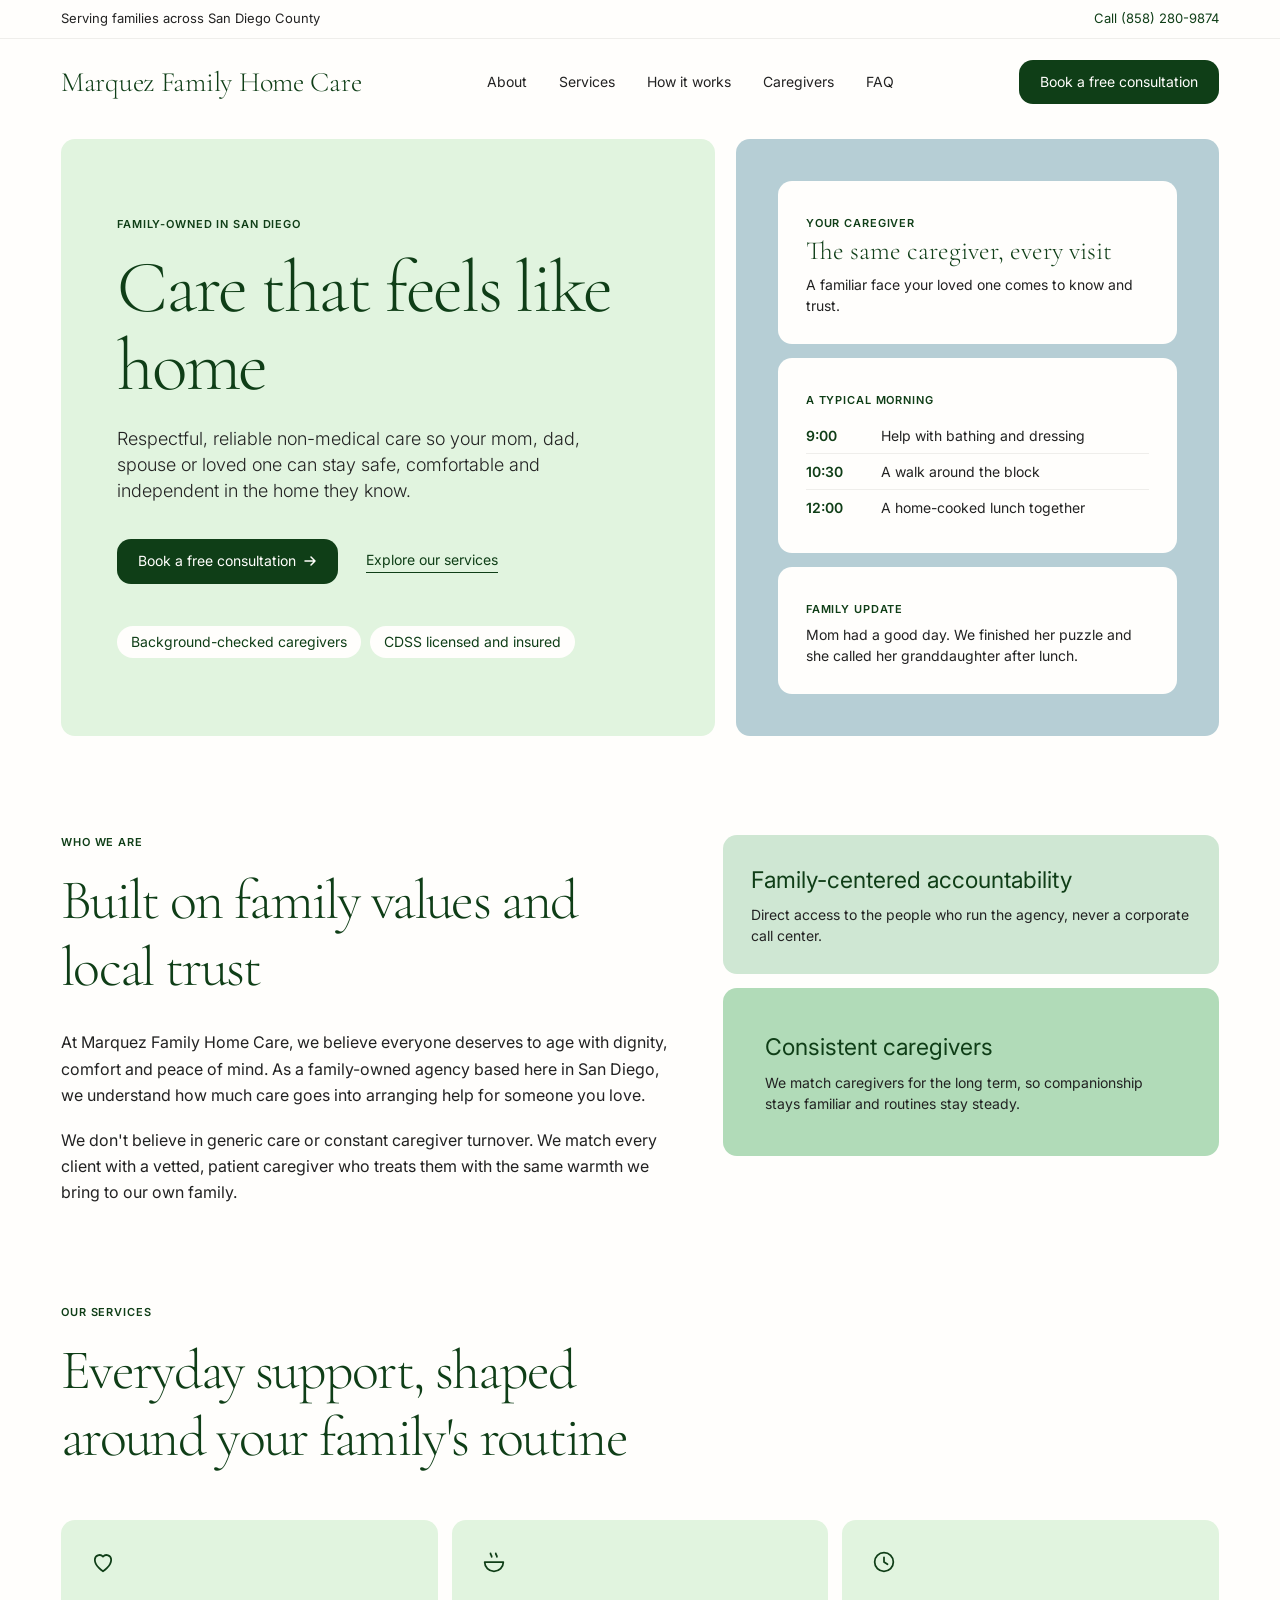
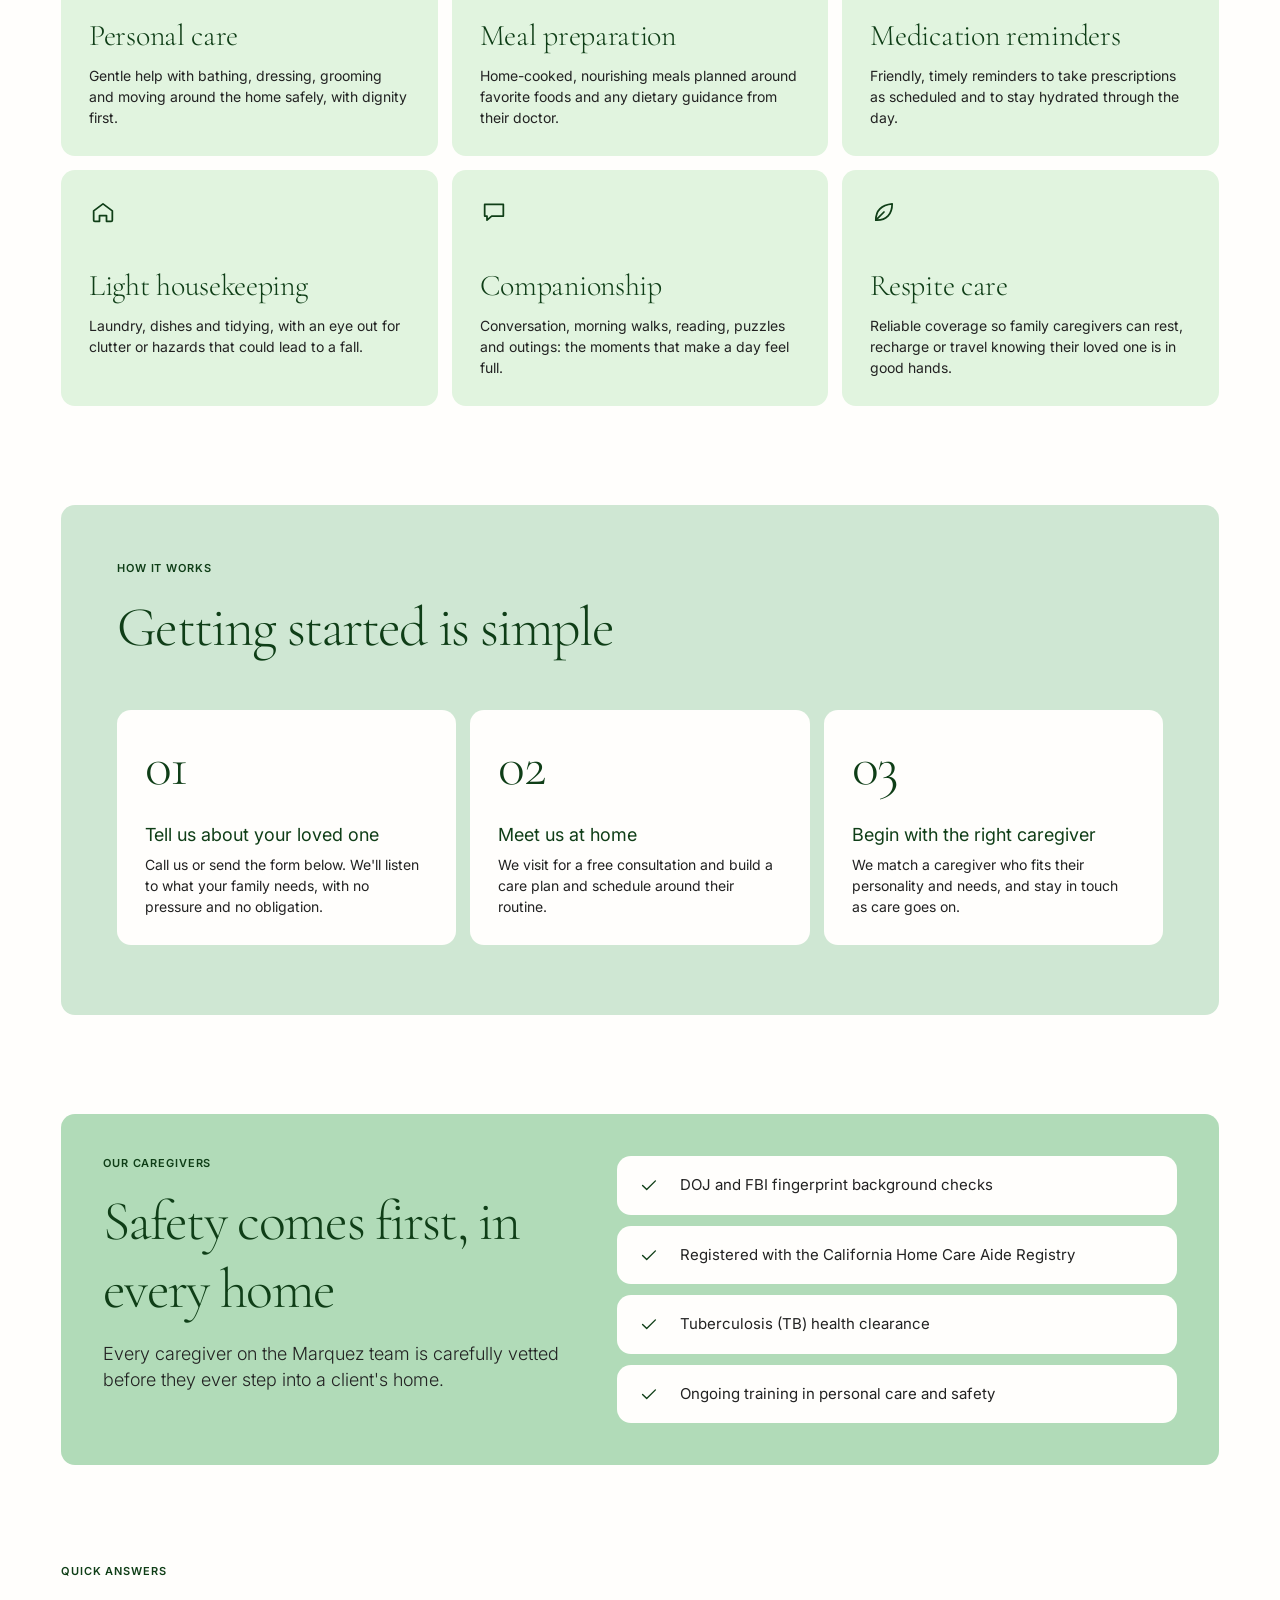
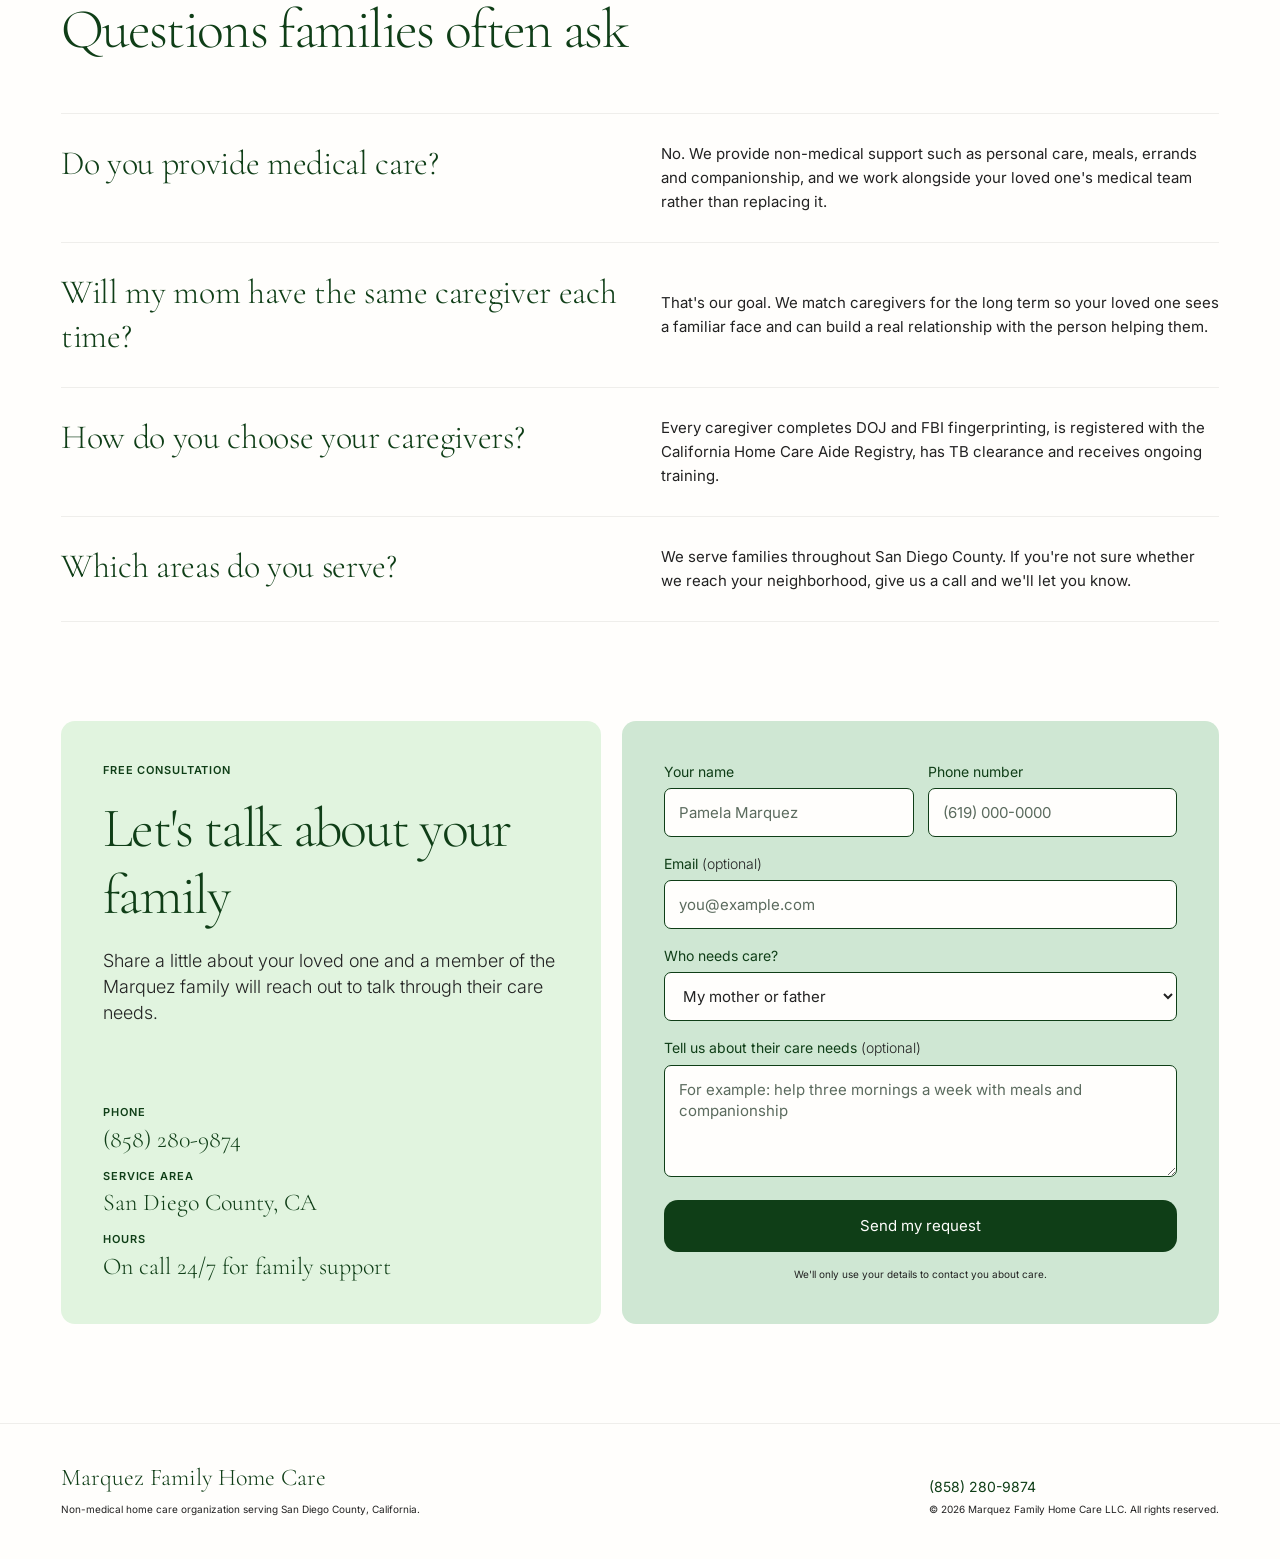
==== index.html @ 193ec801 "changed theme" ====
<!DOCTYPE html>
<html lang="en">
<head>
  <meta charset="UTF-8" />
  <meta name="viewport" content="width=device-width, initial-scale=1.0" />
  <title>Marquez Family Home Care | Non-Medical Home Care in San Diego</title>
  <meta name="description" content="Family-owned, non-medical home care in San Diego County. Personal care, meals, companionship, light housekeeping and respite for family caregivers. Book a free consultation." />
  <meta name="theme-color" content="#fffefc" />

  <!-- Social sharing previews -->
  <meta property="og:type" content="website" />
  <meta property="og:title" content="Marquez Family Home Care" />
  <meta property="og:description" content="Trusted, non-medical home care for San Diego families." />

  <!-- Fonts: Cormorant Garamond (display, 300) + Inter (text, 300/400/600) -->
  <link rel="preconnect" href="https://fonts.googleapis.com" />
  <link rel="preconnect" href="https://fonts.gstatic.com" crossorigin />
  <link href="https://fonts.googleapis.com/css2?family=Cormorant+Garamond:ital,wght@0,300;1,300&family=Inter:wght@300;400;600&display=swap" rel="stylesheet" />
  <link rel="stylesheet" href="styles.css" />

  <!-- Helps Google show the business correctly in local search -->
  <script type="application/ld+json">
  {
    "@context": "https://schema.org",
    "@type": "LocalBusiness",
    "name": "Marquez Family Home Care",
    "description": "Family-owned, non-medical home care agency serving San Diego County.",
    "telephone": "+1-858-280-9874",
    "areaServed": { "@type": "AdministrativeArea", "name": "San Diego County, CA" },
    "address": { "@type": "PostalAddress", "addressLocality": "San Diego", "addressRegion": "CA", "addressCountry": "US" }
  }
  </script>
</head>
<body>
  <a class="skip-link" href="#main">Skip to content</a>

  <!-- Utility line -->
  <div class="utility">
    <div class="container">
      <span class="utility__area">Serving families across San Diego County</span>
      <a href="tel:8582809874">Call (858) 280-9874</a>
    </div>
  </div>

  <!-- Navigation -->
  <header class="container">
    <nav class="nav" aria-label="Main">
      <a href="#" class="nav__brand">Marquez Family Home Care</a>
      <ul class="nav__links">
        <li><a href="#about">About</a></li>
        <li><a href="#services">Services</a></li>
        <li><a href="#how-it-works">How it works</a></li>
        <li><a href="#caregivers">Caregivers</a></li>
        <li><a href="#faq">FAQ</a></li>
      </ul>
      <a href="#contact" class="btn nav__cta">Book a free consultation</a>
    </nav>
  </header>

  <main id="main">

    <!-- Hero -->
    <section class="hero container" aria-labelledby="hero-title">
      <div class="hero__grid">
        <div class="hero__story card card--keylime">
          <p class="eyebrow">Family-owned in San Diego</p>
          <h1 id="hero-title" class="display">Care that feels like home</h1>
          <p class="subheading">Respectful, reliable non-medical care so your mom, dad, spouse or loved one can stay safe, comfortable and independent in the home they know.</p>
          <div class="hero__actions">
            <a href="#contact" class="btn">Book a free consultation
              <svg class="btn__arrow" viewBox="0 0 14 14" aria-hidden="true"><path d="M2 7h10M8 3l4 4-4 4"/></svg>
            </a>
            <a href="#services" class="link-arrow">Explore our services</a>
          </div>
          <ul class="hero__badges" aria-label="Our standards">
            <li class="badge">Background-checked caregivers</li>
            <li class="badge">CDSS licensed and insured</li>
          </ul>
        </div>

        <div class="hero__preview card card--slate" aria-label="What a visit looks like">
          <div class="card card--paper preview-card">
            <p class="preview-label">Your caregiver</p>
            <p class="preview-title">The same caregiver, every visit</p>
            <p>A familiar face your loved one comes to know and trust.</p>
          </div>
          <div class="card card--paper preview-card">
            <p class="preview-label">A typical morning</p>
            <ul class="timeline">
              <li><time>9:00</time><span>Help with bathing and dressing</span></li>
              <li><time>10:30</time><span>A walk around the block</span></li>
              <li><time>12:00</time><span>A home-cooked lunch together</span></li>
            </ul>
          </div>
          <div class="card card--paper preview-card">
            <p class="preview-label">Family update</p>
            <p>Mom had a good day. We finished her puzzle and she called her granddaughter after lunch.</p>
          </div>
        </div>
      </div>
    </section>

    <!-- About -->
    <section id="about" class="section container" aria-labelledby="about-title">
      <div class="about__grid">
        <div>
          <p class="eyebrow">Who we are</p>
          <h2 id="about-title" class="heading-lg">Built on family values and local trust</h2>
          <div class="about__copy" style="margin-top: 28px;">
            <p>At Marquez Family Home Care, we believe everyone deserves to age with dignity, comfort and peace of mind. As a family-owned agency based here in San Diego, we understand how much care goes into arranging help for someone you love.</p>
            <p>We don't believe in generic care or constant caregiver turnover. We match every client with a vetted, patient caregiver who treats them with the same warmth we bring to our own family.</p>
          </div>
        </div>
        <div class="about__cards">
          <div class="card card--mint">
            <h3 class="heading-sm">Family-centered accountability</h3>
            <p>Direct access to the people who run the agency, never a corporate call center.</p>
          </div>
          <div class="card card--sage">
            <h3 class="heading-sm">Consistent caregivers</h3>
            <p>We match caregivers for the long term, so companionship stays familiar and routines stay steady.</p>
          </div>
        </div>
      </div>
    </section>

    <!-- Services -->
    <section id="services" class="section container" aria-labelledby="services-title">
      <div class="section-head">
        <p class="eyebrow">Our services</p>
        <h2 id="services-title" class="heading-lg">Everyday support, shaped around your family's routine</h2>
      </div>
      <div class="services__grid">
        <article class="service card card--keylime">
          <svg class="icon" viewBox="0 0 24 24" aria-hidden="true"><path d="M12 20s-7-4.4-7-10a4 4 0 0 1 7-2.6A4 4 0 0 1 19 10c0 5.6-7 10-7 10z"/></svg>
          <h3>Personal care</h3>
          <p>Gentle help with bathing, dressing, grooming and moving around the home safely, with dignity first.</p>
        </article>
        <article class="service card card--keylime">
          <svg class="icon" viewBox="0 0 24 24" aria-hidden="true"><path d="M4 12h16a8 8 0 0 1-16 0z"/><path d="M9 4.5c0 1.5 1 1.5 1 3M13.5 4.5c0 1.5 1 1.5 1 3"/></svg>
          <h3>Meal preparation</h3>
          <p>Home-cooked, nourishing meals planned around favorite foods and any dietary guidance from their doctor.</p>
        </article>
        <article class="service card card--keylime">
          <svg class="icon" viewBox="0 0 24 24" aria-hidden="true"><circle cx="12" cy="12" r="8"/><path d="M12 8v4l3 2"/></svg>
          <h3>Medication reminders</h3>
          <p>Friendly, timely reminders to take prescriptions as scheduled and to stay hydrated through the day.</p>
        </article>
        <article class="service card card--keylime">
          <svg class="icon" viewBox="0 0 24 24" aria-hidden="true"><path d="M4 11l8-6 8 6v8a1 1 0 0 1-1 1h-4v-5H9v5H5a1 1 0 0 1-1-1z"/></svg>
          <h3>Light housekeeping</h3>
          <p>Laundry, dishes and tidying, with an eye out for clutter or hazards that could lead to a fall.</p>
        </article>
        <article class="service card card--keylime">
          <svg class="icon" viewBox="0 0 24 24" aria-hidden="true"><path d="M4 5.5h16v10H10l-4 3.5v-3.5H4z"/></svg>
          <h3>Companionship</h3>
          <p>Conversation, morning walks, reading, puzzles and outings: the moments that make a day feel full.</p>
        </article>
        <article class="service card card--keylime">
          <svg class="icon" viewBox="0 0 24 24" aria-hidden="true"><path d="M5 19c0-8 5-13 14-14 0 9-5 14-13 14z"/><path d="M5 19l7-7"/></svg>
          <h3>Respite care</h3>
          <p>Reliable coverage so family caregivers can rest, recharge or travel knowing their loved one is in good hands.</p>
        </article>
      </div>
    </section>

    <!-- How it works -->
    <section id="how-it-works" class="section container" aria-labelledby="how-title">
      <div class="card card--mint" style="padding: 56px clamp(28px, 5vw, 56px);">
        <div class="section-head">
          <p class="eyebrow">How it works</p>
          <h2 id="how-title" class="heading-lg">Getting started is simple</h2>
        </div>
        <ol class="steps">
          <li class="step">
            <h3>Tell us about your loved one</h3>
            <p>Call us or send the form below. We'll listen to what your family needs, with no pressure and no obligation.</p>
          </li>
          <li class="step">
            <h3>Meet us at home</h3>
            <p>We visit for a free consultation and build a care plan and schedule around their routine.</p>
          </li>
          <li class="step">
            <h3>Begin with the right caregiver</h3>
            <p>We match a caregiver who fits their personality and needs, and stay in touch as care goes on.</p>
          </li>
        </ol>
      </div>
    </section>

    <!-- Caregivers & safety -->
    <section id="caregivers" class="section container" aria-labelledby="caregivers-title">
      <div class="card card--sage">
        <div class="safety__grid">
          <div>
            <p class="eyebrow">Our caregivers</p>
            <h2 id="caregivers-title" class="heading-lg">Safety comes first, in every home</h2>
            <p class="subheading">Every caregiver on the Marquez team is carefully vetted before they ever step into a client's home.</p>
          </div>
          <ul class="checklist">
            <li><svg class="icon" viewBox="0 0 24 24" aria-hidden="true"><path d="M5 12.5l4.5 4.5L19 7.5"/></svg>DOJ and FBI fingerprint background checks</li>
            <li><svg class="icon" viewBox="0 0 24 24" aria-hidden="true"><path d="M5 12.5l4.5 4.5L19 7.5"/></svg>Registered with the California Home Care Aide Registry</li>
            <li><svg class="icon" viewBox="0 0 24 24" aria-hidden="true"><path d="M5 12.5l4.5 4.5L19 7.5"/></svg>Tuberculosis (TB) health clearance</li>
            <li><svg class="icon" viewBox="0 0 24 24" aria-hidden="true"><path d="M5 12.5l4.5 4.5L19 7.5"/></svg>Ongoing training in personal care and safety</li>
          </ul>
        </div>
      </div>
    </section>

    <!-- FAQ -->
    <section id="faq" class="section container" aria-labelledby="faq-title">
      <div class="section-head">
        <p class="eyebrow">Quick answers</p>
        <h2 id="faq-title" class="heading-lg">Questions families often ask</h2>
      </div>
      <div class="faq">
        <div class="faq__row">
          <h3 class="faq__q">Do you provide medical care?</h3>
          <p class="faq__a">No. We provide non-medical support such as personal care, meals, errands and companionship, and we work alongside your loved one's medical team rather than replacing it.</p>
        </div>
        <div class="faq__row">
          <h3 class="faq__q">Will my mom have the same caregiver each time?</h3>
          <p class="faq__a">That's our goal. We match caregivers for the long term so your loved one sees a familiar face and can build a real relationship with the person helping them.</p>
        </div>
        <div class="faq__row">
          <h3 class="faq__q">How do you choose your caregivers?</h3>
          <p class="faq__a">Every caregiver completes DOJ and FBI fingerprinting, is registered with the California Home Care Aide Registry, has TB clearance and receives ongoing training.</p>
        </div>
        <div class="faq__row">
          <h3 class="faq__q">Which areas do you serve?</h3>
          <p class="faq__a">We serve families throughout San Diego County. If you're not sure whether we reach your neighborhood, give us a call and we'll let you know.</p>
        </div>
      </div>
    </section>

    <!-- Contact (Web3Forms) -->
    <section id="contact" class="section container" aria-labelledby="contact-title">
      <div class="contact__grid">
        <div class="contact__info card card--keylime" style="padding: clamp(28px, 4vw, 42px);">
          <p class="eyebrow">Free consultation</p>
          <h2 id="contact-title" class="heading-lg">Let's talk about your family</h2>
          <p class="subheading">Share a little about your loved one and a member of the Marquez family will reach out to talk through their care needs.</p>
          <ul class="contact__details">
            <li><span class="label">Phone</span><a class="value" href="tel:8582809874">(858) 280-9874</a></li>
            <li><span class="label">Service area</span><span class="value">San Diego County, CA</span></li>
            <li><span class="label">Hours</span><span class="value">On call 24/7 for family support</span></li>
          </ul>
        </div>

        <div class="card card--mint" style="padding: clamp(28px, 4vw, 42px);">
          <form action="https://api.web3forms.com/submit" method="POST" id="inquiry-form">
            <input type="hidden" name="access_key" value="3330f632-31f2-4ce3-bf30-9b4b42e9653d">
            <input type="hidden" name="subject" value="New Home Care Consultation Request - Marquez Family Care">
            <input type="checkbox" name="botcheck" class="visually-hidden" tabindex="-1" autocomplete="off" aria-hidden="true">

            <div class="form-row">
              <div class="form-group">
                <label for="name">Your name</label>
                <input type="text" id="name" name="name" required autocomplete="name" placeholder="Pamela Marquez">
              </div>
              <div class="form-group">
                <label for="phone">Phone number</label>
                <input type="tel" id="phone" name="phone" required autocomplete="tel" placeholder="(619) 000-0000">
              </div>
            </div>

            <div class="form-group">
              <label for="email">Email <span class="optional">(optional)</span></label>
              <input type="email" id="email" name="email" autocomplete="email" placeholder="you@example.com">
            </div>

            <div class="form-group">
              <label for="care_needed">Who needs care?</label>
              <select id="care_needed" name="care_needed">
                <option value="Aging Parent">My mother or father</option>
                <option value="Spouse">My spouse</option>
                <option value="Myself">Myself</option>
                <option value="Other Family Member">Another family member</option>
              </select>
            </div>

            <div class="form-group">
              <label for="message">Tell us about their care needs <span class="optional">(optional)</span></label>
              <textarea id="message" name="message" rows="4" placeholder="For example: help three mornings a week with meals and companionship"></textarea>
            </div>

            <button type="submit" class="btn btn--block">Send my request</button>
            <p class="caption form-note">We'll only use your details to contact you about care.</p>
          </form>
        </div>
      </div>
    </section>

  </main>

  <footer class="footer">
    <div class="container">
      <div>
        <p class="footer__brand">Marquez Family Home Care</p>
        <p class="caption" style="margin-top: 11px;">Non-medical home care organization serving San Diego County, California.</p>
      </div>
      <div>
        <p><a href="tel:8582809874" style="text-decoration: none;">(858) 280-9874</a></p>
        <p class="caption">&copy; 2026 Marquez Family Home Care LLC. All rights reserved.</p>
      </div>
    </div>
  </footer>
</body>
</html>
---- styles.css ----
/* ==========================================================================
   Marquez Family Home Care — built on the Marquez design system
   Botanical greenhouse on cream paper: one forest-ink dark, layered green
   surfaces, Cormorant Garamond 300 display + Inter text. No shadows.
   ========================================================================== */

:root {
  /* Color — surfaces (lightest → heaviest) */
  --cream-paper: #fffefc;   /* level 0: page */
  --keylime-wash: #e1f4df;  /* level 1: hero, light cards */
  --mint-veil: #cfe7d3;     /* level 2: accent cards, bands */
  --sage-mist: #b1dbb8;     /* level 3: feature highlights */
  --slate-hush: #b6ced5;    /* level 4: preview panel only */

  /* Color — ink */
  --forest-ink: #0f3e17;    /* headings, links, icons, every action */
  --forest-shadow: #0c2f10; /* hover / pressed */
  --charcoal: #222222;      /* body copy */
  --border-mist: #efeeeb;   /* decorative hairlines only */

  /* Type */
  --font-display: "Cormorant Garamond", "Playfair Display", Georgia, serif;
  --font-sans: Inter, "Helvetica Neue", system-ui, sans-serif;

  /* Space — ~7px rhythm */
  --space-4: 4px;  --space-7: 7px;  --space-9: 9px;  --space-11: 11px;
  --space-14: 14px; --space-18: 18px; --space-21: 21px; --space-28: 28px;
  --space-35: 35px; --space-42: 42px; --space-49: 49px; --space-56: 56px;
  --space-70: 70px; --space-76: 76px; --space-99: 99px; --space-156: 156px;

  /* Shape */
  --radius-nav: 7px;
  --radius-card: 14px;
  --radius-pill: 999px;

  --page-max-width: 1200px;
}

/* ==========================================================================
   Base
   ========================================================================== */
*, *::before, *::after { box-sizing: border-box; }

html { scroll-behavior: smooth; }
@media (prefers-reduced-motion: reduce) { html { scroll-behavior: auto; } }

body {
  margin: 0;
  background: var(--cream-paper);
  color: var(--charcoal);
  font-family: var(--font-sans);
  font-size: 14px;
  line-height: 1.5;
  -webkit-font-smoothing: antialiased;
}

h1, h2, h3, h4, p, ul { margin: 0; }
img, svg { display: block; }

a { color: var(--forest-ink); }
a:focus-visible,
button:focus-visible,
input:focus-visible,
select:focus-visible,
textarea:focus-visible {
  outline: 2px solid var(--forest-ink);
  outline-offset: 3px;
}

.container {
  width: 100%;
  max-width: var(--page-max-width);
  margin: 0 auto;
  padding: 0 var(--space-21);
}

.skip-link {
  position: absolute;
  left: var(--space-14);
  top: -60px;
  background: var(--forest-ink);
  color: var(--cream-paper);
  padding: var(--space-9) var(--space-14);
  border-radius: var(--radius-nav);
  text-decoration: none;
  z-index: 10;
}
.skip-link:focus { top: var(--space-14); }

.visually-hidden {
  position: absolute; width: 1px; height: 1px; overflow: hidden;
  clip: rect(0 0 0 0); white-space: nowrap;
}

/* ==========================================================================
   Type styles
   ========================================================================== */
.eyebrow {
  font: 600 11px/1.3 var(--font-sans);
  letter-spacing: 0.08em;
  text-transform: uppercase;
  color: var(--forest-ink);
  margin-bottom: var(--space-18);
}

.display,
.heading-lg,
.heading {
  font-family: var(--font-display);
  font-weight: 300;
  color: var(--forest-ink);
}
.display    { font-size: clamp(46px, 7vw, 74px); line-height: 1.05; letter-spacing: -0.03em; }
.heading-lg { font-size: clamp(38px, 5vw, 56px); line-height: 1.2;  letter-spacing: -0.03em; }
.heading    { font-size: clamp(30px, 3.4vw, 40px); line-height: 1.35; letter-spacing: -0.01em; }

.heading-sm   { font: 400 23px/1.5 var(--font-sans); color: var(--forest-ink); }
.subheading   { font: 300 18px/1.45 var(--font-sans); color: var(--charcoal); }
.caption      { font: 400 10px/1.61 var(--font-sans); color: var(--charcoal); }

.section-head { max-width: 640px; margin-bottom: var(--space-49); }
.section-head .subheading { margin-top: var(--space-14); }

/* ==========================================================================
   Buttons, badges, links
   ========================================================================== */
.btn {
  display: inline-flex;
  align-items: center;
  gap: var(--space-7);
  border: 0;
  cursor: pointer;
  text-decoration: none;
  background: var(--forest-ink);
  color: var(--cream-paper);
  border-radius: var(--radius-card);
  padding: var(--space-14) var(--space-21);
  font: 400 14px/1.2 var(--font-sans);
  transition: background 0.15s ease;
}
.btn:hover { background: var(--forest-shadow); }
.btn--block { width: 100%; justify-content: center; padding-block: 17px; font-size: 15px; }

.btn__arrow,
.link-arrow svg {
  width: 14px; height: 14px;
  stroke: currentColor; fill: none; stroke-width: 1.5;
  stroke-linecap: round; stroke-linejoin: round;
}

.link-arrow {
  display: inline-flex;
  align-items: center;
  gap: var(--space-7);
  color: var(--forest-ink);
  font-size: 14px;
  text-decoration: none;
  border-bottom: 1px solid currentColor;
  padding-bottom: 2px;
}
.link-arrow:hover { color: var(--forest-shadow); }

.badge {
  display: inline-flex;
  align-items: center;
  gap: var(--space-7);
  background: var(--cream-paper);
  color: var(--forest-ink);
  border-radius: var(--radius-pill);
  padding: var(--space-9) var(--space-14);
  font: 400 14px/1 var(--font-sans);
}
.badge svg { width: 14px; height: 14px; }

/* Icon strokes — minimal 1.5px forest-ink lines, no fills */
.icon {
  width: 28px; height: 28px;
  stroke: var(--forest-ink); fill: none; stroke-width: 1.5;
  stroke-linecap: round; stroke-linejoin: round;
}

/* ==========================================================================
   Cards — flat tinted panels, depth from the surface ladder
   ========================================================================== */
.card { border-radius: var(--radius-card); box-shadow: none; color: var(--charcoal); }
.card--keylime { background: var(--keylime-wash); padding: var(--space-28); }
.card--mint    { background: var(--mint-veil);    padding: var(--space-28); }
.card--sage    { background: var(--sage-mist);    padding: var(--space-42); }
.card--slate   { background: var(--slate-hush);   padding: var(--space-42); }
.card--paper   { background: var(--cream-paper);  padding: var(--space-28); }

/* ==========================================================================
   Header
   ========================================================================== */
.utility {
  border-bottom: 1px solid var(--border-mist);
}
.utility .container {
  display: flex;
  justify-content: space-between;
  gap: var(--space-14);
  padding-block: var(--space-9);
  font-size: 13px;
}
.utility a { text-decoration: none; }
.utility a:hover { text-decoration: underline; }

.nav {
  display: flex;
  align-items: center;
  justify-content: space-between;
  gap: var(--space-21);
  padding-block: var(--space-21);
}
.nav__brand {
  font: 300 28px/1 var(--font-display);
  letter-spacing: -0.01em;
  color: var(--forest-ink);
  text-decoration: none;
}
.nav__links {
  display: flex;
  gap: var(--space-4);
  list-style: none;
  padding: 0;
}
.nav__links a {
  display: block;
  color: var(--charcoal);
  text-decoration: none;
  padding: var(--space-7) var(--space-14);
  border-radius: var(--radius-nav);
  font: 400 14px/1.2 var(--font-sans);
}
.nav__links a:hover { background: var(--keylime-wash); }

/* ==========================================================================
   Hero — keylime story panel + slate preview panel
   ========================================================================== */
.hero { padding-top: var(--space-14); }

.hero__grid {
  display: grid;
  grid-template-columns: 1.15fr 0.85fr;
  gap: var(--space-21);
}

.hero__story {
  display: flex;
  flex-direction: column;
  justify-content: center;
  padding: var(--space-76) var(--space-56);
}
.hero__story .subheading { margin-top: var(--space-21); max-width: 480px; }

.hero__actions {
  display: flex;
  flex-wrap: wrap;
  align-items: center;
  gap: var(--space-21) var(--space-28);
  margin-top: var(--space-35);
}

.hero__badges {
  display: flex;
  flex-wrap: wrap;
  gap: var(--space-9);
  margin-top: var(--space-42);
  padding: 0;
  list-style: none;
}

.hero__preview {
  display: flex;
  flex-direction: column;
  justify-content: center;
  gap: var(--space-14);
}
.preview-label {
  font: 600 11px/1.3 var(--font-sans);
  letter-spacing: 0.08em;
  text-transform: uppercase;
  color: var(--forest-ink);
  margin-bottom: var(--space-4);
}
.preview-card p { margin-top: var(--space-7); }
.preview-card .preview-title {
  font: 300 26px/1.25 var(--font-display);
  color: var(--forest-ink);
  margin-top: var(--space-4);
}
.timeline { list-style: none; padding: 0; margin-top: var(--space-11); }
.timeline li {
  display: grid;
  grid-template-columns: 64px 1fr;
  gap: var(--space-11);
  padding: var(--space-7) 0;
  border-top: 1px solid var(--border-mist);
}
.timeline li:first-child { border-top: 0; }
.timeline time { color: var(--forest-ink); font-weight: 600; }

/* ==========================================================================
   Sections
   ========================================================================== */
.section { padding-block: var(--space-99) 0; }

/* About */
.about__grid {
  display: grid;
  grid-template-columns: 1.1fr 0.9fr;
  gap: var(--space-56);
  align-items: start;
}
.about__copy p { font-size: 16px; line-height: 1.65; }
.about__copy p + p { margin-top: var(--space-18); }
.about__cards { display: grid; gap: var(--space-14); }
.about__cards .heading-sm { margin-bottom: var(--space-7); }

/* Services */
.services__grid {
  display: grid;
  grid-template-columns: repeat(3, 1fr);
  gap: var(--space-14);
}
.service .icon { margin-bottom: var(--space-42); }
.service h3 {
  font: 300 30px/1.2 var(--font-display);
  letter-spacing: -0.01em;
  color: var(--forest-ink);
  margin-bottom: var(--space-11);
}

/* How it works — a mint band */
.steps {
  display: grid;
  grid-template-columns: repeat(3, 1fr);
  gap: var(--space-14);
  list-style: none;
  padding: 0;
  counter-reset: step;
}
.step { background: var(--cream-paper); border-radius: var(--radius-card); padding: var(--space-28); }
.step::before {
  counter-increment: step;
  content: "0" counter(step);
  display: block;
  font: 300 56px/1 var(--font-display);
  letter-spacing: -0.03em;
  color: var(--forest-ink);
  margin-bottom: var(--space-28);
}
.step h3 { font: 400 18px/1.4 var(--font-sans); color: var(--forest-ink); margin-bottom: var(--space-7); }

/* Caregivers / safety — sage feature panel */
.safety__grid {
  display: grid;
  grid-template-columns: 0.9fr 1.1fr;
  gap: var(--space-56);
  align-items: start;
}
.safety__grid .subheading { margin-top: var(--space-18); }
.checklist { list-style: none; padding: 0; display: grid; gap: var(--space-11); }
.checklist li {
  display: grid;
  grid-template-columns: 28px 1fr;
  gap: var(--space-14);
  align-items: center;
  background: var(--cream-paper);
  border-radius: var(--radius-card);
  padding: var(--space-18) var(--space-21);
  font-size: 15px;
}
.checklist .icon { width: 22px; height: 22px; }

/* FAQ */
.faq__row {
  display: grid;
  grid-template-columns: 1fr 1fr;
  gap: var(--space-42);
  padding: var(--space-28) 0;
  border-bottom: 1px solid var(--border-mist);
}
.faq__row:first-child { border-top: 1px solid var(--border-mist); }
.faq__q {
  font: 300 clamp(26px, 3vw, 34px)/1.3 var(--font-display);
  letter-spacing: -0.01em;
  color: var(--forest-ink);
}
.faq__a { font-size: 15px; line-height: 1.6; align-self: center; }

/* Contact */
.contact__grid {
  display: grid;
  grid-template-columns: 0.95fr 1.05fr;
  gap: var(--space-21);
}
.contact__info { display: flex; flex-direction: column; }
.contact__info .subheading { margin-top: var(--space-18); }
.contact__details { list-style: none; padding: 0; margin-top: auto; padding-top: var(--space-42); display: grid; gap: var(--space-14); }
.contact__details li { display: grid; gap: var(--space-4); }
.contact__details .label { font: 600 11px/1.3 var(--font-sans); letter-spacing: 0.08em; text-transform: uppercase; color: var(--forest-ink); }
.contact__details .value { font: 300 24px/1.3 var(--font-display); color: var(--forest-ink); }
.contact__details a.value { text-decoration: none; }
.contact__details a.value:hover { text-decoration: underline; }

.form-row { display: grid; grid-template-columns: 1fr 1fr; gap: var(--space-14); }
.form-group { margin-bottom: var(--space-18); }
.form-group label {
  display: block;
  font: 400 14px/1.3 var(--font-sans);
  color: var(--forest-ink);
  margin-bottom: var(--space-7);
}
.form-group .optional { color: var(--charcoal); font-weight: 300; }
.form-group input,
.form-group select,
.form-group textarea {
  width: 100%;
  padding: 13px var(--space-14);
  background: var(--cream-paper);
  border: 1px solid var(--forest-ink);   /* controls need a forest-ink stroke, not a hairline */
  border-radius: var(--radius-nav);
  color: var(--charcoal);
  font: 400 15px/1.4 var(--font-sans);
}
.form-group textarea { resize: vertical; min-height: 112px; }
.form-group input::placeholder,
.form-group textarea::placeholder { color: #5b6b5e; }
.form-note { margin-top: var(--space-14); text-align: center; }

/* ==========================================================================
   Footer
   ========================================================================== */
.footer {
  margin-top: var(--space-99);
  border-top: 1px solid var(--border-mist);
  padding-block: var(--space-42);
}
.footer .container {
  display: flex;
  justify-content: space-between;
  align-items: end;
  gap: var(--space-21);
  flex-wrap: wrap;
}
.footer__brand { font: 300 24px/1 var(--font-display); color: var(--forest-ink); }
.footer p + p { margin-top: var(--space-4); }

/* ==========================================================================
   Responsive
   ========================================================================== */
@media (max-width: 960px) {
  .hero__grid,
  .about__grid,
  .safety__grid,
  .contact__grid { grid-template-columns: 1fr; gap: var(--space-21); }
  .about__grid, .safety__grid { gap: var(--space-35); }
  .services__grid { grid-template-columns: repeat(2, 1fr); }
  .hero__story { padding: var(--space-56) var(--space-35); }
  .section { padding-top: var(--space-76); }
}

@media (max-width: 720px) {
  .nav { flex-wrap: wrap; row-gap: var(--space-14); }
  .nav__links { order: 3; width: calc(100% + 28px); overflow-x: auto; margin-inline: calc(var(--space-14) * -1); scrollbar-width: none; }
  .nav__links a { white-space: nowrap; }
  .nav__cta { padding: var(--space-11) var(--space-14); }
  .nav__brand { font-size: 24px; }
  .utility .container { justify-content: center; }
  .utility__area { display: none; }

  .services__grid,
  .steps { grid-template-columns: 1fr; }
  .faq__row { grid-template-columns: 1fr; gap: var(--space-11); }
  .form-row { grid-template-columns: 1fr; gap: 0; }

  .hero__story { padding: var(--space-42) var(--space-28); }
  .card--sage, .card--slate { padding: var(--space-28); }
  .service .icon { margin-bottom: var(--space-28); }
  .footer .container { flex-direction: column; align-items: start; }
}
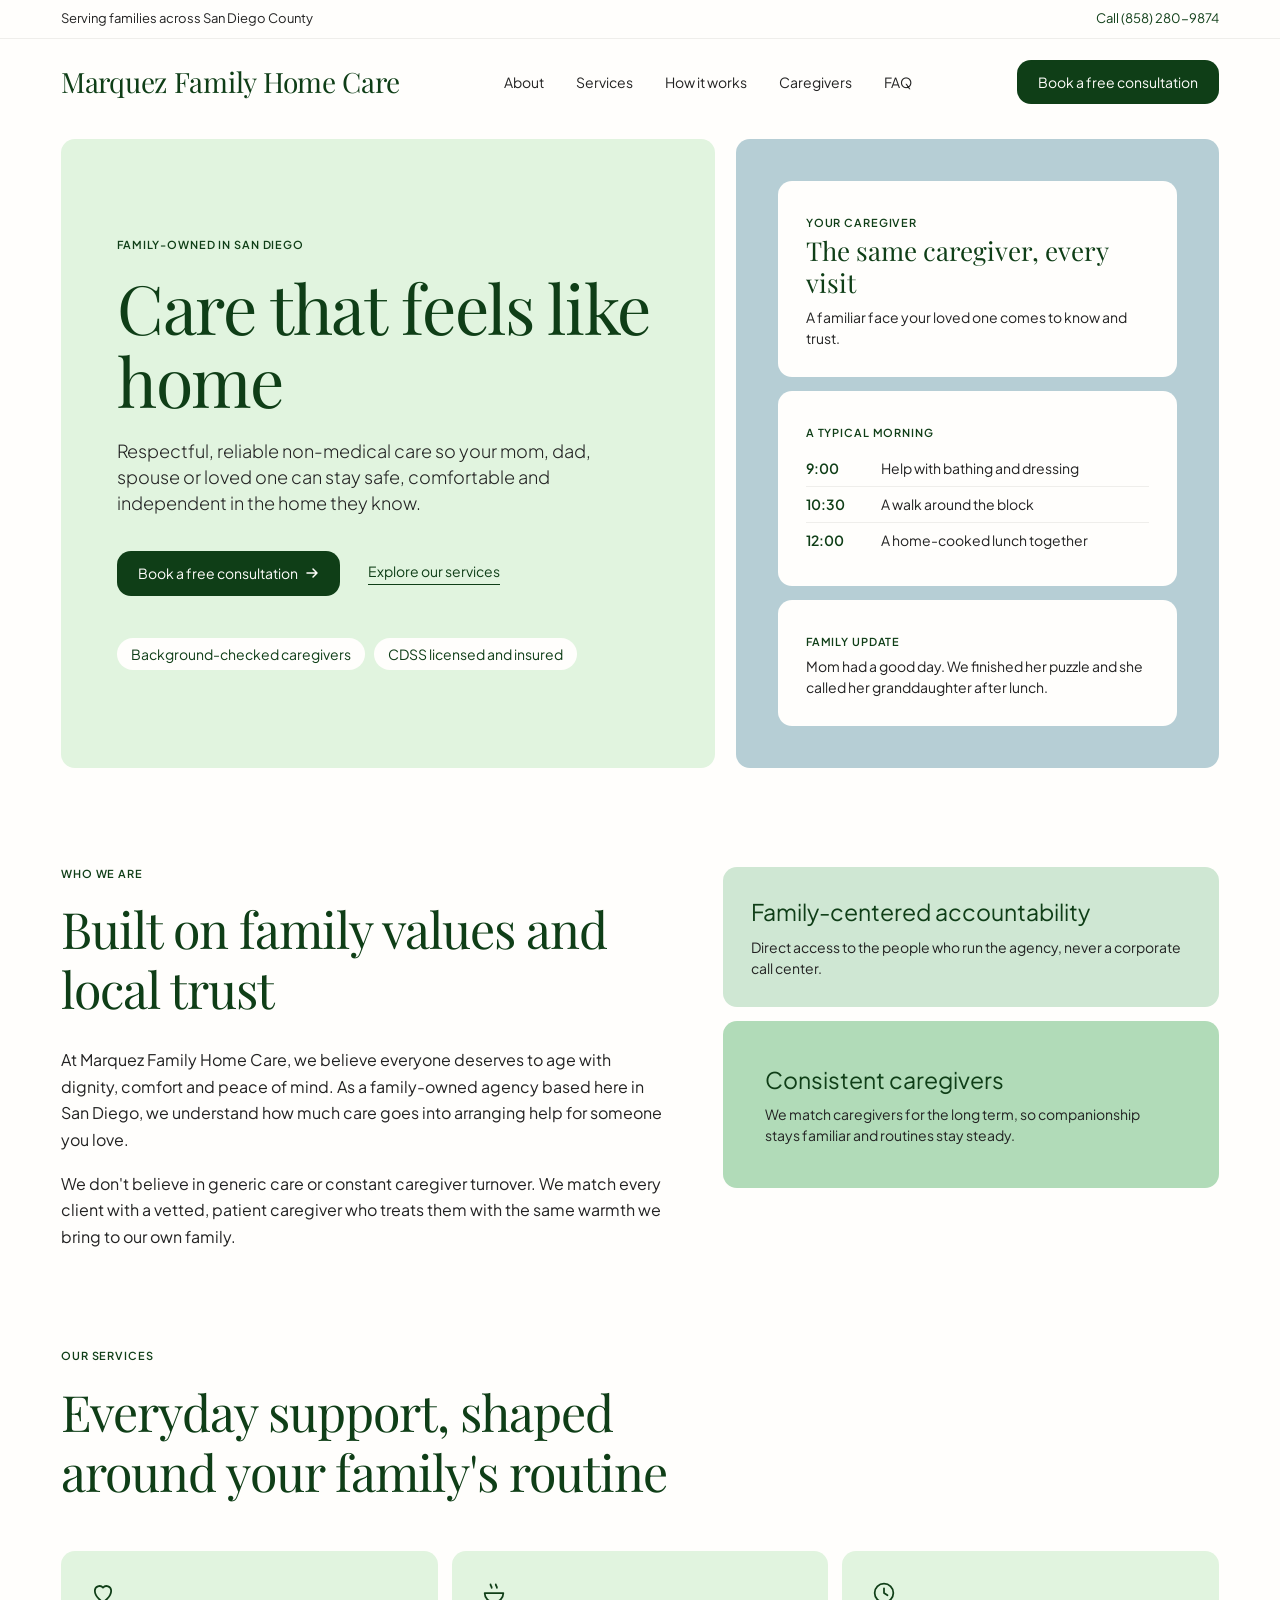
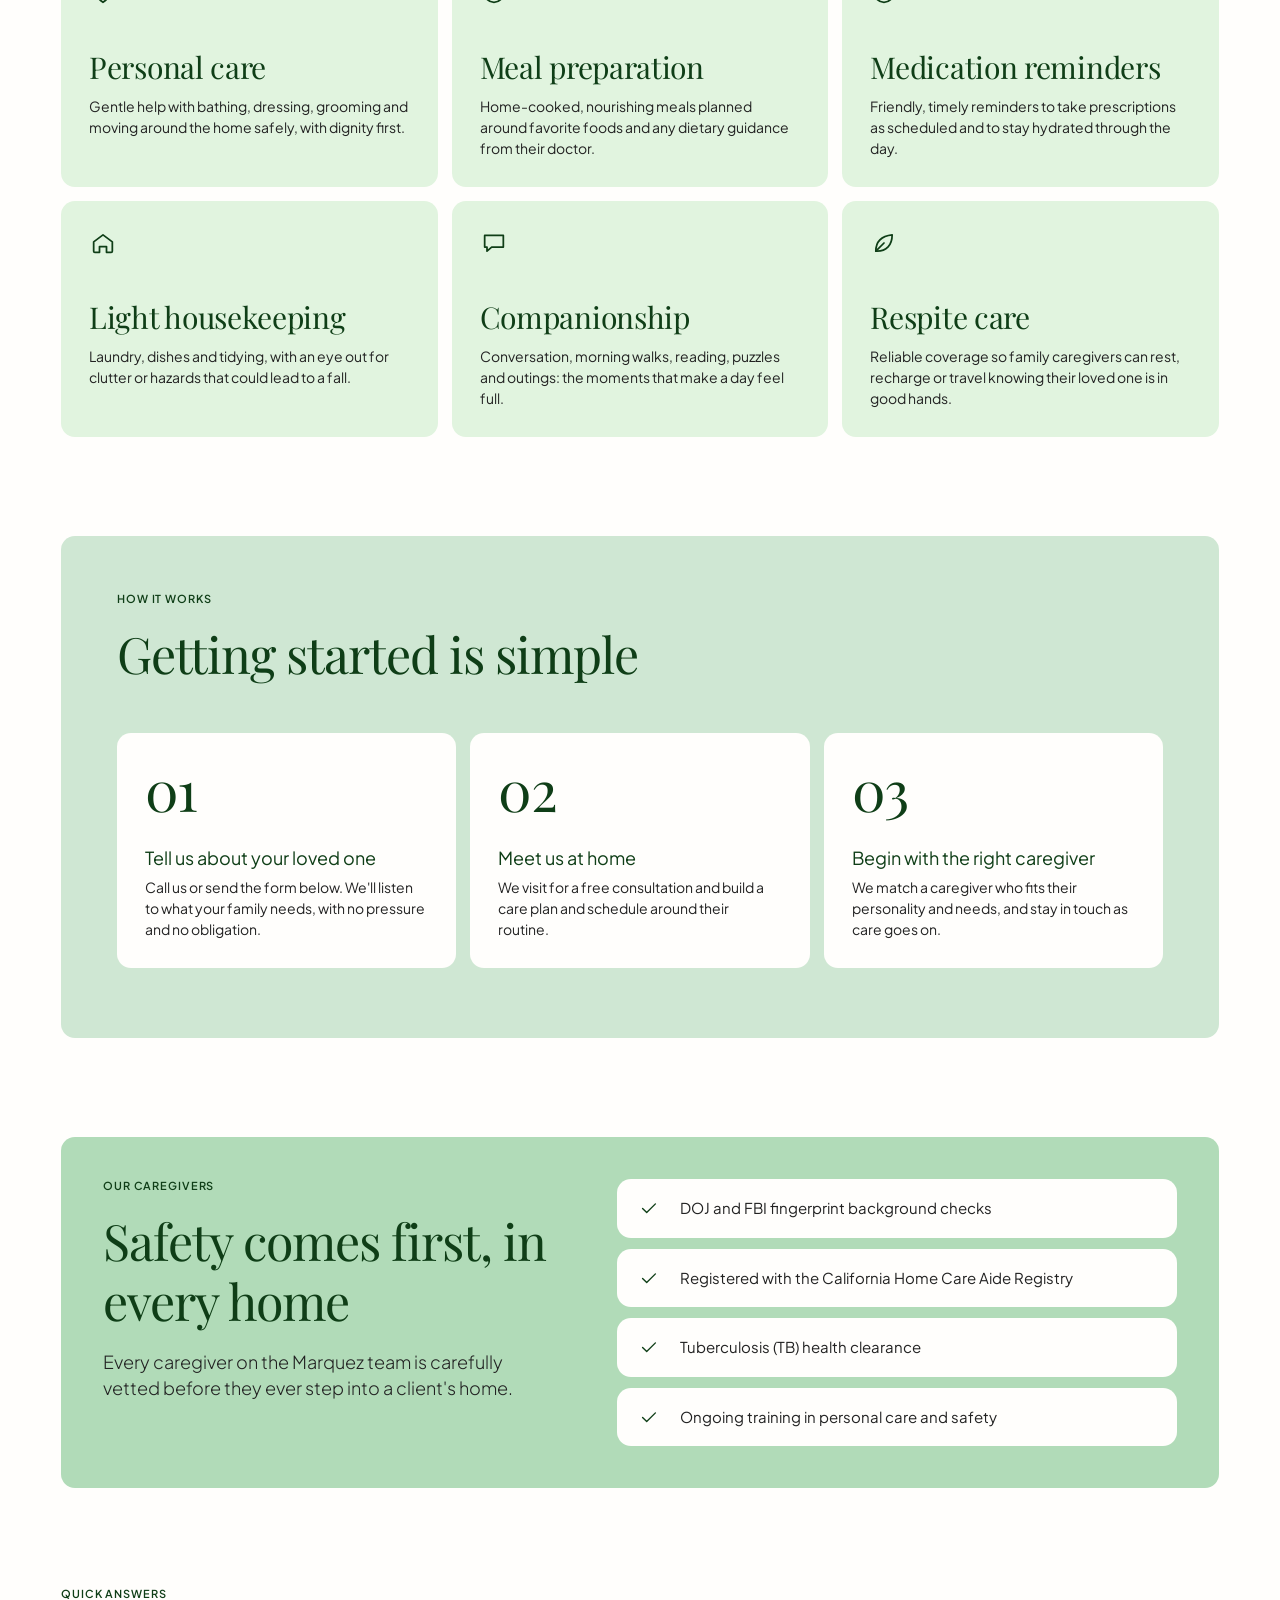
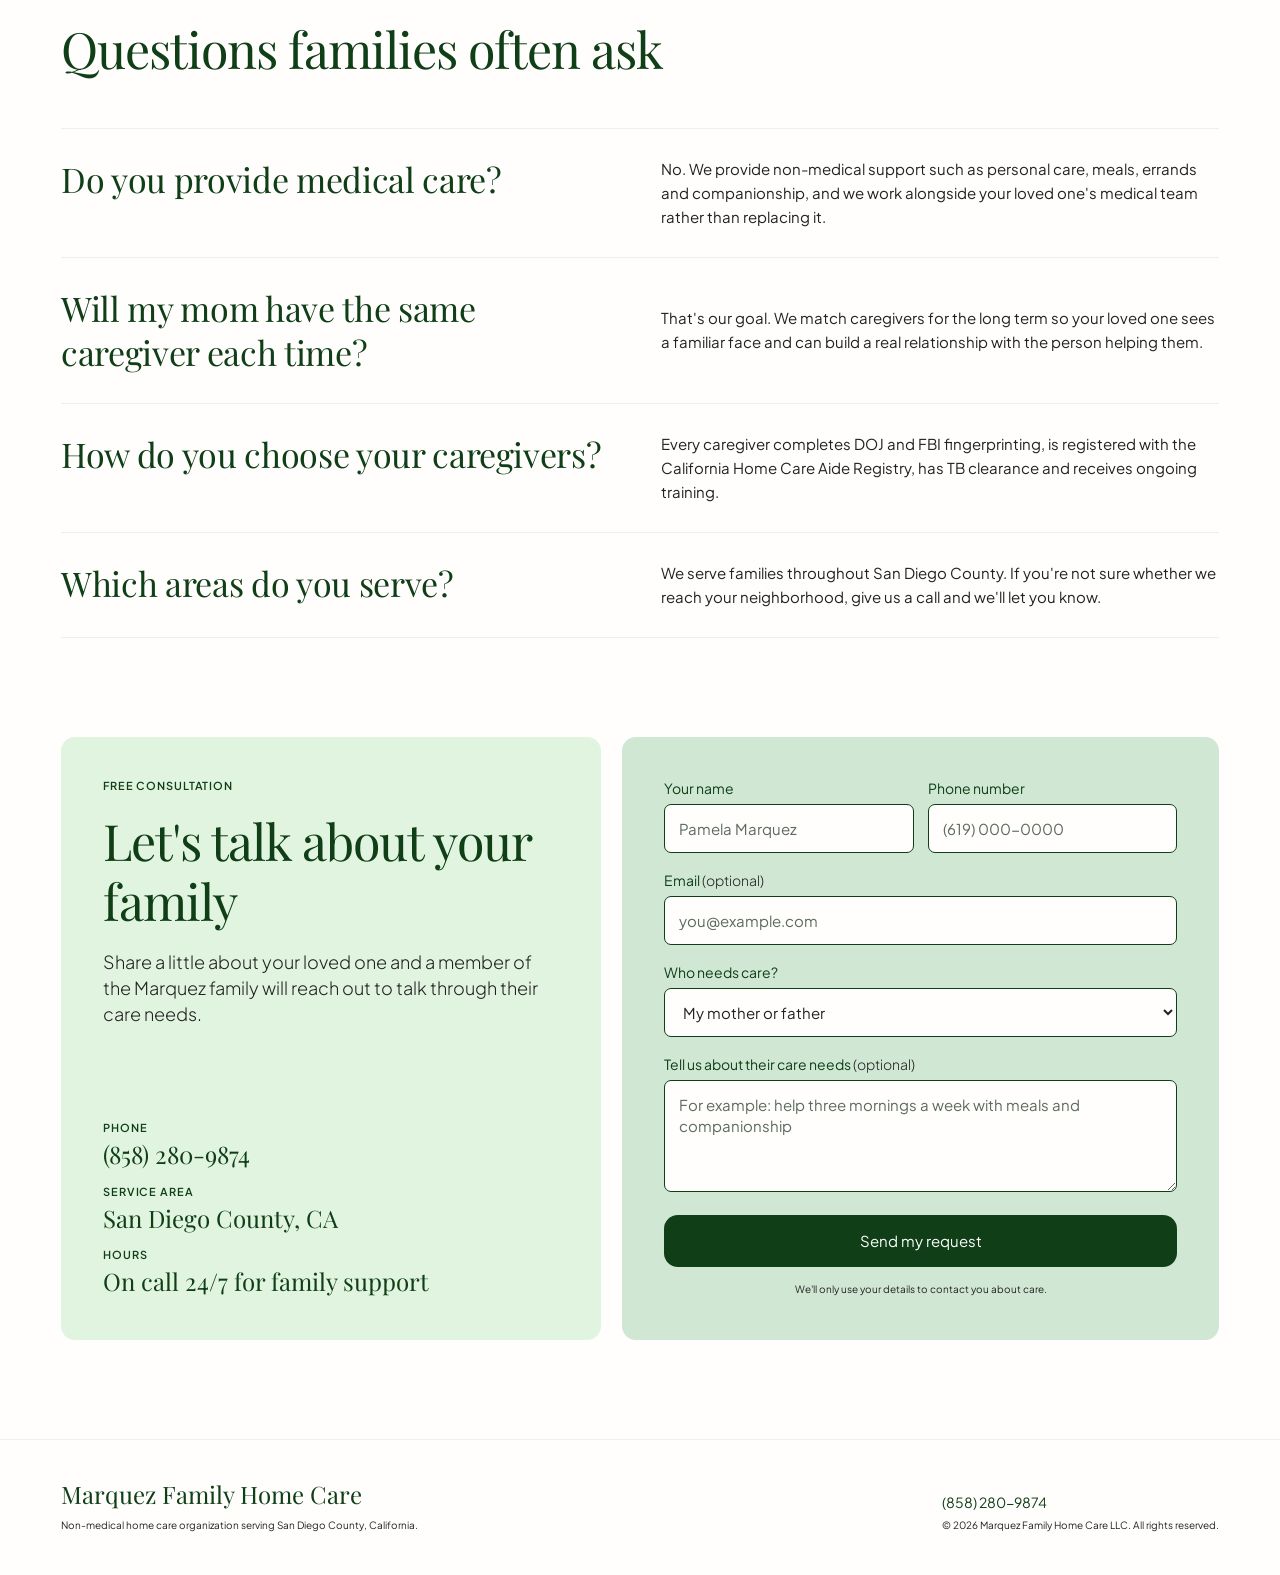
==== commit fb042228: "changed font" ====
--- a/index.html
+++ b/index.html
@@ -12,10 +12,10 @@
   <meta property="og:title" content="Marquez Family Home Care" />
   <meta property="og:description" content="Trusted, non-medical home care for San Diego families." />
 
-  <!-- Fonts: Cormorant Garamond (display, 300) + Inter (text, 300/400/600) -->
+  <!-- Fonts: Playfair Display (display, 400) + Plus Jakarta Sans (text, 300/400/600) -->
   <link rel="preconnect" href="https://fonts.googleapis.com" />
   <link rel="preconnect" href="https://fonts.gstatic.com" crossorigin />
-  <link href="https://fonts.googleapis.com/css2?family=Cormorant+Garamond:ital,wght@0,300;1,300&family=Inter:wght@300;400;600&display=swap" rel="stylesheet" />
+  <link href="https://fonts.googleapis.com/css2?family=Playfair+Display:ital,wght@0,400;0,500;1,400&family=Plus+Jakarta+Sans:wght@300;400;600&display=swap" rel="stylesheet" />
   <link rel="stylesheet" href="styles.css" />
 
   <!-- Helps Google show the business correctly in local search -->
--- a/styles.css
+++ b/styles.css
@@ -1,7 +1,7 @@
 /* ==========================================================================
    Marquez Family Home Care — built on the Marquez design system
    Botanical greenhouse on cream paper: one forest-ink dark, layered green
-   surfaces, Cormorant Garamond 300 display + Inter text. No shadows.
+   surfaces, Playfair Display 400 display + Plus Jakarta Sans text. No shadows.
    ========================================================================== */
 
 :root {
@@ -19,8 +19,8 @@
   --border-mist: #efeeeb;   /* decorative hairlines only */
 
   /* Type */
-  --font-display: "Cormorant Garamond", "Playfair Display", Georgia, serif;
-  --font-sans: Inter, "Helvetica Neue", system-ui, sans-serif;
+  --font-display: "Playfair Display", Georgia, serif;
+  --font-sans: "Plus Jakarta Sans", "Helvetica Neue", system-ui, sans-serif;
 
   /* Space — ~7px rhythm */
   --space-4: 4px;  --space-7: 7px;  --space-9: 9px;  --space-11: 11px;
@@ -107,12 +107,12 @@
 .heading-lg,
 .heading {
   font-family: var(--font-display);
-  font-weight: 300;
-  color: var(--forest-ink);
-}
-.display    { font-size: clamp(46px, 7vw, 74px); line-height: 1.05; letter-spacing: -0.03em; }
-.heading-lg { font-size: clamp(38px, 5vw, 56px); line-height: 1.2;  letter-spacing: -0.03em; }
-.heading    { font-size: clamp(30px, 3.4vw, 40px); line-height: 1.35; letter-spacing: -0.01em; }
+  font-weight: 400;
+  color: var(--forest-ink);
+}
+.display    { font-size: clamp(44px, 6.4vw, 68px); line-height: 1.08; letter-spacing: -0.02em; }
+.heading-lg { font-size: clamp(34px, 4.4vw, 50px); line-height: 1.2;  letter-spacing: -0.02em; }
+.heading    { font-size: clamp(28px, 3.2vw, 38px); line-height: 1.3; letter-spacing: -0.01em; }
 
 .heading-sm   { font: 400 23px/1.5 var(--font-sans); color: var(--forest-ink); }
 .subheading   { font: 300 18px/1.45 var(--font-sans); color: var(--charcoal); }
@@ -213,7 +213,7 @@
   padding-block: var(--space-21);
 }
 .nav__brand {
-  font: 300 28px/1 var(--font-display);
+  font: 400 28px/1 var(--font-display);
   letter-spacing: -0.01em;
   color: var(--forest-ink);
   text-decoration: none;
@@ -285,7 +285,7 @@
 }
 .preview-card p { margin-top: var(--space-7); }
 .preview-card .preview-title {
-  font: 300 26px/1.25 var(--font-display);
+  font: 400 26px/1.25 var(--font-display);
   color: var(--forest-ink);
   margin-top: var(--space-4);
 }
@@ -325,7 +325,7 @@
 }
 .service .icon { margin-bottom: var(--space-42); }
 .service h3 {
-  font: 300 30px/1.2 var(--font-display);
+  font: 400 30px/1.2 var(--font-display);
   letter-spacing: -0.01em;
   color: var(--forest-ink);
   margin-bottom: var(--space-11);
@@ -345,7 +345,7 @@
   counter-increment: step;
   content: "0" counter(step);
   display: block;
-  font: 300 56px/1 var(--font-display);
+  font: 400 56px/1 var(--font-display);
   letter-spacing: -0.03em;
   color: var(--forest-ink);
   margin-bottom: var(--space-28);
@@ -383,7 +383,7 @@
 }
 .faq__row:first-child { border-top: 1px solid var(--border-mist); }
 .faq__q {
-  font: 300 clamp(26px, 3vw, 34px)/1.3 var(--font-display);
+  font: 400 clamp(26px, 3vw, 34px)/1.3 var(--font-display);
   letter-spacing: -0.01em;
   color: var(--forest-ink);
 }
@@ -400,7 +400,7 @@
 .contact__details { list-style: none; padding: 0; margin-top: auto; padding-top: var(--space-42); display: grid; gap: var(--space-14); }
 .contact__details li { display: grid; gap: var(--space-4); }
 .contact__details .label { font: 600 11px/1.3 var(--font-sans); letter-spacing: 0.08em; text-transform: uppercase; color: var(--forest-ink); }
-.contact__details .value { font: 300 24px/1.3 var(--font-display); color: var(--forest-ink); }
+.contact__details .value { font: 400 24px/1.3 var(--font-display); color: var(--forest-ink); }
 .contact__details a.value { text-decoration: none; }
 .contact__details a.value:hover { text-decoration: underline; }
 
@@ -444,7 +444,7 @@
   gap: var(--space-21);
   flex-wrap: wrap;
 }
-.footer__brand { font: 300 24px/1 var(--font-display); color: var(--forest-ink); }
+.footer__brand { font: 400 24px/1 var(--font-display); color: var(--forest-ink); }
 .footer p + p { margin-top: var(--space-4); }
 
 /* ==========================================================================
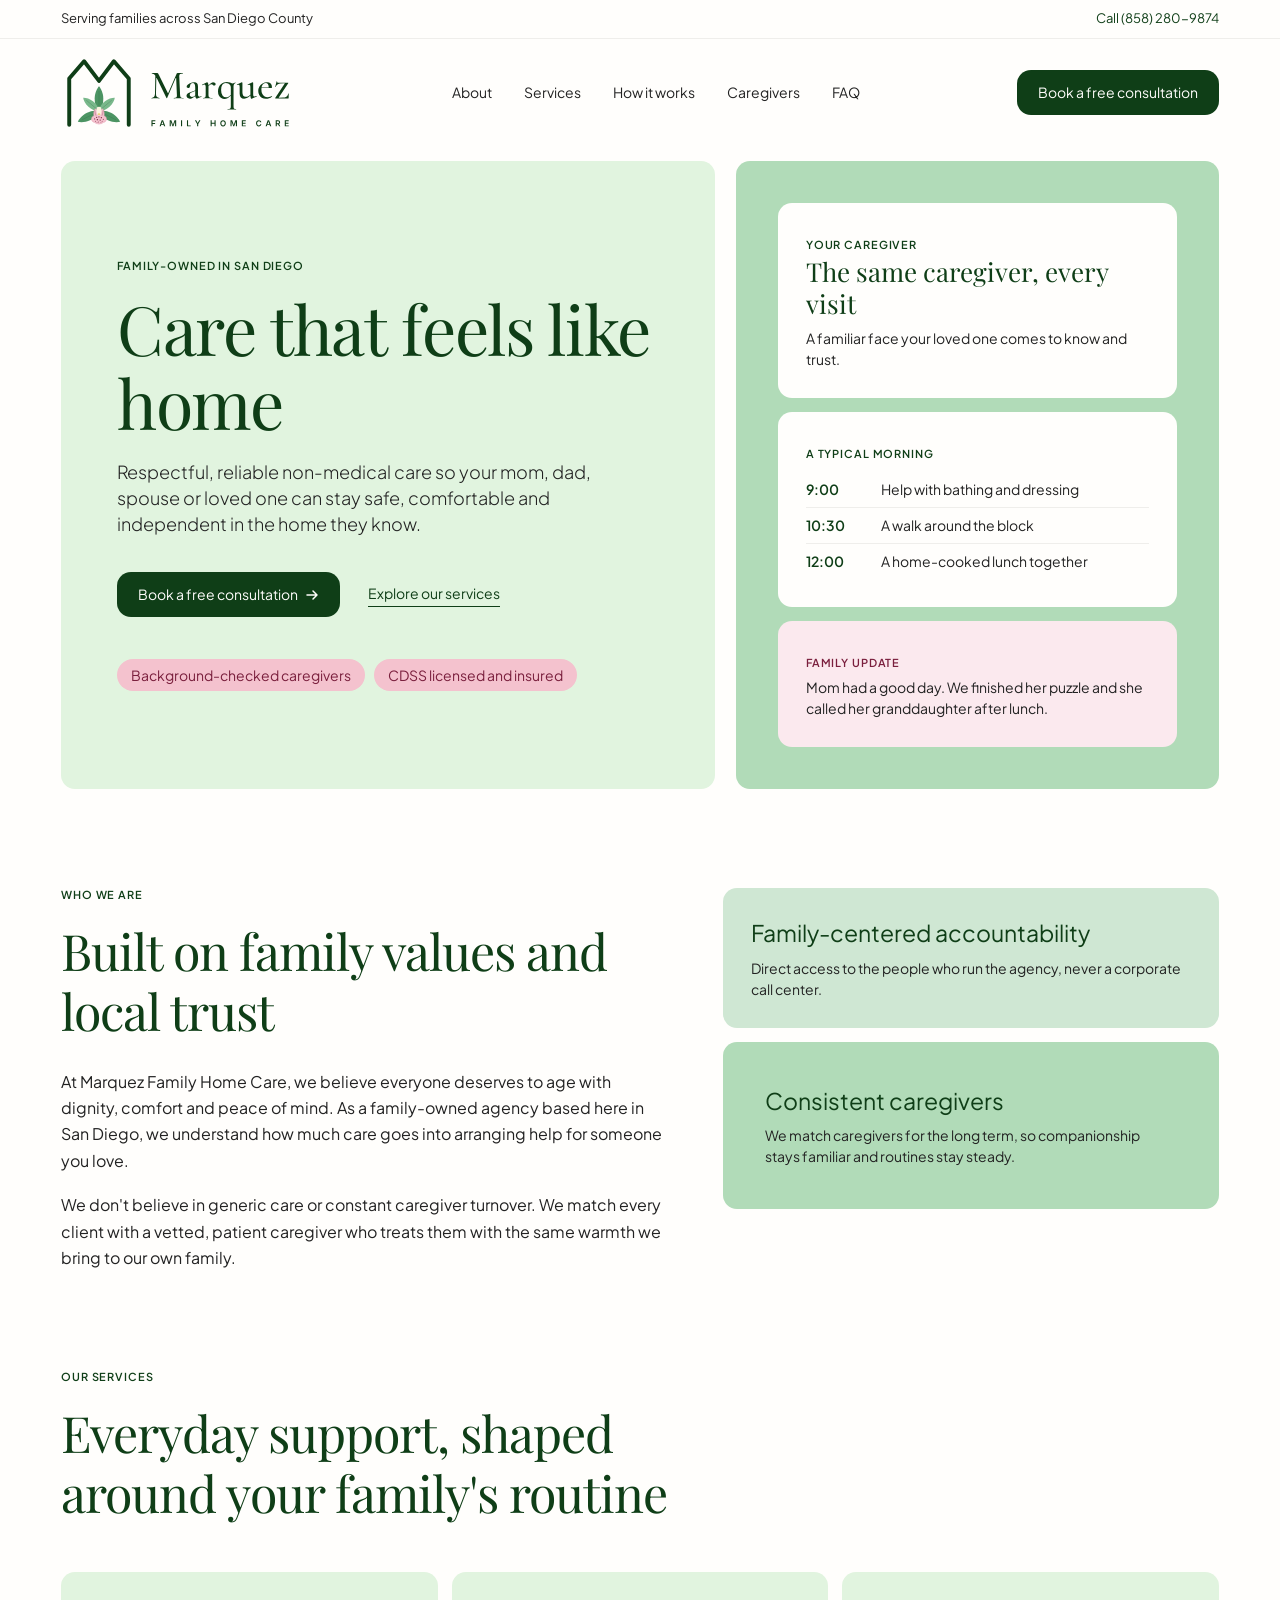
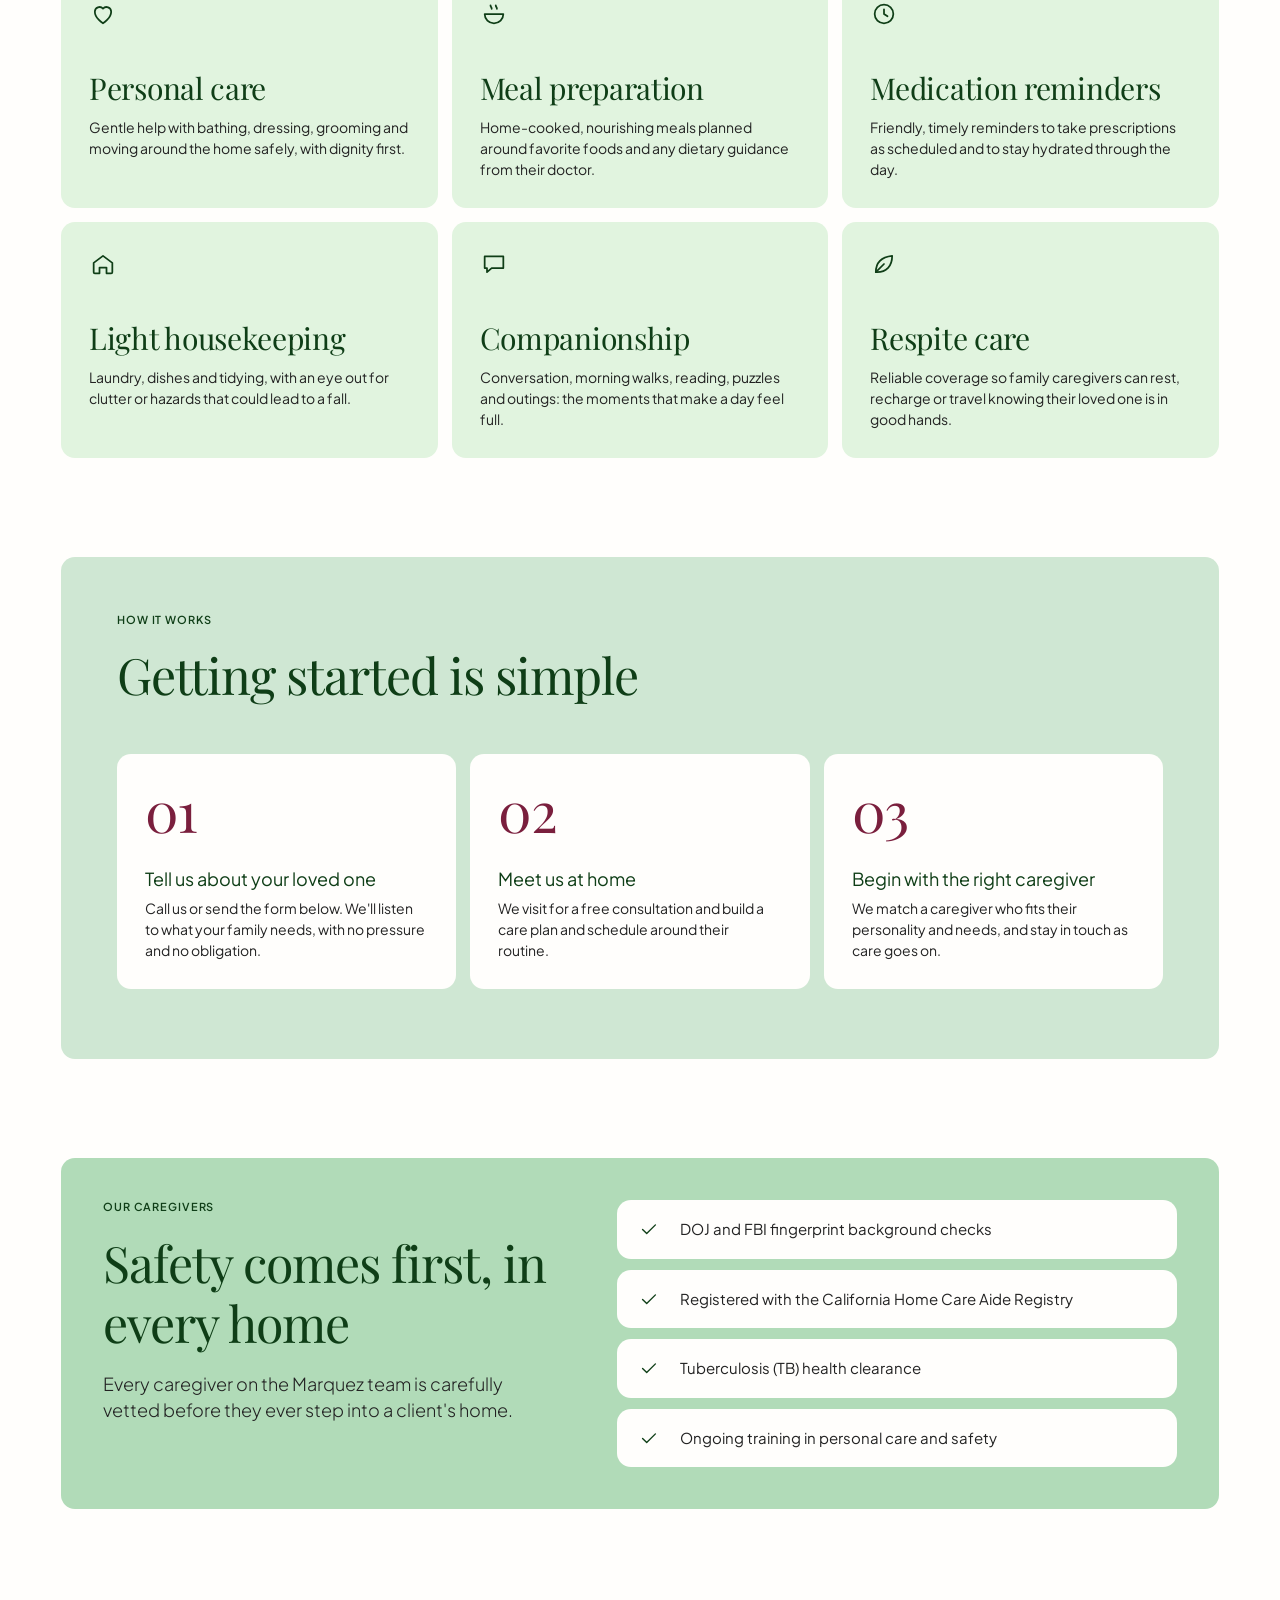
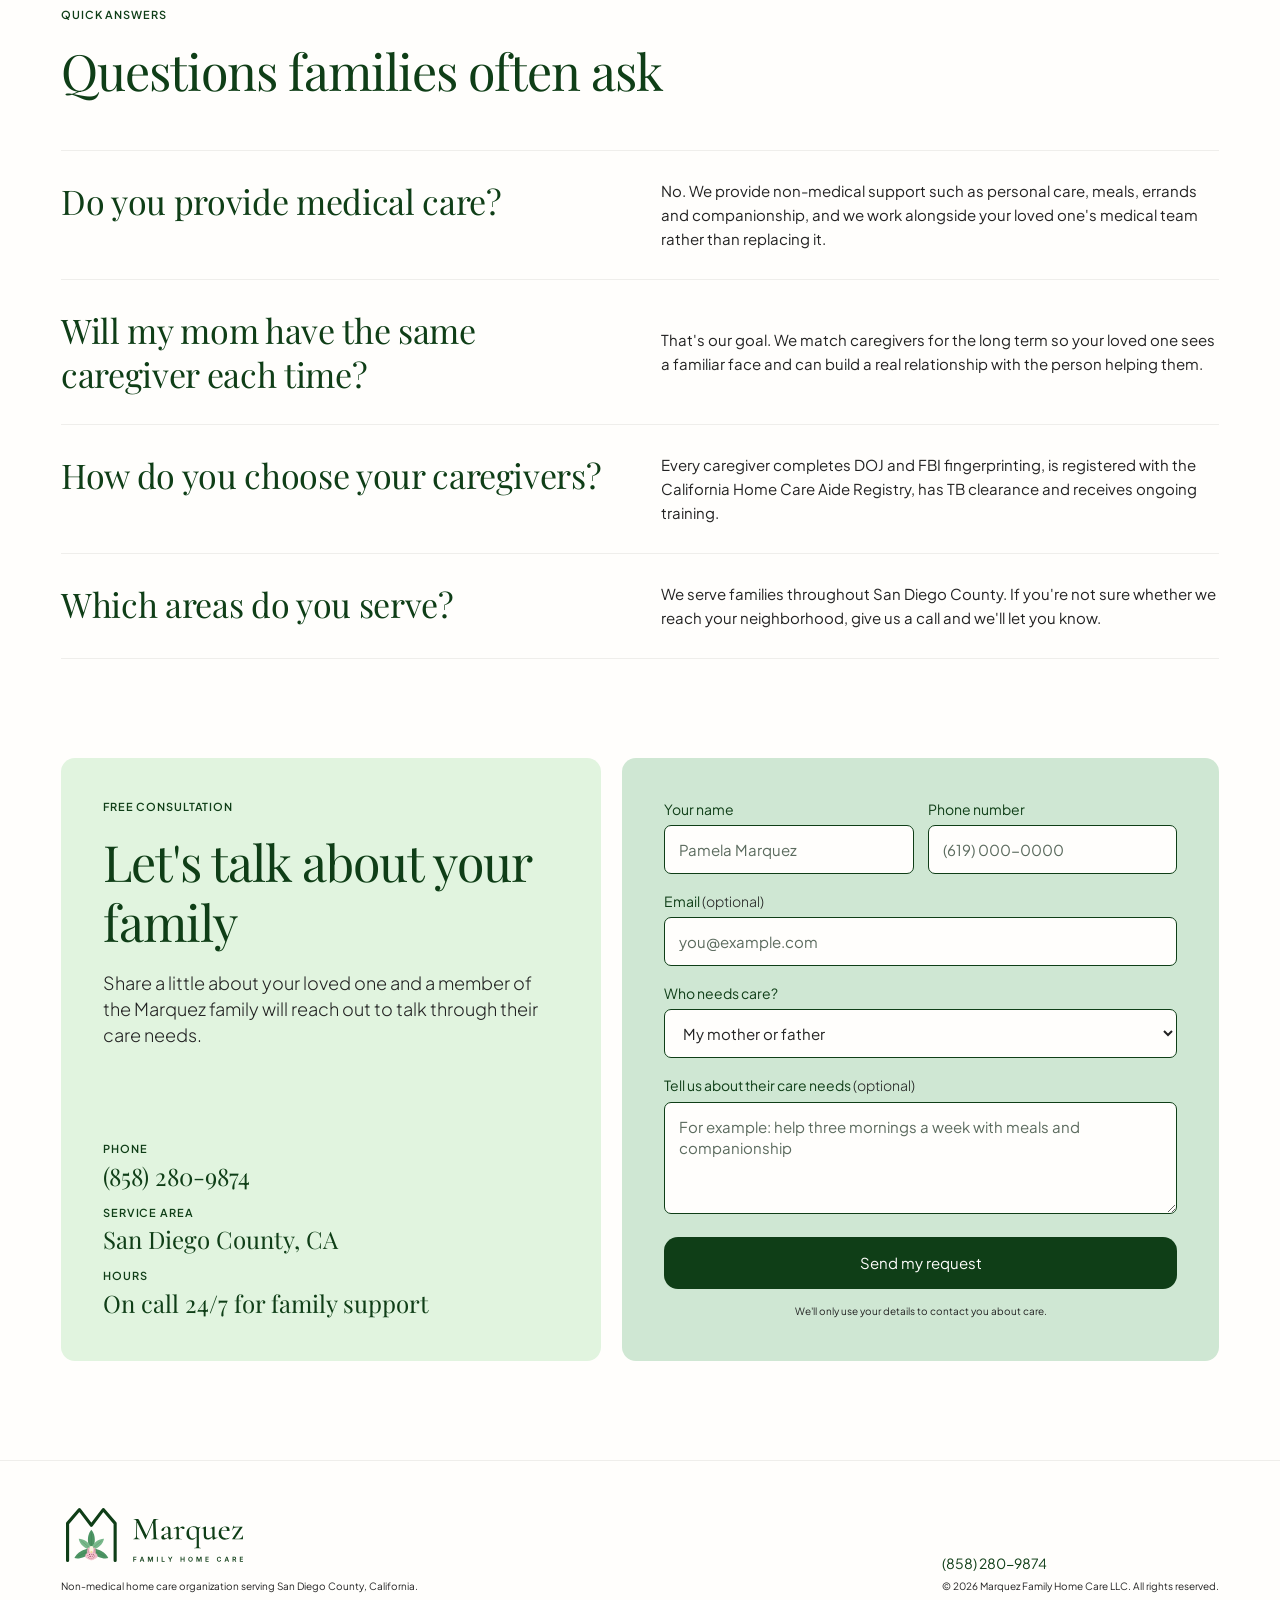
==== commit 44ead0fd: "changed design from blue to pink" ====
--- a/index.html
+++ b/index.html
@@ -11,12 +11,19 @@
   <meta property="og:type" content="website" />
   <meta property="og:title" content="Marquez Family Home Care" />
   <meta property="og:description" content="Trusted, non-medical home care for San Diego families." />
+  <meta property="og:image" content="images/marquez-logo-horizontal-on-forest-1200.png" />
 
   <!-- Fonts: Playfair Display (display, 400) + Plus Jakarta Sans (text, 300/400/600) -->
   <link rel="preconnect" href="https://fonts.googleapis.com" />
   <link rel="preconnect" href="https://fonts.gstatic.com" crossorigin />
   <link href="https://fonts.googleapis.com/css2?family=Playfair+Display:ital,wght@0,400;0,500;1,400&family=Plus+Jakarta+Sans:wght@300;400;600&display=swap" rel="stylesheet" />
   <link rel="stylesheet" href="styles.css" />
+
+  <!-- Favicon and home-screen icons -->
+  <link rel="icon" href="images/favicon.ico" sizes="any" />
+  <link rel="icon" href="images/favicon.svg" type="image/svg+xml" />
+  <link rel="apple-touch-icon" href="images/apple-touch-icon.png" />
+  <link rel="manifest" href="images/site.webmanifest" />
 
   <!-- Helps Google show the business correctly in local search -->
   <script type="application/ld+json">
@@ -45,7 +52,9 @@
   <!-- Navigation -->
   <header class="container">
     <nav class="nav" aria-label="Main">
-      <a href="#" class="nav__brand">Marquez Family Home Care</a>
+      <a href="#" class="nav__brand">
+        <img src="images/marquez-logo-horizontal.svg" alt="Marquez Family Home Care" width="234" height="80" />
+      </a>
       <ul class="nav__links">
         <li><a href="#about">About</a></li>
         <li><a href="#services">Services</a></li>
@@ -73,12 +82,12 @@
             <a href="#services" class="link-arrow">Explore our services</a>
           </div>
           <ul class="hero__badges" aria-label="Our standards">
-            <li class="badge">Background-checked caregivers</li>
-            <li class="badge">CDSS licensed and insured</li>
+            <li class="badge badge--orchid">Background-checked caregivers</li>
+            <li class="badge badge--orchid">CDSS licensed and insured</li>
           </ul>
         </div>
 
-        <div class="hero__preview card card--slate" aria-label="What a visit looks like">
+        <div class="hero__preview card card--sage" aria-label="What a visit looks like">
           <div class="card card--paper preview-card">
             <p class="preview-label">Your caregiver</p>
             <p class="preview-title">The same caregiver, every visit</p>
@@ -92,8 +101,8 @@
               <li><time>12:00</time><span>A home-cooked lunch together</span></li>
             </ul>
           </div>
-          <div class="card card--paper preview-card">
-            <p class="preview-label">Family update</p>
+          <div class="card card--blush preview-card">
+            <p class="preview-label preview-label--orchid">Family update</p>
             <p>Mom had a good day. We finished her puzzle and she called her granddaughter after lunch.</p>
           </div>
         </div>
@@ -296,7 +305,7 @@
   <footer class="footer">
     <div class="container">
       <div>
-        <p class="footer__brand">Marquez Family Home Care</p>
+        <img class="footer__logo" src="images/marquez-logo-horizontal.svg" alt="Marquez Family Home Care" width="187" height="64" />
         <p class="caption" style="margin-top: 11px;">Non-medical home care organization serving San Diego County, California.</p>
       </div>
       <div>
--- a/styles.css
+++ b/styles.css
@@ -1,38 +1,55 @@
 /* ==========================================================================
    Marquez Family Home Care — built on the Marquez design system
    Botanical greenhouse on cream paper: one forest-ink dark, layered green
-   surfaces, Playfair Display 400 display + Plus Jakarta Sans text. No shadows.
+   surfaces, orchid accents (~10%), Playfair Display 400 display + Plus Jakarta
+   Sans text. No shadows.
    ========================================================================== */
 
 :root {
-  /* Color — surfaces (lightest → heaviest) */
-  --cream-paper: #fffefc;   /* level 0: page */
-  --keylime-wash: #e1f4df;  /* level 1: hero, light cards */
-  --mint-veil: #cfe7d3;     /* level 2: accent cards, bands */
-  --sage-mist: #b1dbb8;     /* level 3: feature highlights */
-  --slate-hush: #b6ced5;    /* level 4: preview panel only */
-
-  /* Color — ink */
-  --forest-ink: #0f3e17;    /* headings, links, icons, every action */
-  --forest-shadow: #0c2f10; /* hover / pressed */
-  --charcoal: #222222;      /* body copy */
-  --border-mist: #efeeeb;   /* decorative hairlines only */
-
-  /* Type */
+  /* Colors */
+  --cream-paper: #fffefc;
+  --keylime-wash: #e1f4df;
+  --mint-veil: #cfe7d3;
+  --sage-mist: #b1dbb8;
+  --forest-ink: #0f3e17;
+  --forest-shadow: #0c2f10;
+  --charcoal: #222222;
+  --blush-veil: #fbe9ee;
+  --orchid-blush: #f4c2ce;
+  --orchid-burgundy: #7a1f3d;
+  --border-mist: #efeeeb;
+
+  /* Fonts */
   --font-display: "Playfair Display", Georgia, serif;
   --font-sans: "Plus Jakarta Sans", "Helvetica Neue", system-ui, sans-serif;
 
-  /* Space — ~7px rhythm */
-  --space-4: 4px;  --space-7: 7px;  --space-9: 9px;  --space-11: 11px;
-  --space-14: 14px; --space-18: 18px; --space-21: 21px; --space-28: 28px;
-  --space-35: 35px; --space-42: 42px; --space-49: 49px; --space-56: 56px;
-  --space-70: 70px; --space-76: 76px; --space-99: 99px; --space-156: 156px;
-
-  /* Shape */
+  /* Spacing */
+  --space-4: 4px;
+  --space-7: 7px;
+  --space-9: 9px;
+  --space-11: 11px;
+  --space-14: 14px;
+  --space-18: 18px;
+  --space-21: 21px;
+  --space-28: 28px;
+  --space-35: 35px;
+  --space-42: 42px;
+  --space-49: 49px;
+  --space-56: 56px;
+  --space-70: 70px;
+  --space-76: 76px;
+  --space-99: 99px;
+  --space-156: 156px;
+
+  /* Radius */
   --radius-nav: 7px;
   --radius-card: 14px;
   --radius-pill: 999px;
 
+  /* Shadow */
+  --shadow-none: none;
+
+  /* Layout */
   --page-max-width: 1200px;
 }
 
@@ -171,6 +188,7 @@
   font: 400 14px/1 var(--font-sans);
 }
 .badge svg { width: 14px; height: 14px; }
+.badge--orchid { background: var(--orchid-blush); color: var(--orchid-burgundy); }
 
 /* Icon strokes — minimal 1.5px forest-ink lines, no fills */
 .icon {
@@ -186,8 +204,8 @@
 .card--keylime { background: var(--keylime-wash); padding: var(--space-28); }
 .card--mint    { background: var(--mint-veil);    padding: var(--space-28); }
 .card--sage    { background: var(--sage-mist);    padding: var(--space-42); }
-.card--slate   { background: var(--slate-hush);   padding: var(--space-42); }
 .card--paper   { background: var(--cream-paper);  padding: var(--space-28); }
+.card--blush   { background: var(--blush-veil);   padding: var(--space-28); }
 
 /* ==========================================================================
    Header
@@ -210,14 +228,10 @@
   align-items: center;
   justify-content: space-between;
   gap: var(--space-21);
-  padding-block: var(--space-21);
-}
-.nav__brand {
-  font: 400 28px/1 var(--font-display);
-  letter-spacing: -0.01em;
-  color: var(--forest-ink);
-  text-decoration: none;
-}
+  padding-block: var(--space-14);
+}
+.nav__brand { display: block; flex-shrink: 0; }
+.nav__brand img { height: 80px; width: auto; }
 .nav__links {
   display: flex;
   gap: var(--space-4);
@@ -235,7 +249,7 @@
 .nav__links a:hover { background: var(--keylime-wash); }
 
 /* ==========================================================================
-   Hero — keylime story panel + slate preview panel
+   Hero — keylime story panel + sage preview panel
    ========================================================================== */
 .hero { padding-top: var(--space-14); }
 
@@ -283,6 +297,7 @@
   color: var(--forest-ink);
   margin-bottom: var(--space-4);
 }
+.preview-label--orchid { color: var(--orchid-burgundy); }
 .preview-card p { margin-top: var(--space-7); }
 .preview-card .preview-title {
   font: 400 26px/1.25 var(--font-display);
@@ -347,7 +362,7 @@
   display: block;
   font: 400 56px/1 var(--font-display);
   letter-spacing: -0.03em;
-  color: var(--forest-ink);
+  color: var(--orchid-burgundy);
   margin-bottom: var(--space-28);
 }
 .step h3 { font: 400 18px/1.4 var(--font-sans); color: var(--forest-ink); margin-bottom: var(--space-7); }
@@ -444,7 +459,7 @@
   gap: var(--space-21);
   flex-wrap: wrap;
 }
-.footer__brand { font: 400 24px/1 var(--font-display); color: var(--forest-ink); }
+.footer__logo { height: 64px; width: auto; }
 .footer p + p { margin-top: var(--space-4); }
 
 /* ==========================================================================
@@ -466,7 +481,7 @@
   .nav__links { order: 3; width: calc(100% + 28px); overflow-x: auto; margin-inline: calc(var(--space-14) * -1); scrollbar-width: none; }
   .nav__links a { white-space: nowrap; }
   .nav__cta { padding: var(--space-11) var(--space-14); }
-  .nav__brand { font-size: 24px; }
+  .nav__brand img { height: 60px; }
   .utility .container { justify-content: center; }
   .utility__area { display: none; }
 
@@ -476,7 +491,7 @@
   .form-row { grid-template-columns: 1fr; gap: 0; }
 
   .hero__story { padding: var(--space-42) var(--space-28); }
-  .card--sage, .card--slate { padding: var(--space-28); }
+  .card--sage { padding: var(--space-28); }
   .service .icon { margin-bottom: var(--space-28); }
   .footer .container { flex-direction: column; align-items: start; }
 }
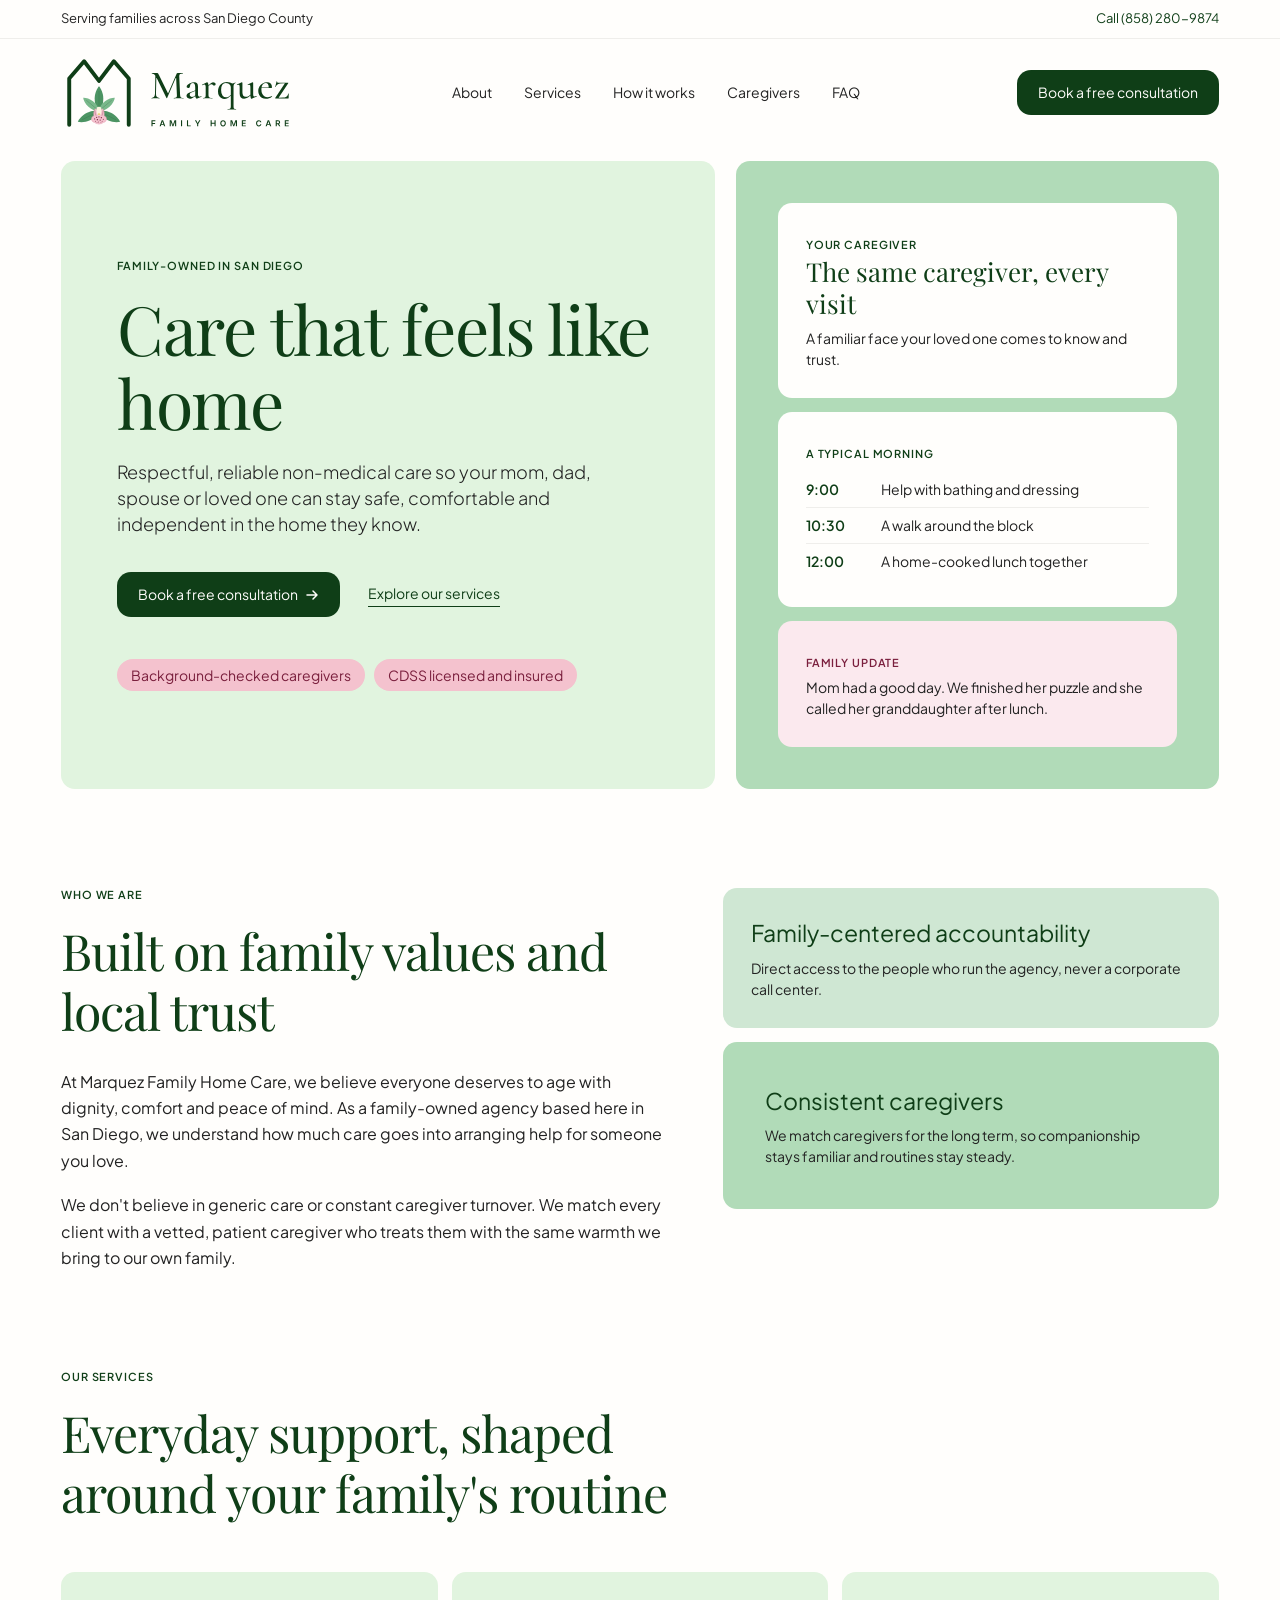
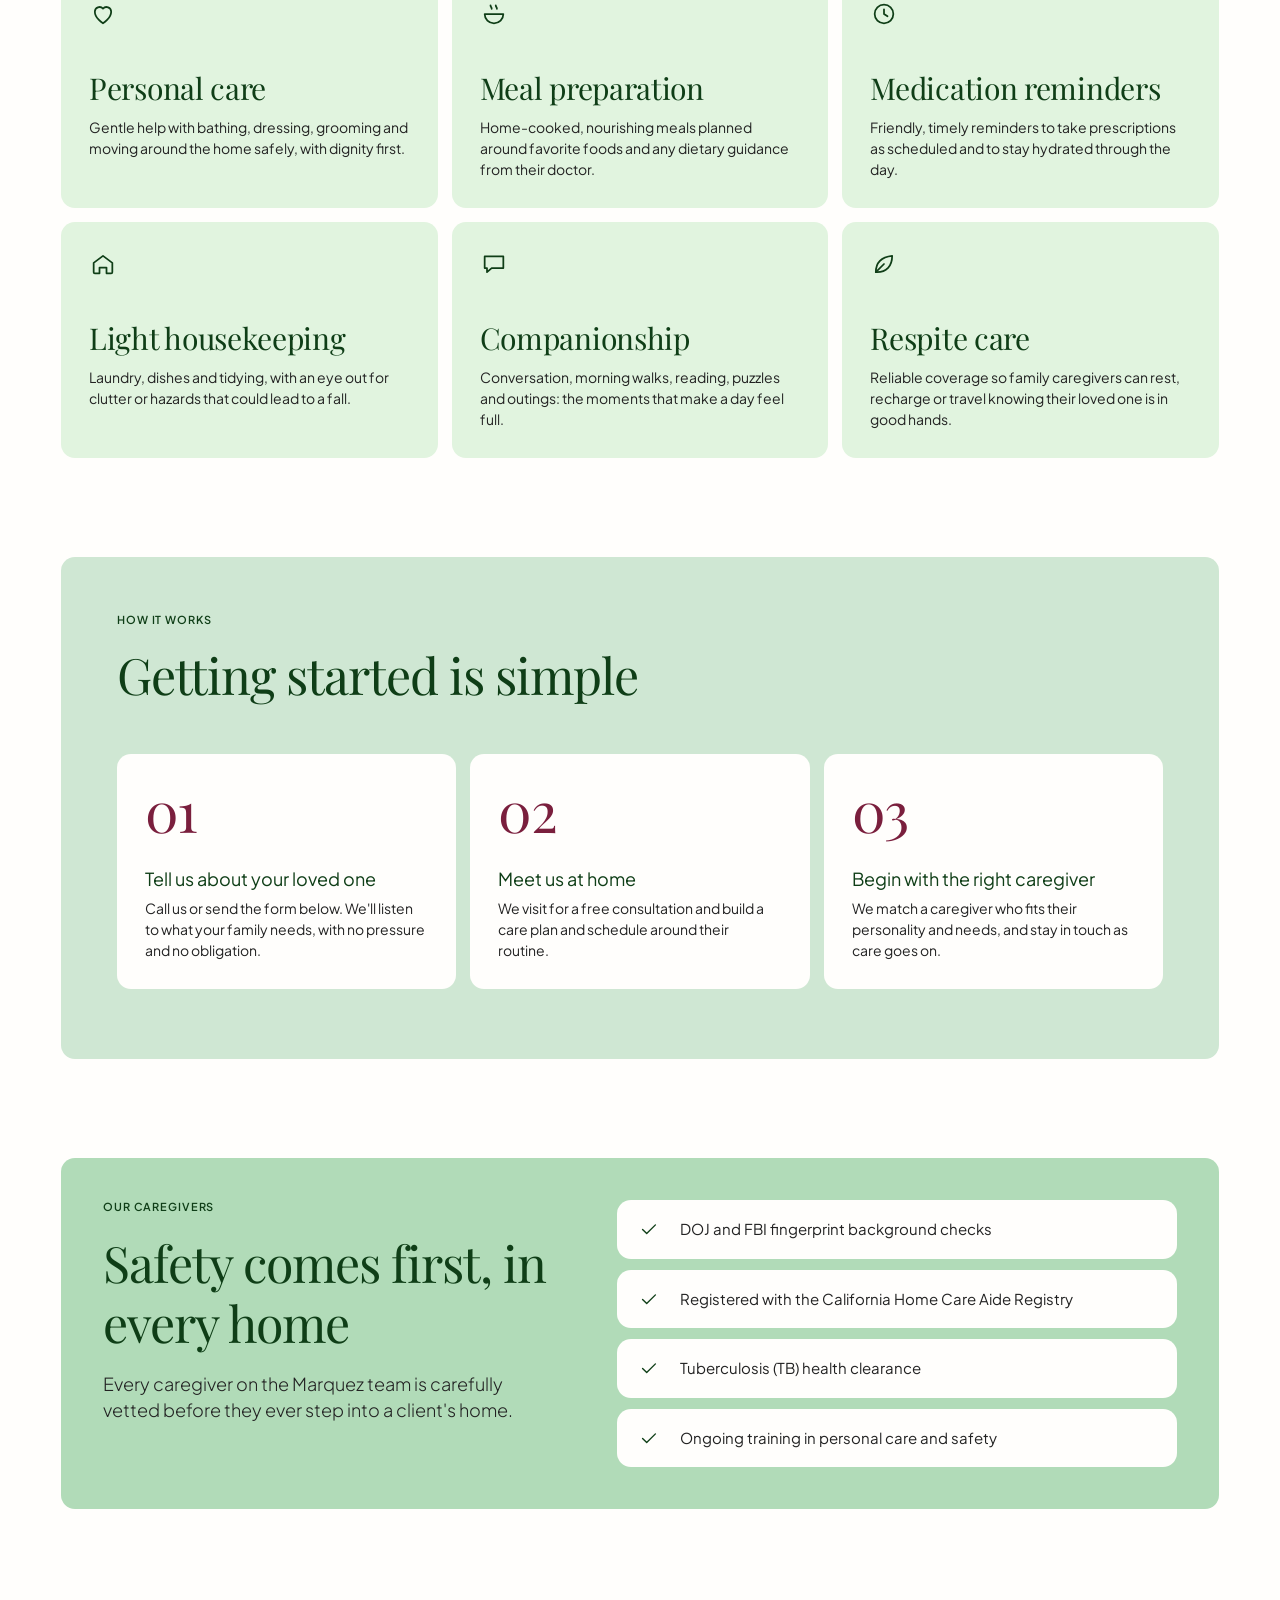
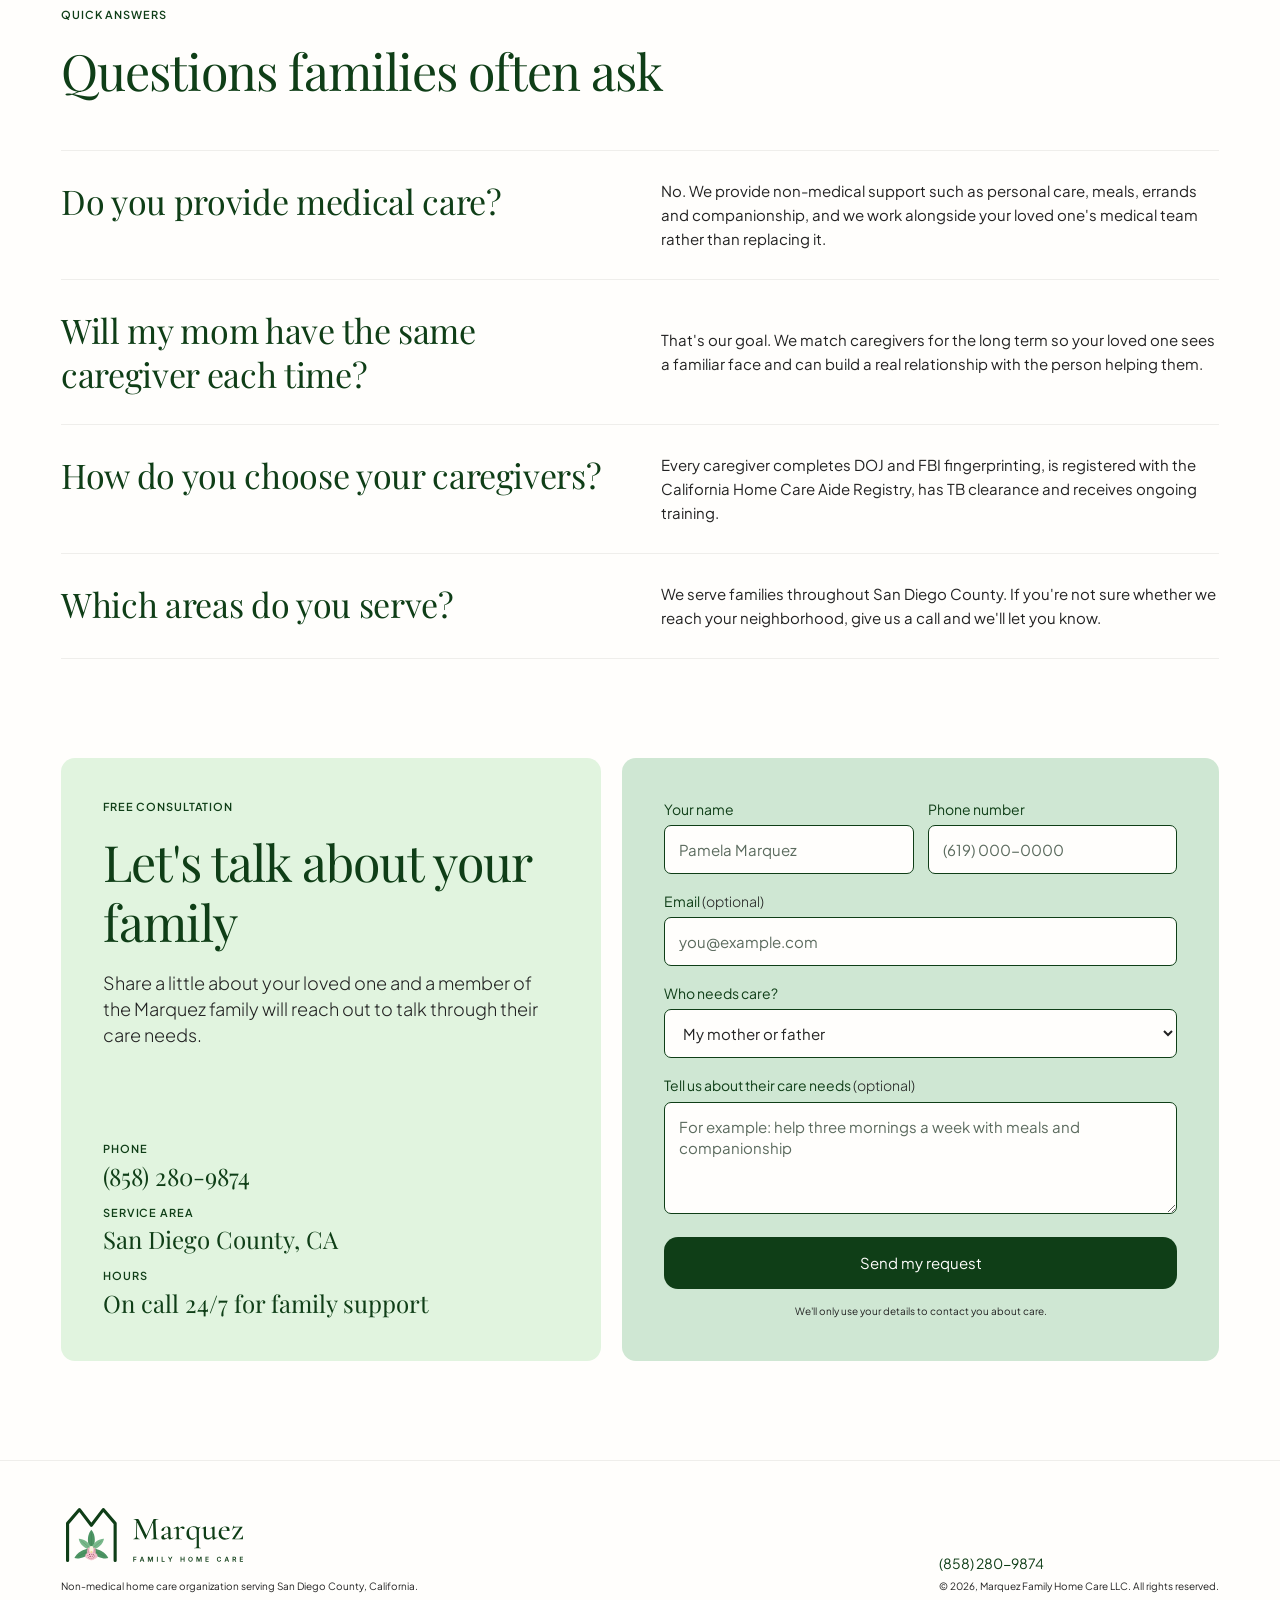
==== commit 1cb7cb66: "rearrnaged fodlers" ====
--- a/index.html
+++ b/index.html
@@ -310,7 +310,7 @@
       </div>
       <div>
         <p><a href="tel:8582809874" style="text-decoration: none;">(858) 280-9874</a></p>
-        <p class="caption">&copy; 2026 Marquez Family Home Care LLC. All rights reserved.</p>
+        <p class="caption">&copy; 2026, Marquez Family Home Care LLC. All rights reserved.</p>
       </div>
     </div>
   </footer>
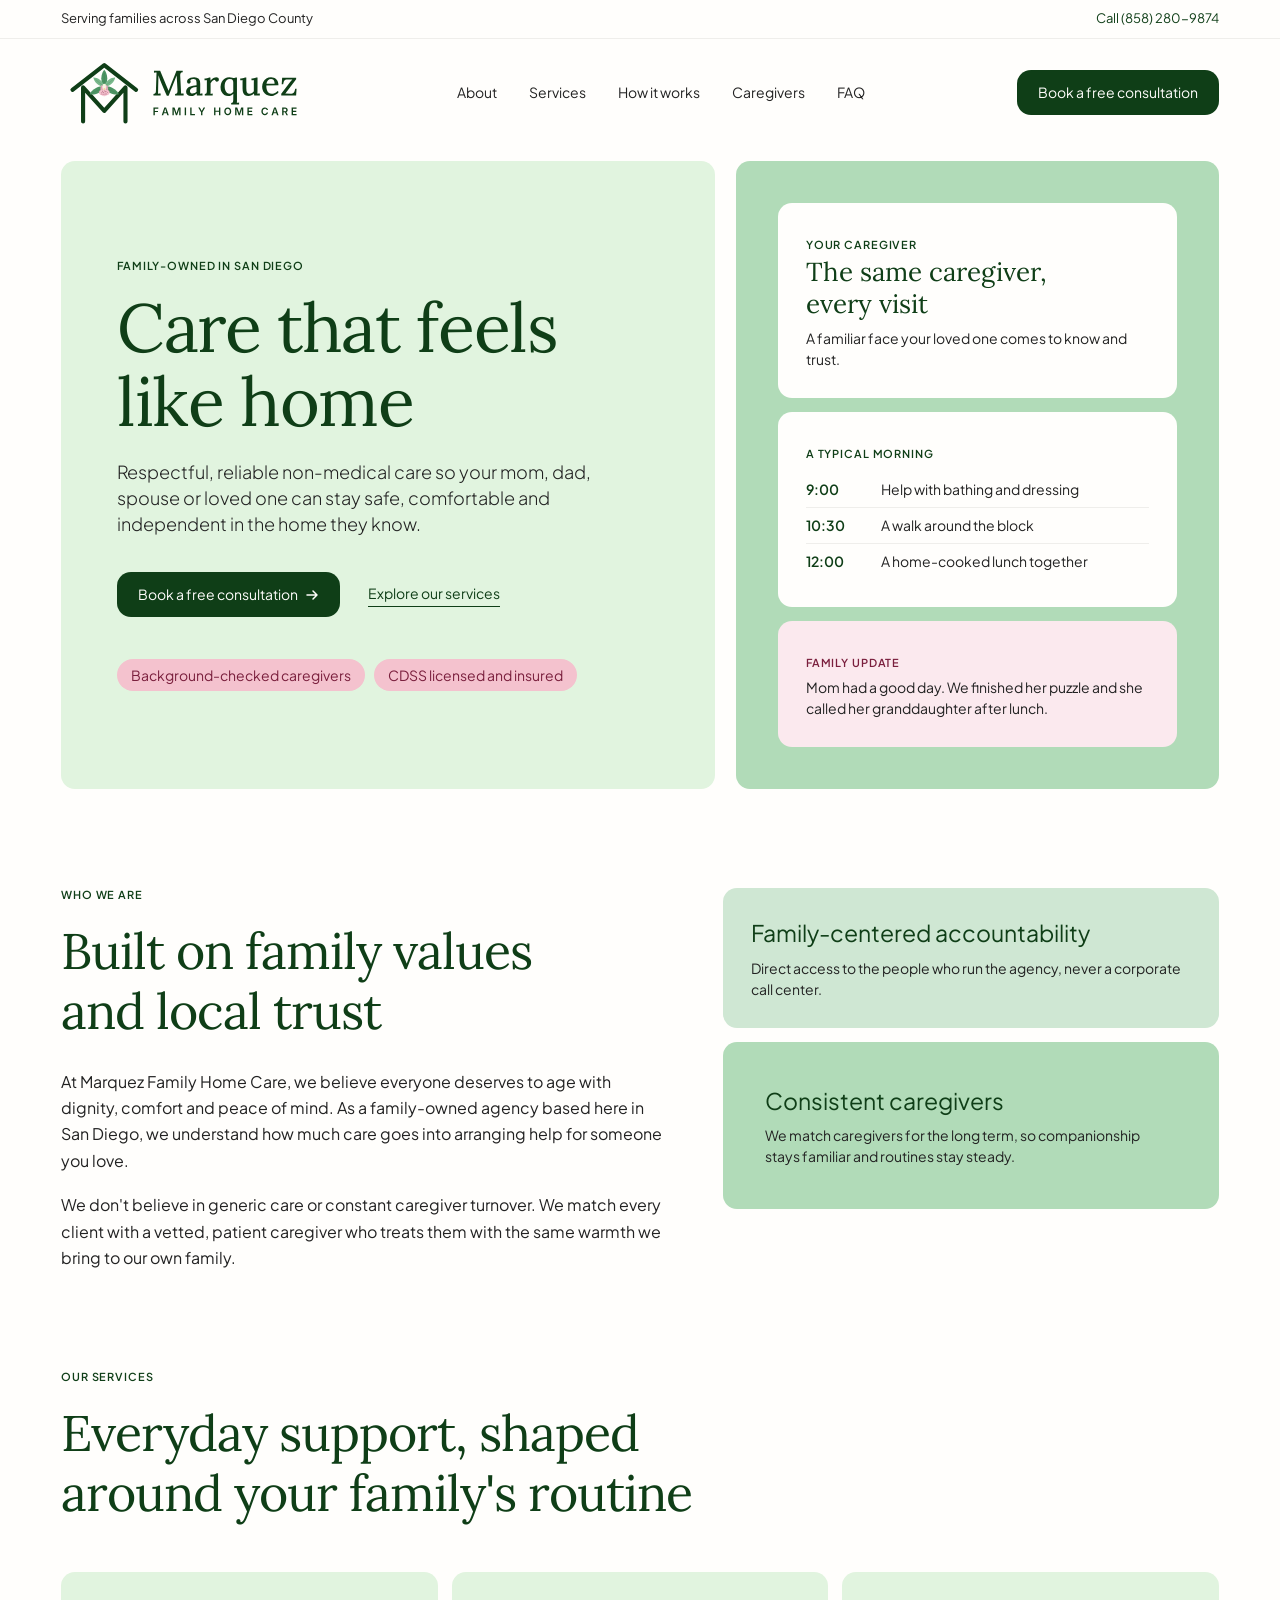
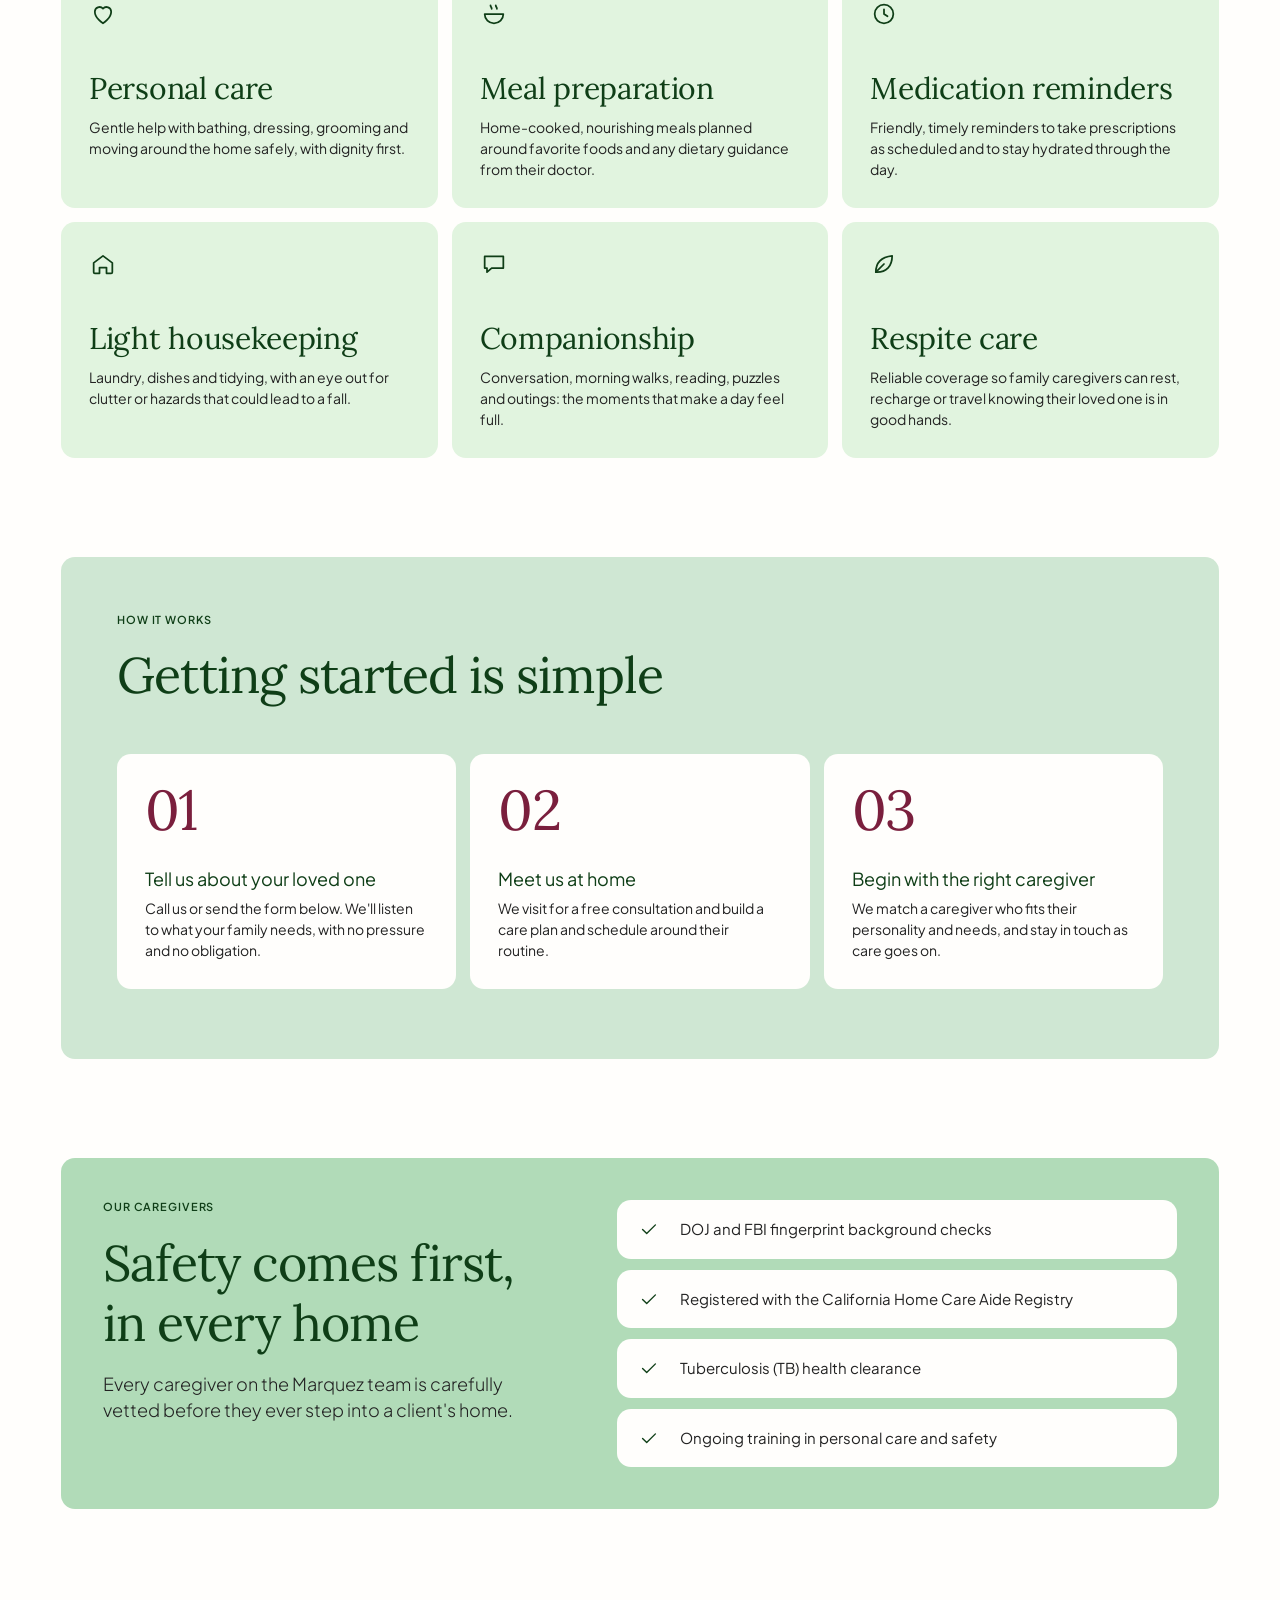
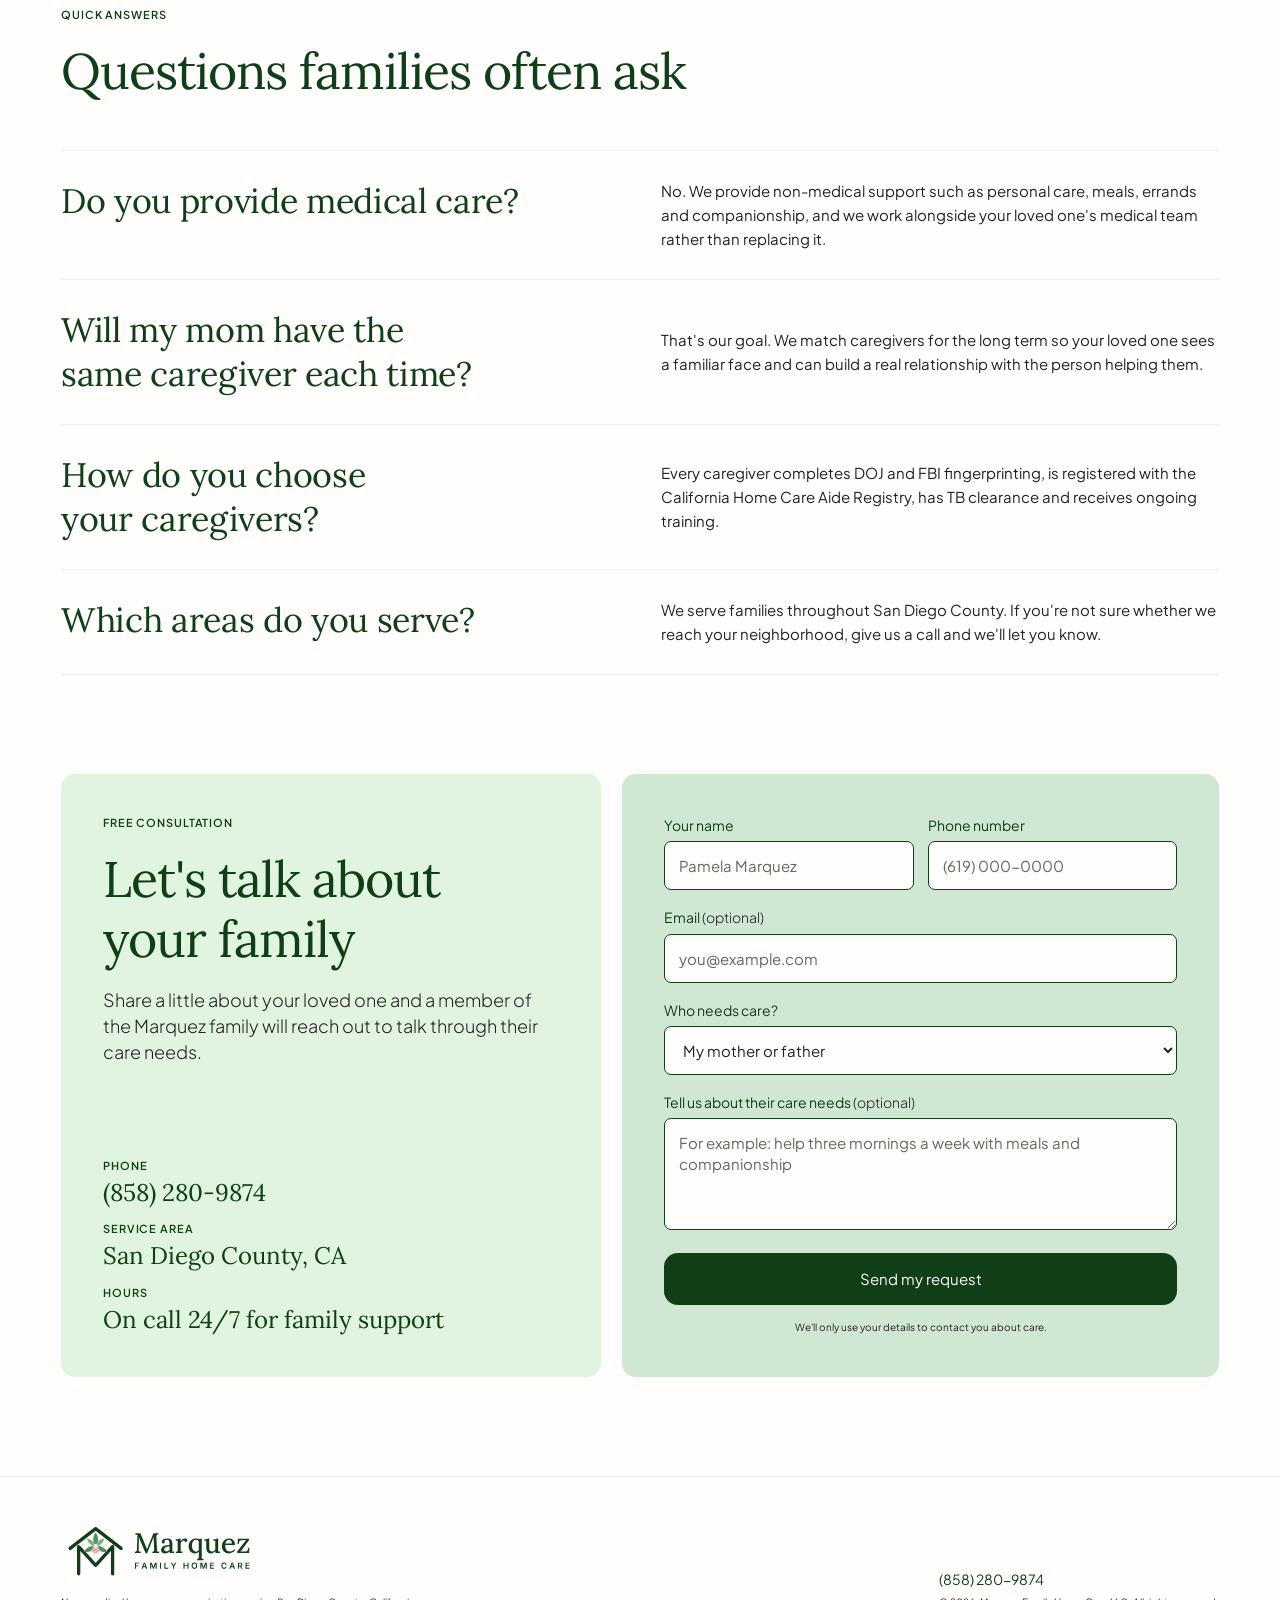
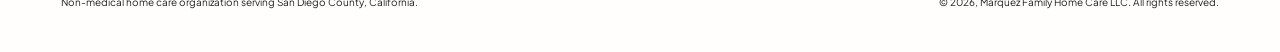
==== commit 5cb8ab54: "retouched the logo" ====
--- a/index.html
+++ b/index.html
@@ -13,17 +13,17 @@
   <meta property="og:description" content="Trusted, non-medical home care for San Diego families." />
   <meta property="og:image" content="images/marquez-logo-horizontal-on-forest-1200.png" />
 
-  <!-- Fonts: Playfair Display (display, 400) + Plus Jakarta Sans (text, 300/400/600) -->
+  <!-- Fonts: Lora (display, 400/500, matches the logo) + Plus Jakarta Sans (text, 300/400/600) -->
   <link rel="preconnect" href="https://fonts.googleapis.com" />
   <link rel="preconnect" href="https://fonts.gstatic.com" crossorigin />
-  <link href="https://fonts.googleapis.com/css2?family=Playfair+Display:ital,wght@0,400;0,500;1,400&family=Plus+Jakarta+Sans:wght@300;400;600&display=swap" rel="stylesheet" />
+  <link href="https://fonts.googleapis.com/css2?family=Lora:ital,wght@0,400;0,500;1,400&family=Plus+Jakarta+Sans:wght@300;400;600&display=swap" rel="stylesheet" />
   <link rel="stylesheet" href="styles.css" />
 
   <!-- Favicon and home-screen icons -->
-  <link rel="icon" href="images/favicon.ico" sizes="any" />
-  <link rel="icon" href="images/favicon.svg" type="image/svg+xml" />
-  <link rel="apple-touch-icon" href="images/apple-touch-icon.png" />
-  <link rel="manifest" href="images/site.webmanifest" />
+  <link rel="icon" href="images/favicon.ico?v=2" sizes="any" />
+  <link rel="icon" href="images/favicon.svg?v=2" type="image/svg+xml" />
+  <link rel="apple-touch-icon" href="images/apple-touch-icon.png?v=2" />
+  <link rel="manifest" href="images/site.webmanifest?v=2" />
 
   <!-- Helps Google show the business correctly in local search -->
   <script type="application/ld+json">
@@ -53,7 +53,7 @@
   <header class="container">
     <nav class="nav" aria-label="Main">
       <a href="#" class="nav__brand">
-        <img src="images/marquez-logo-horizontal.svg" alt="Marquez Family Home Care" width="234" height="80" />
+        <img src="images/marquez-logo-horizontal.svg" alt="Marquez Family Home Care" width="245" height="80" />
       </a>
       <ul class="nav__links">
         <li><a href="#about">About</a></li>
@@ -305,7 +305,7 @@
   <footer class="footer">
     <div class="container">
       <div>
-        <img class="footer__logo" src="images/marquez-logo-horizontal.svg" alt="Marquez Family Home Care" width="187" height="64" />
+        <img class="footer__logo" src="images/marquez-logo-horizontal.svg" alt="Marquez Family Home Care" width="196" height="64" />
         <p class="caption" style="margin-top: 11px;">Non-medical home care organization serving San Diego County, California.</p>
       </div>
       <div>
--- a/styles.css
+++ b/styles.css
@@ -1,7 +1,7 @@
 /* ==========================================================================
    Marquez Family Home Care — built on the Marquez design system
    Botanical greenhouse on cream paper: one forest-ink dark, layered green
-   surfaces, orchid accents (~10%), Playfair Display 400 display + Plus Jakarta
+   surfaces, orchid accents (~10%), Lora 400 display (matches the logo) + Plus Jakarta
    Sans text. No shadows.
    ========================================================================== */
 
@@ -20,7 +20,7 @@
   --border-mist: #efeeeb;
 
   /* Fonts */
-  --font-display: "Playfair Display", Georgia, serif;
+  --font-display: Lora, Georgia, serif;
   --font-sans: "Plus Jakarta Sans", "Helvetica Neue", system-ui, sans-serif;
 
   /* Spacing */
@@ -123,6 +123,7 @@
 .display,
 .heading-lg,
 .heading {
+  text-wrap: balance;
   font-family: var(--font-display);
   font-weight: 400;
   color: var(--forest-ink);
@@ -299,6 +300,9 @@
 }
 .preview-label--orchid { color: var(--orchid-burgundy); }
 .preview-card p { margin-top: var(--space-7); }
+.preview-card .preview-title,
+.faq__q,
+.service h3 { text-wrap: balance; }
 .preview-card .preview-title {
   font: 400 26px/1.25 var(--font-display);
   color: var(--forest-ink);
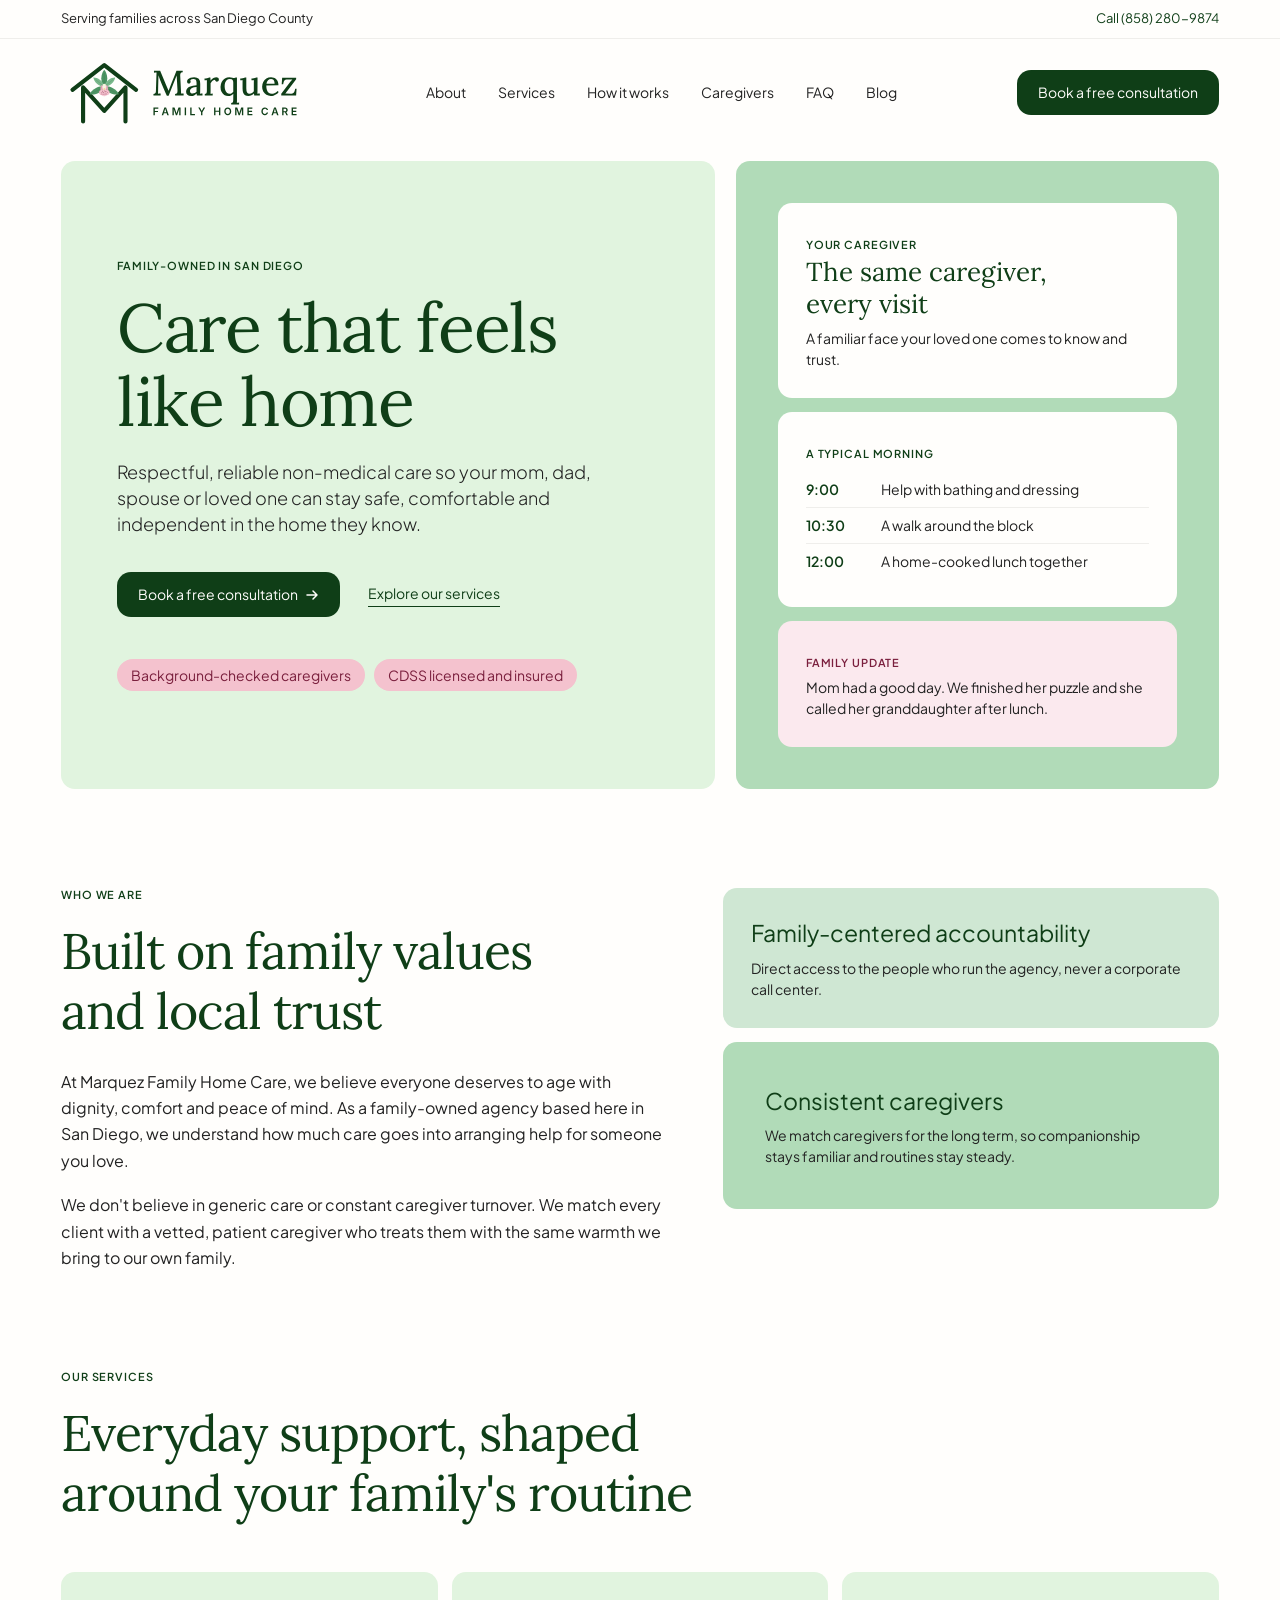
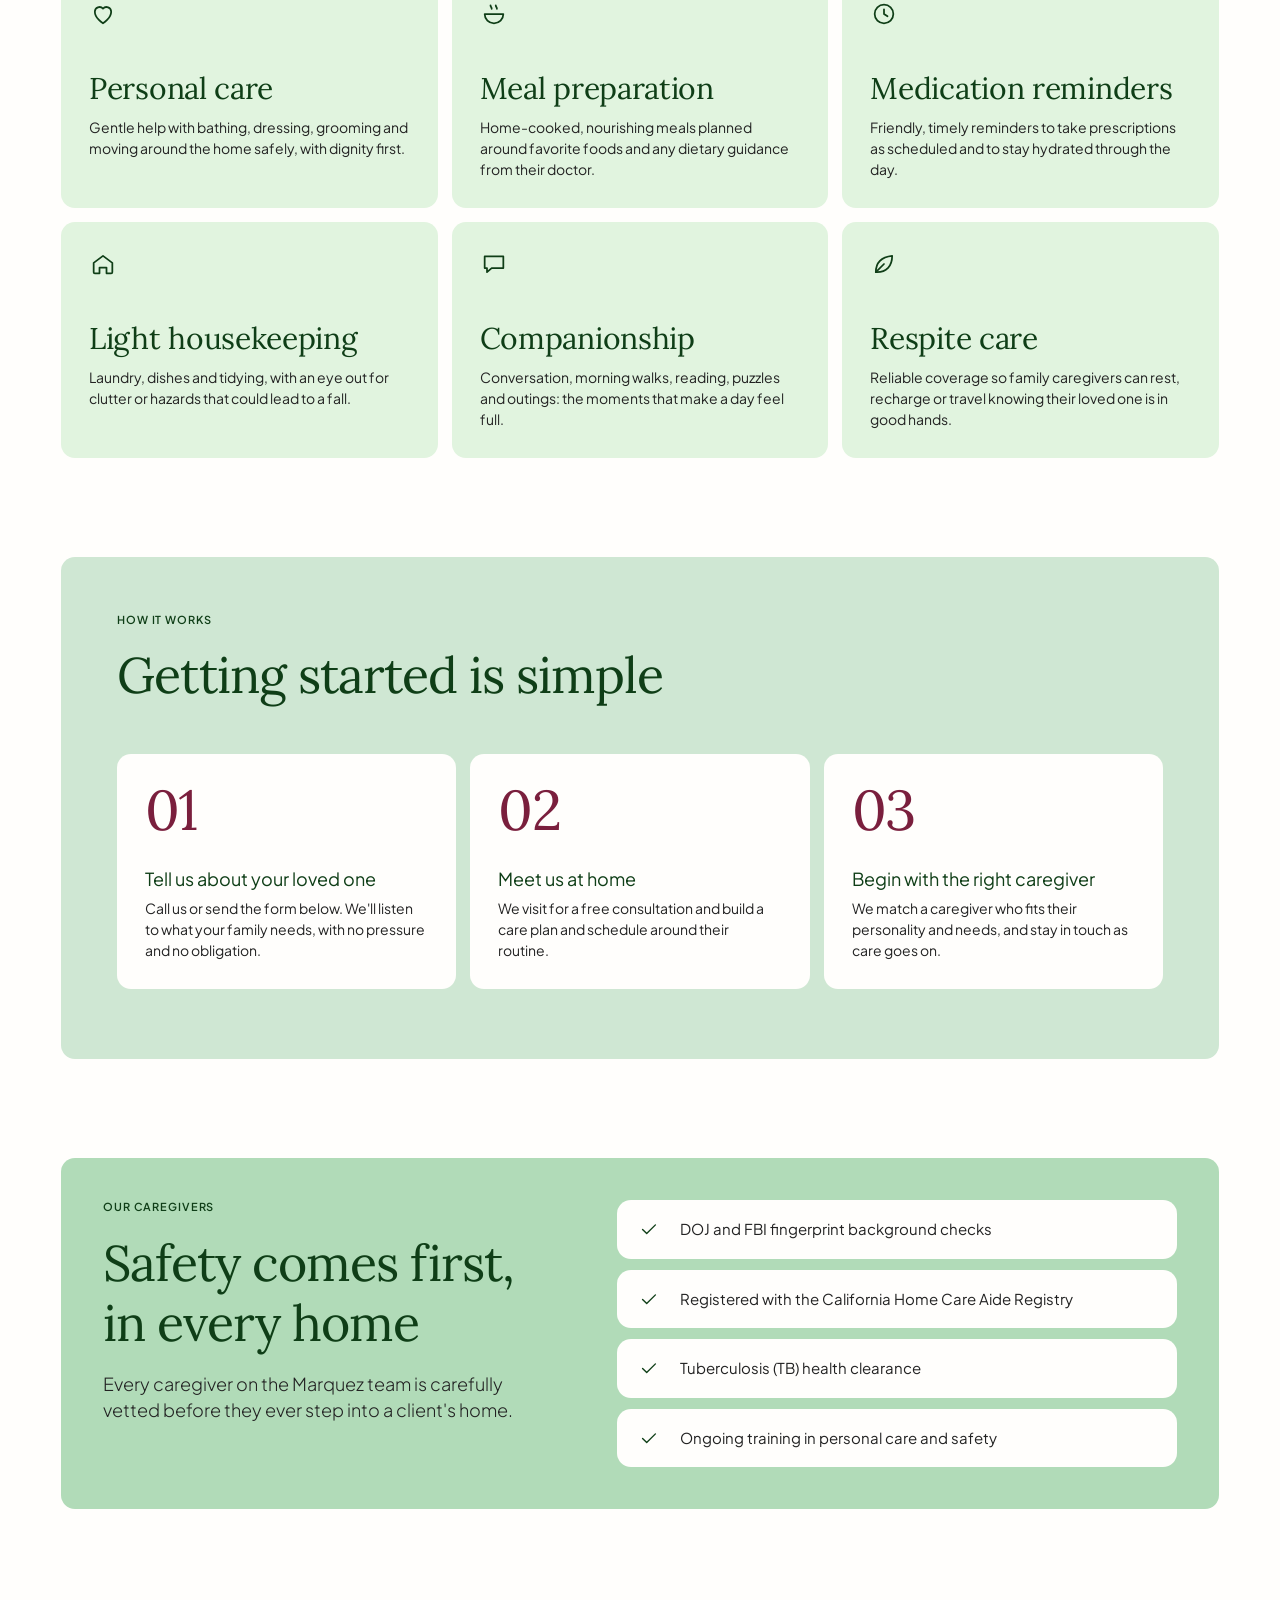
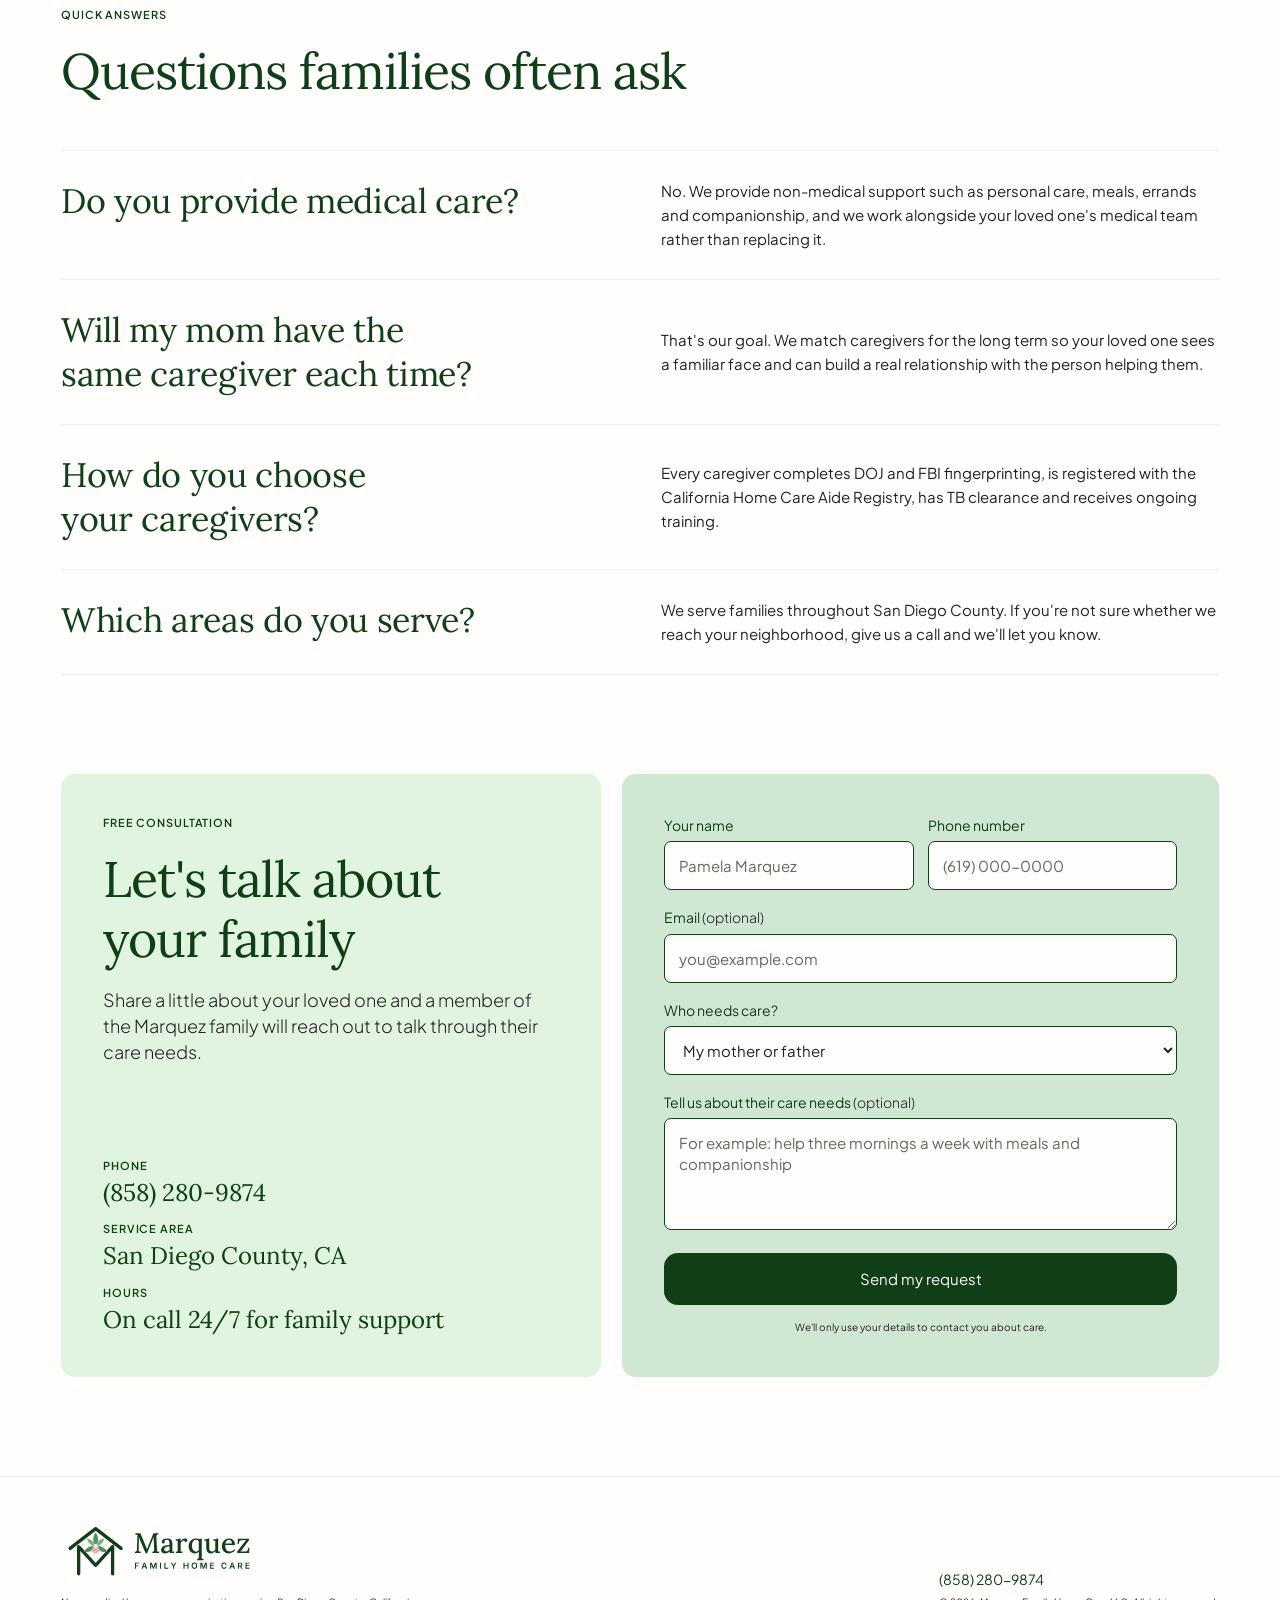
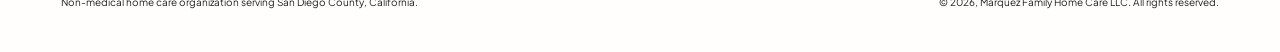
==== commit 27f2f821: "added blog page" ====
--- a/index.html
+++ b/index.html
@@ -61,6 +61,7 @@
         <li><a href="#how-it-works">How it works</a></li>
         <li><a href="#caregivers">Caregivers</a></li>
         <li><a href="#faq">FAQ</a></li>
+        <li><a href="blog/index.html">Blog</a></li>
       </ul>
       <a href="#contact" class="btn nav__cta">Book a free consultation</a>
     </nav>
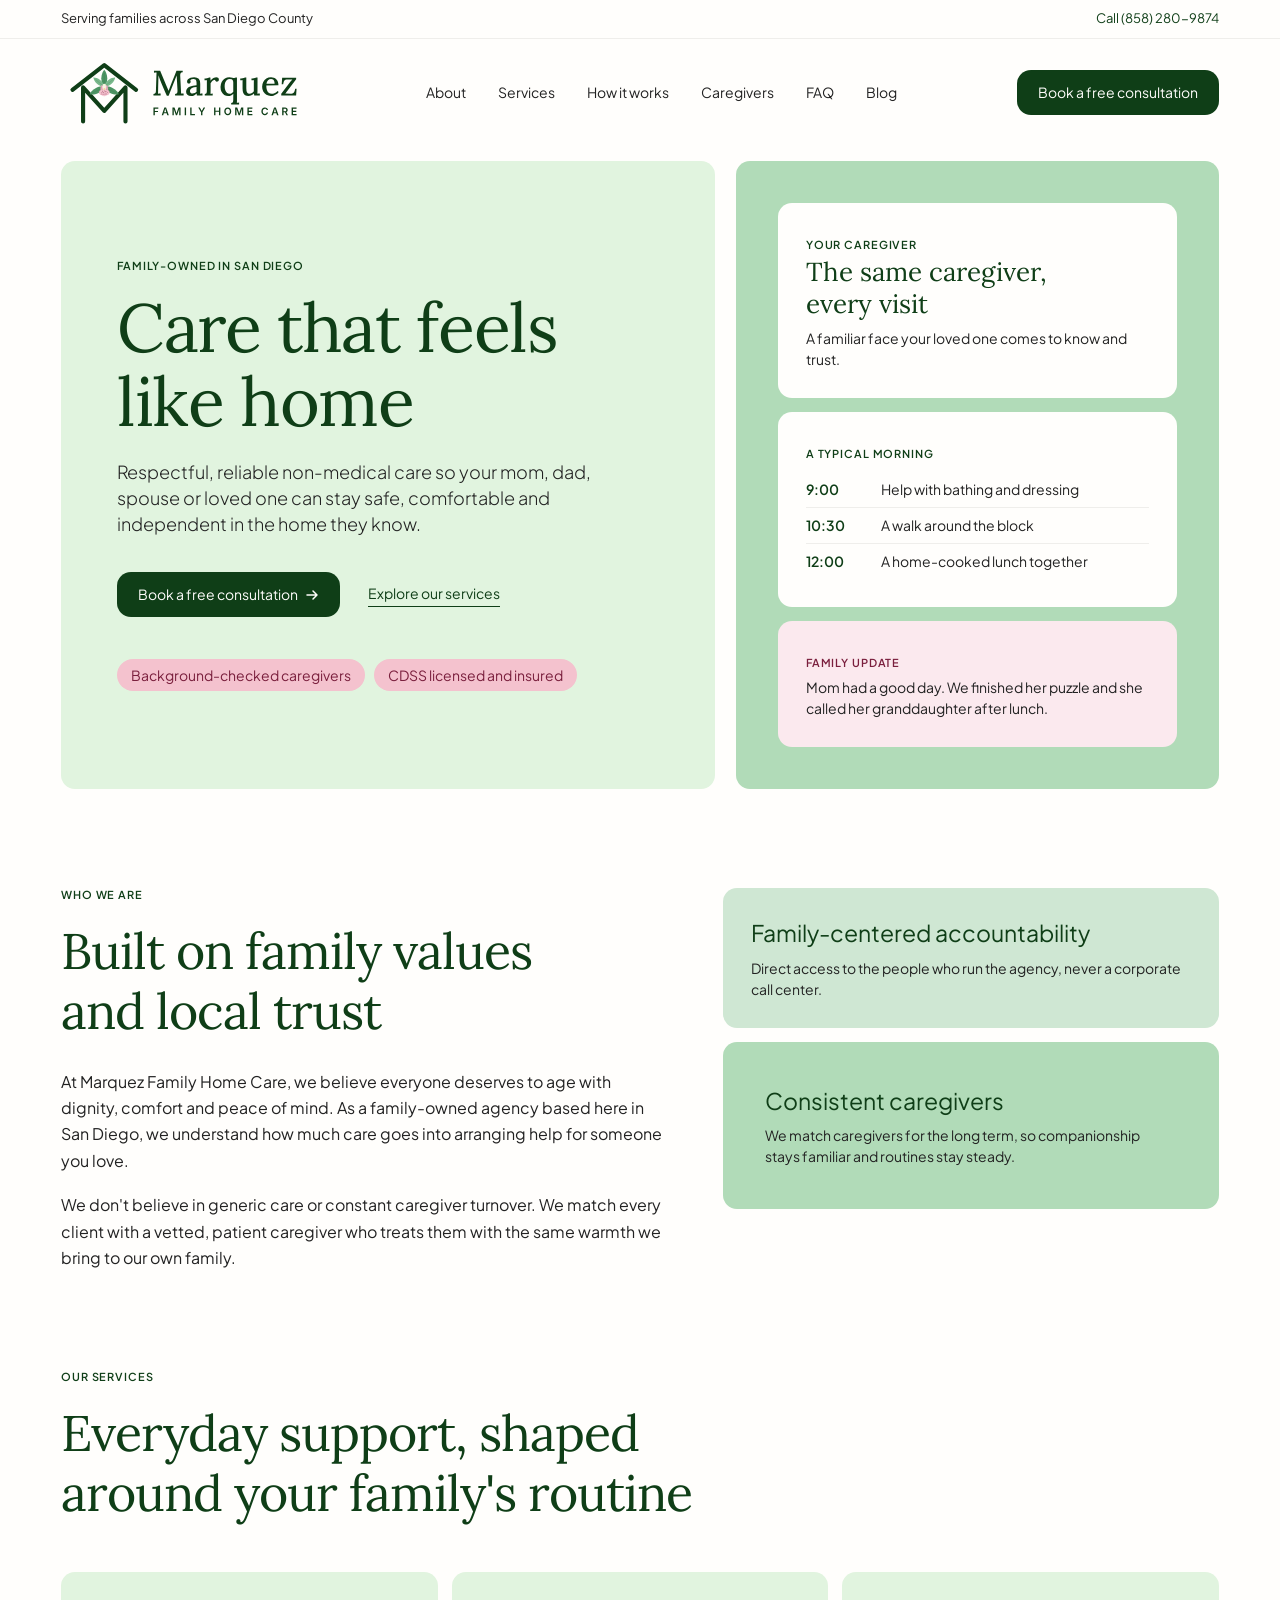
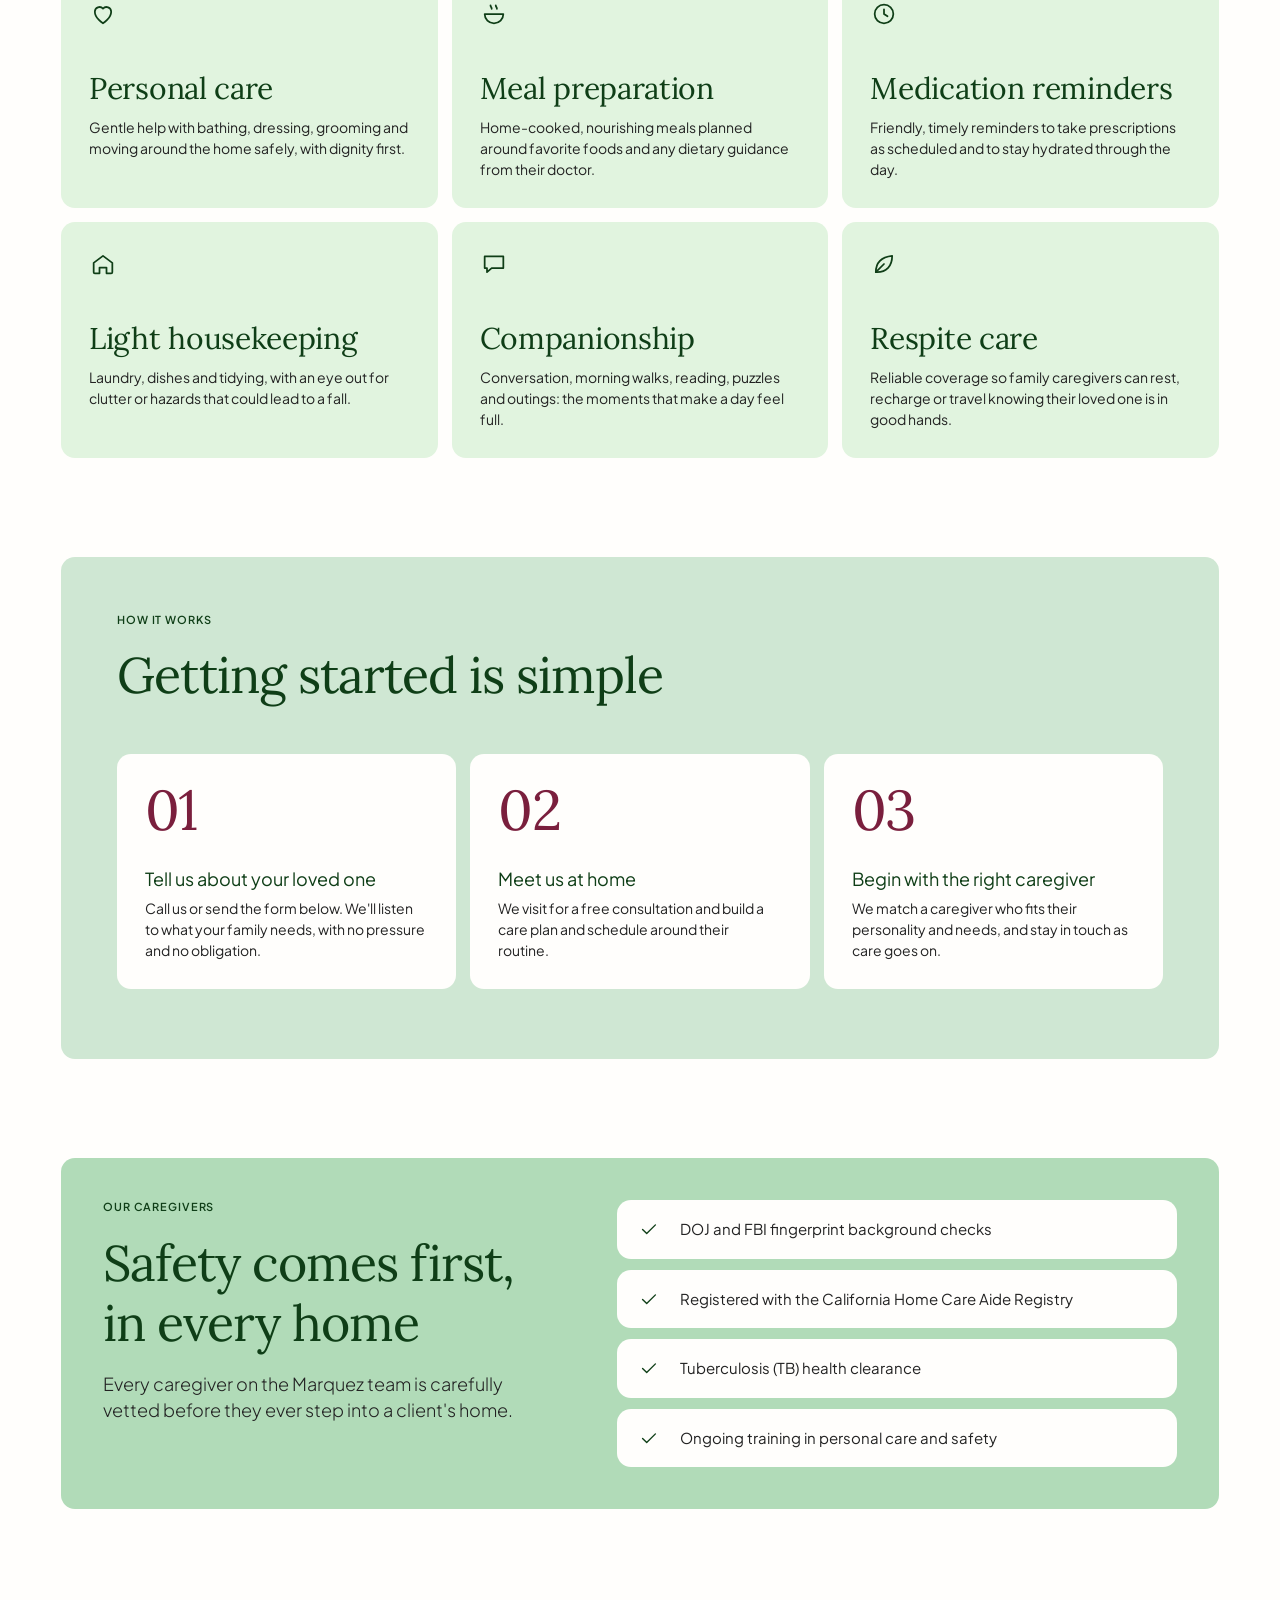
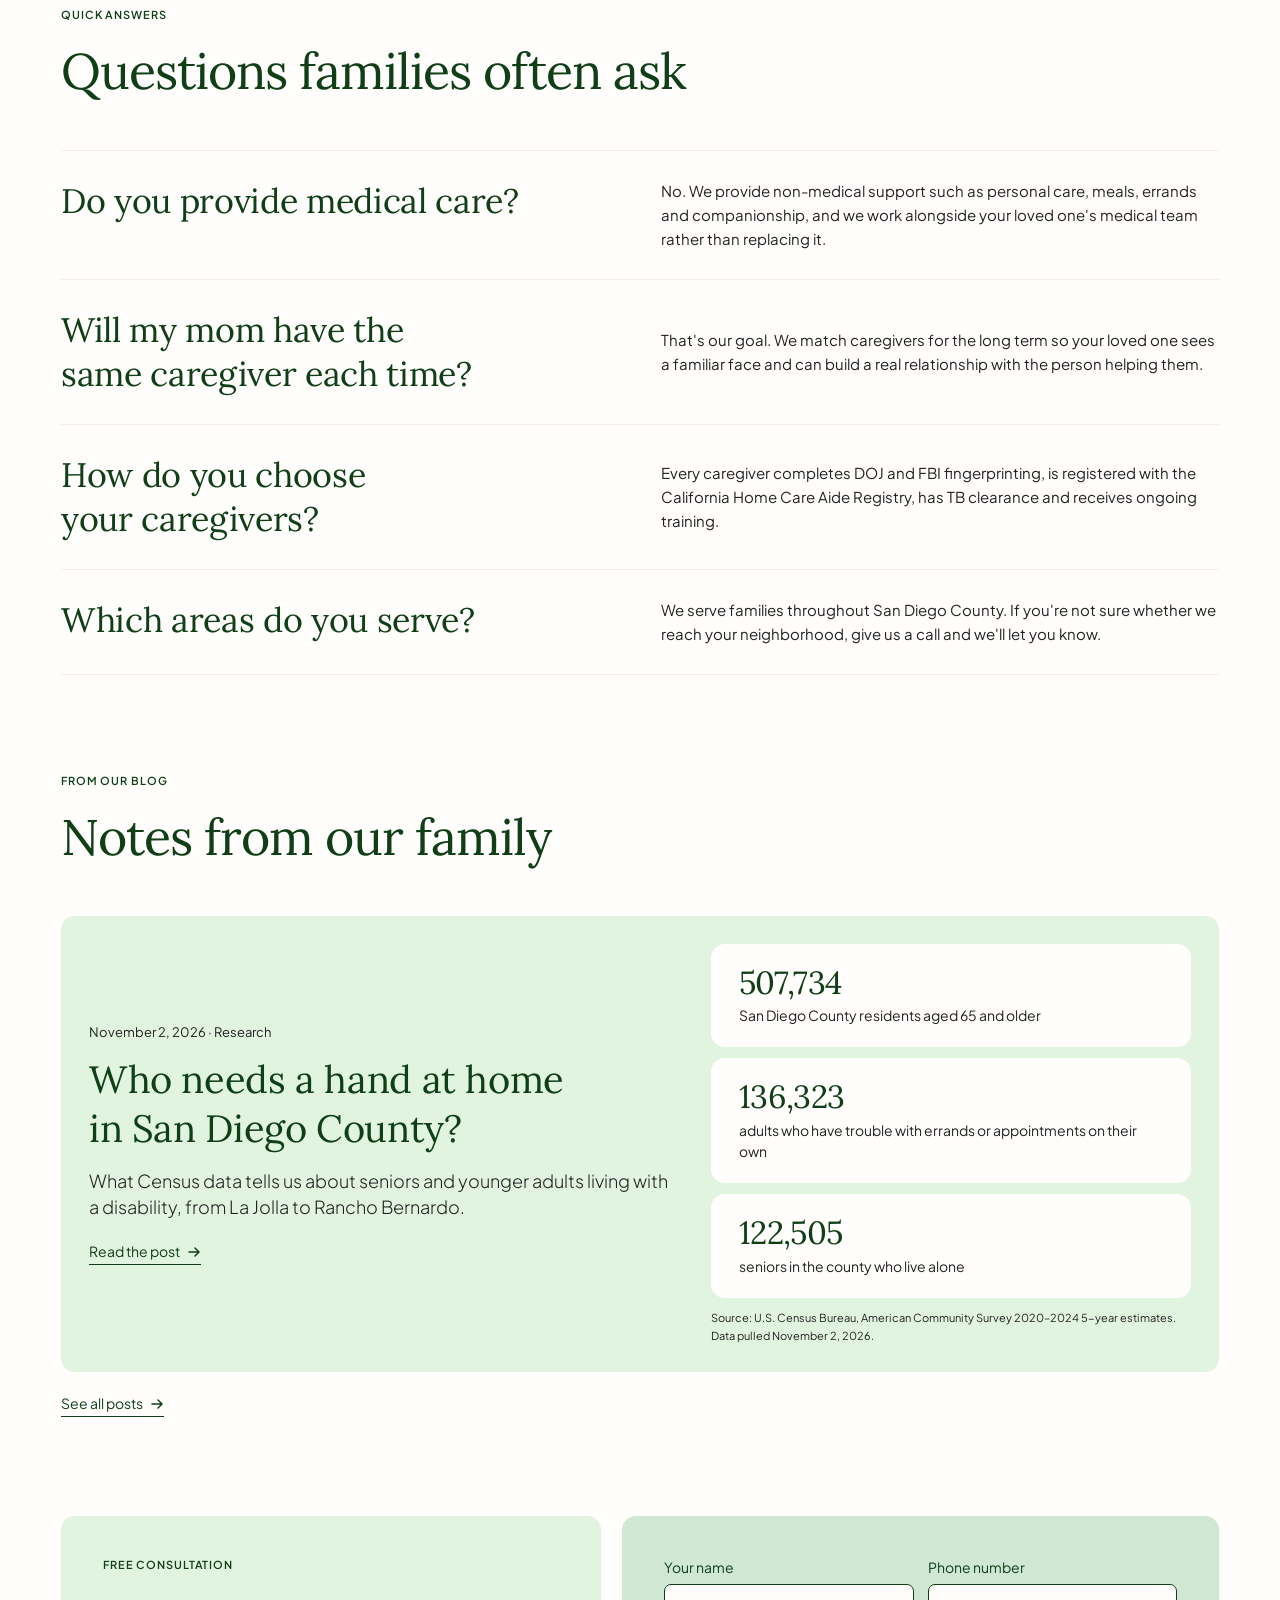
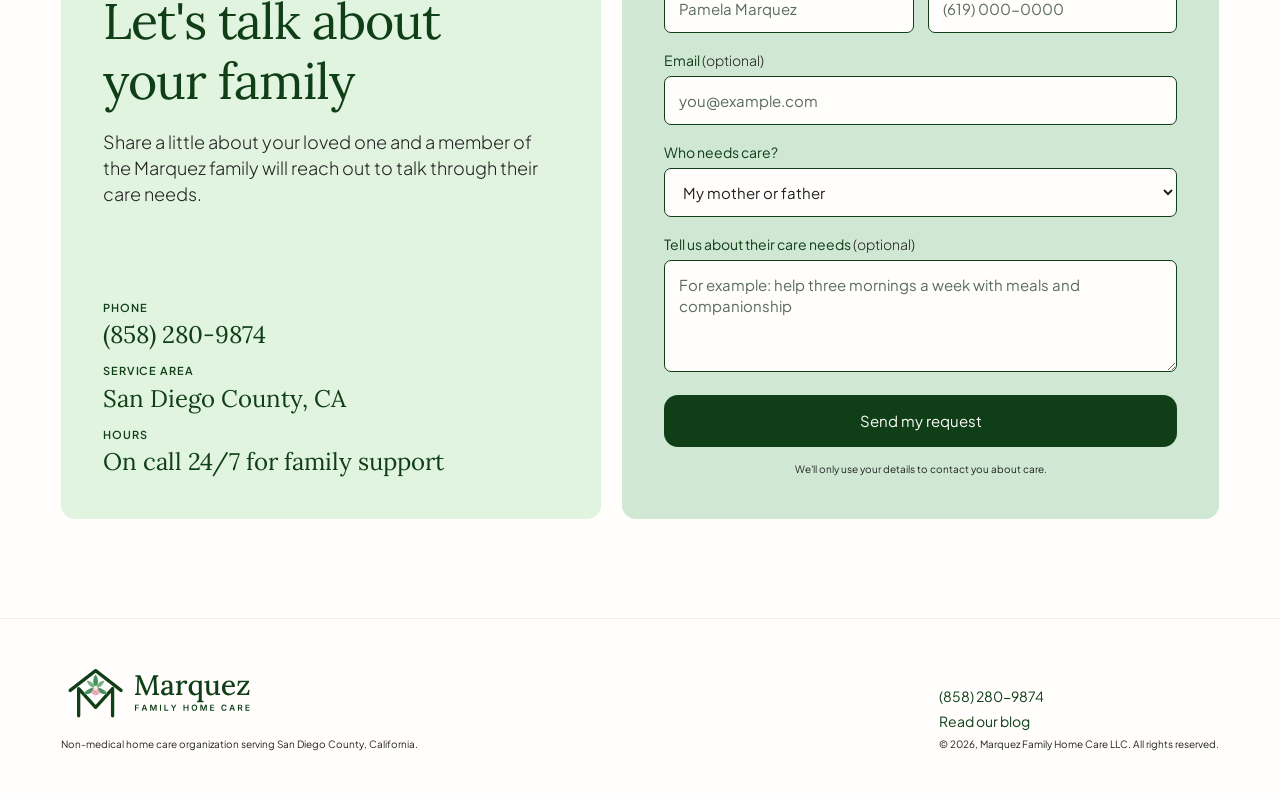
==== commit ca7a59e1: "added r code" ====
--- a/index.html
+++ b/index.html
@@ -243,6 +243,35 @@
       </div>
     </section>
 
+    <!-- From our blog -->
+    <section id="blog" class="section container" aria-labelledby="blog-title">
+      <div class="section-head">
+        <p class="eyebrow">From our blog</p>
+        <h2 id="blog-title" class="heading-lg">Notes from our family</h2>
+      </div>
+      <article class="card card--keylime blog-feature">
+        <div class="blog-feature__story">
+          <p class="blog-feature__meta">November 2, 2026 &middot; Research</p>
+          <h3 class="heading"><a href="blog/posts/2026-11-02-who-needs-care-at-home/index.html">Who needs a hand at home in San Diego County?</a></h3>
+          <p class="subheading">What Census data tells us about seniors and younger adults living with a disability, from La Jolla to Rancho Bernardo.</p>
+          <a href="blog/posts/2026-11-02-who-needs-care-at-home/index.html" class="link-arrow" aria-label="Read the post: Who needs a hand at home in San Diego County?">Read the post
+            <svg viewBox="0 0 14 14" aria-hidden="true"><path d="M2 7h10M8 3l4 4-4 4"/></svg>
+          </a>
+        </div>
+        <div class="blog-feature__data">
+          <ul class="blog-feature__stats" aria-label="Highlights from the post">
+          <li class="card card--paper"><span class="blog-stat">507,734</span><span class="blog-stat__label">San Diego County residents aged 65 and older</span></li>
+          <li class="card card--paper"><span class="blog-stat">136,323</span><span class="blog-stat__label">adults who have trouble with errands or appointments on their own</span></li>
+          <li class="card card--paper"><span class="blog-stat">122,505</span><span class="blog-stat__label">seniors in the county who live alone</span></li>
+          </ul>
+          <p class="caption blog-feature__source">Source: U.S. Census Bureau, American Community Survey 2020–2024 5-year estimates. Data pulled November 2, 2026.</p>
+        </div>
+      </article>
+      <p class="blog-more"><a href="blog/index.html" class="link-arrow">See all posts
+        <svg viewBox="0 0 14 14" aria-hidden="true"><path d="M2 7h10M8 3l4 4-4 4"/></svg>
+      </a></p>
+    </section>
+
     <!-- Contact (Web3Forms) -->
     <section id="contact" class="section container" aria-labelledby="contact-title">
       <div class="contact__grid">
@@ -311,6 +340,7 @@
       </div>
       <div>
         <p><a href="tel:8582809874" style="text-decoration: none;">(858) 280-9874</a></p>
+        <p><a href="blog/index.html" style="text-decoration: none;">Read our blog</a></p>
         <p class="caption">&copy; 2026, Marquez Family Home Care LLC. All rights reserved.</p>
       </div>
     </div>
--- a/styles.css
+++ b/styles.css
@@ -449,6 +449,48 @@
 .form-note { margin-top: var(--space-14); text-align: center; }
 
 /* ==========================================================================
+   From our blog — keylime feature card with cream stat cards
+   ========================================================================== */
+.blog-feature {
+  display: grid;
+  grid-template-columns: 1.1fr 0.9fr;
+  gap: var(--space-35);
+  align-items: center;
+}
+.blog-feature__story {
+  display: flex;
+  flex-direction: column;
+  align-items: flex-start;
+  gap: var(--space-14);
+}
+.blog-feature__meta { font: 400 13px/1.4 var(--font-sans); color: var(--charcoal); }
+.blog-feature .heading a { color: inherit; text-decoration: none; }
+.blog-feature .heading a:hover { text-decoration: underline; text-underline-offset: 4px; text-decoration-thickness: 1px; }
+.blog-feature .link-arrow { margin-top: var(--space-7); }
+
+.blog-feature__stats {
+  list-style: none;
+  padding: 0;
+  margin: 0;
+  display: grid;
+  gap: var(--space-11);
+}
+.blog-feature__stats .card--paper { padding: var(--space-21) var(--space-28); }
+.blog-stat {
+  display: block;
+  font: 400 32px/1.15 var(--font-display);
+  letter-spacing: -0.02em;
+  color: var(--forest-ink);
+}
+.blog-stat__label { display: block; margin-top: var(--space-4); font-size: 14px; }
+.blog-feature__source { margin-top: var(--space-11); font-size: 11px; }
+.blog-more { margin-top: var(--space-21); }
+
+@media (max-width: 960px) {
+  .blog-feature { grid-template-columns: 1fr; gap: var(--space-28); }
+}
+
+/* ==========================================================================
    Footer
    ========================================================================== */
 .footer {
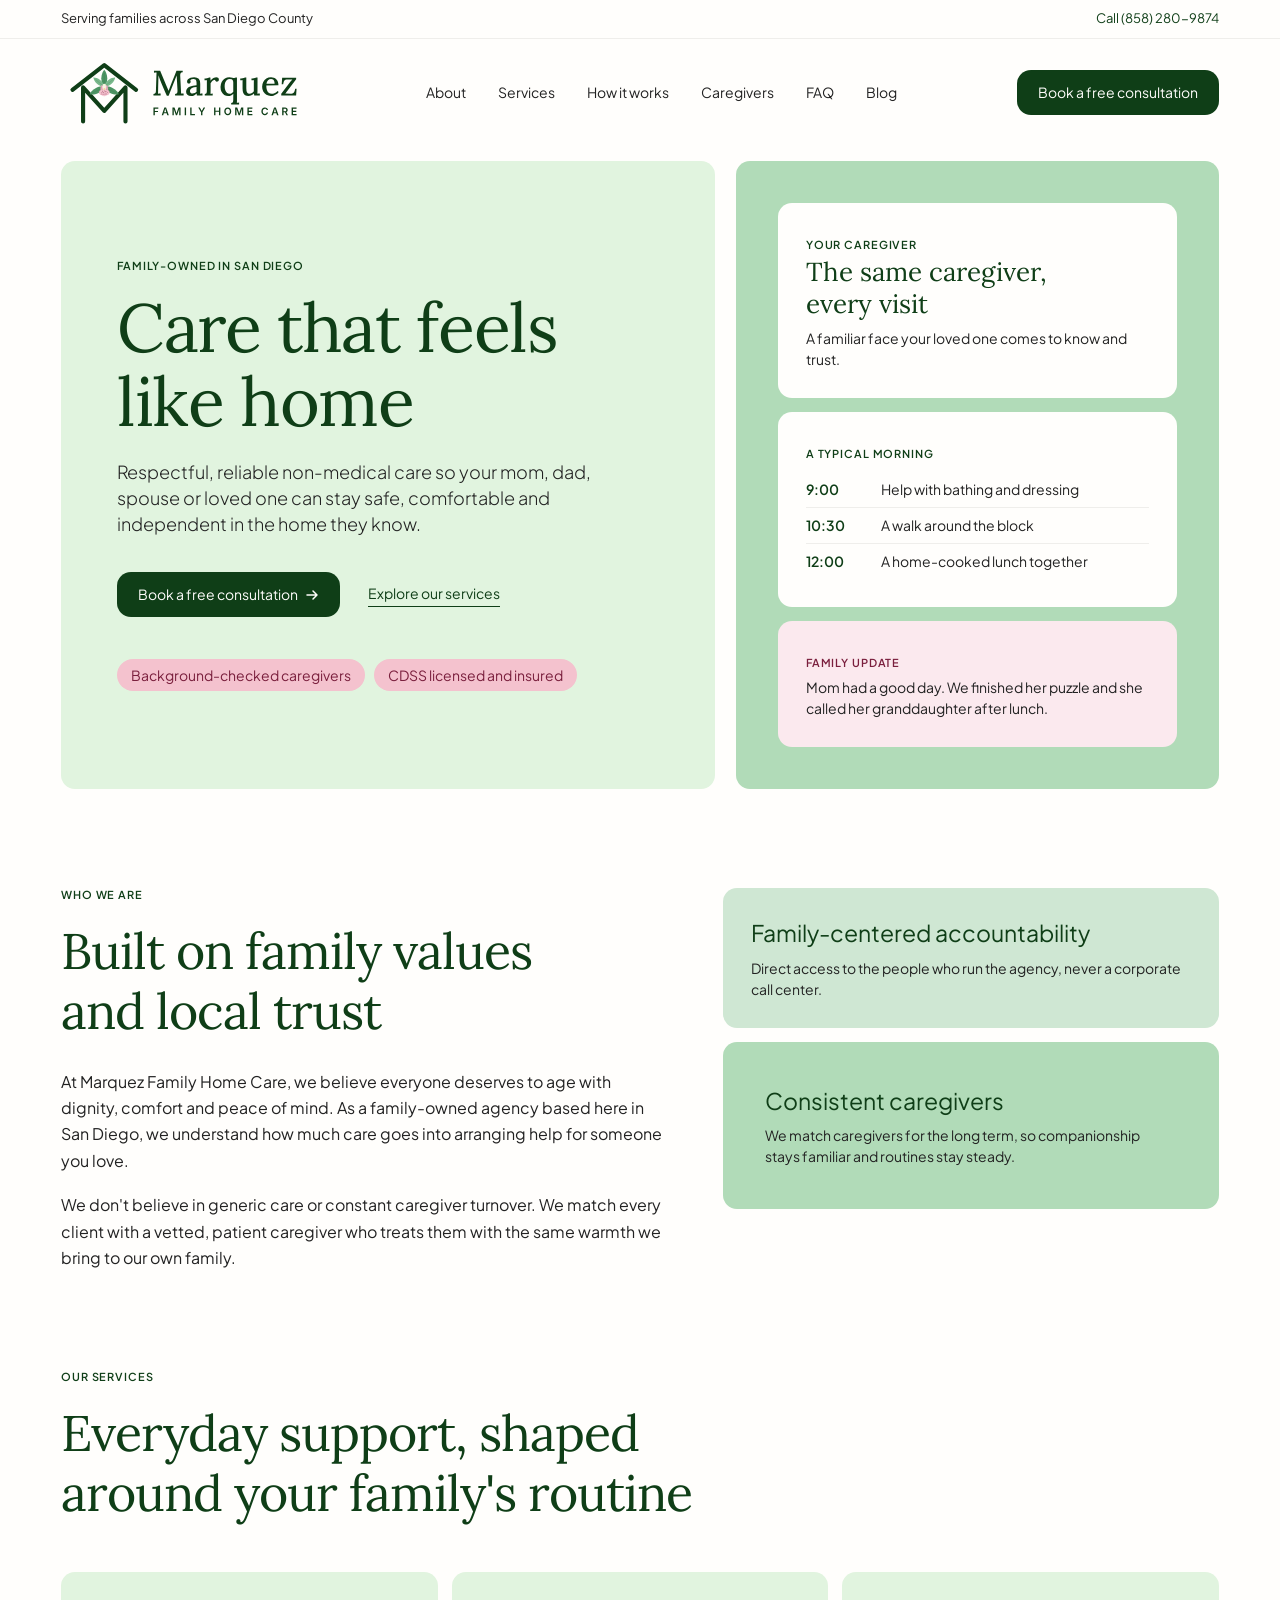
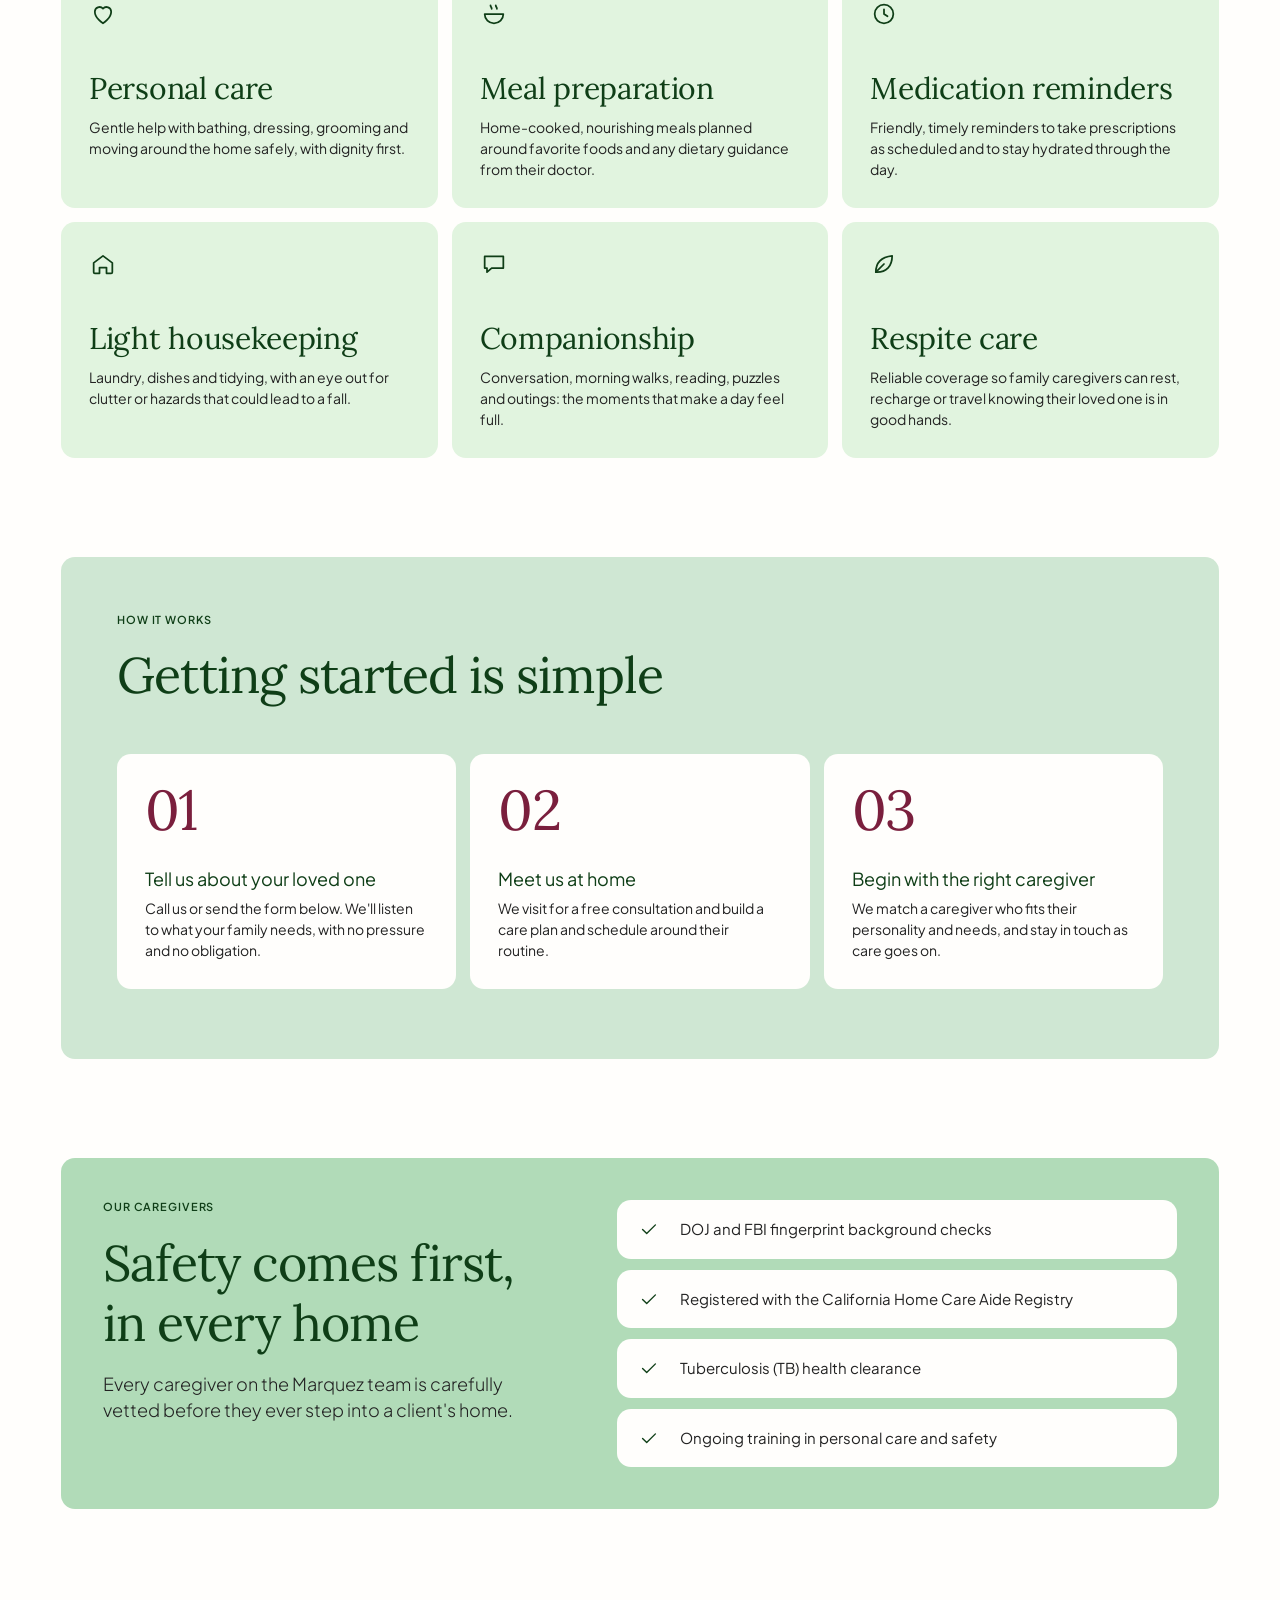
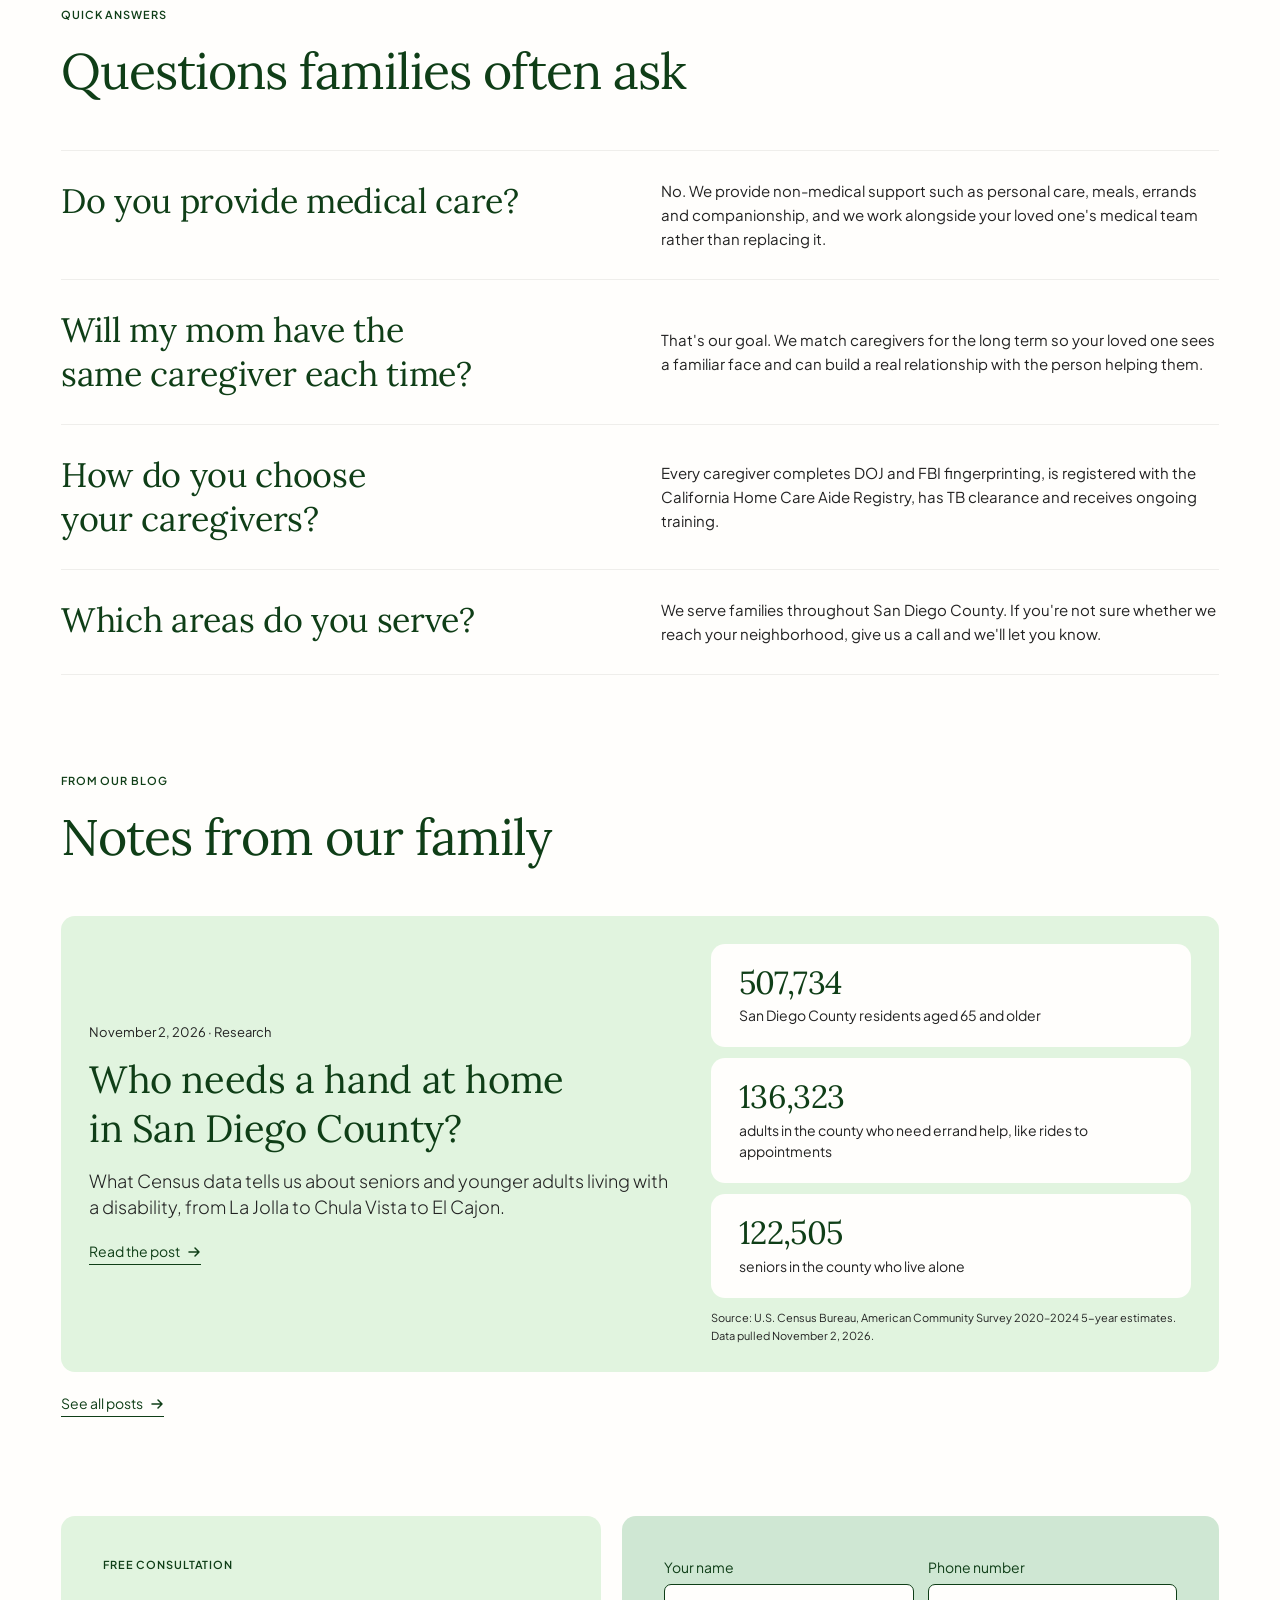
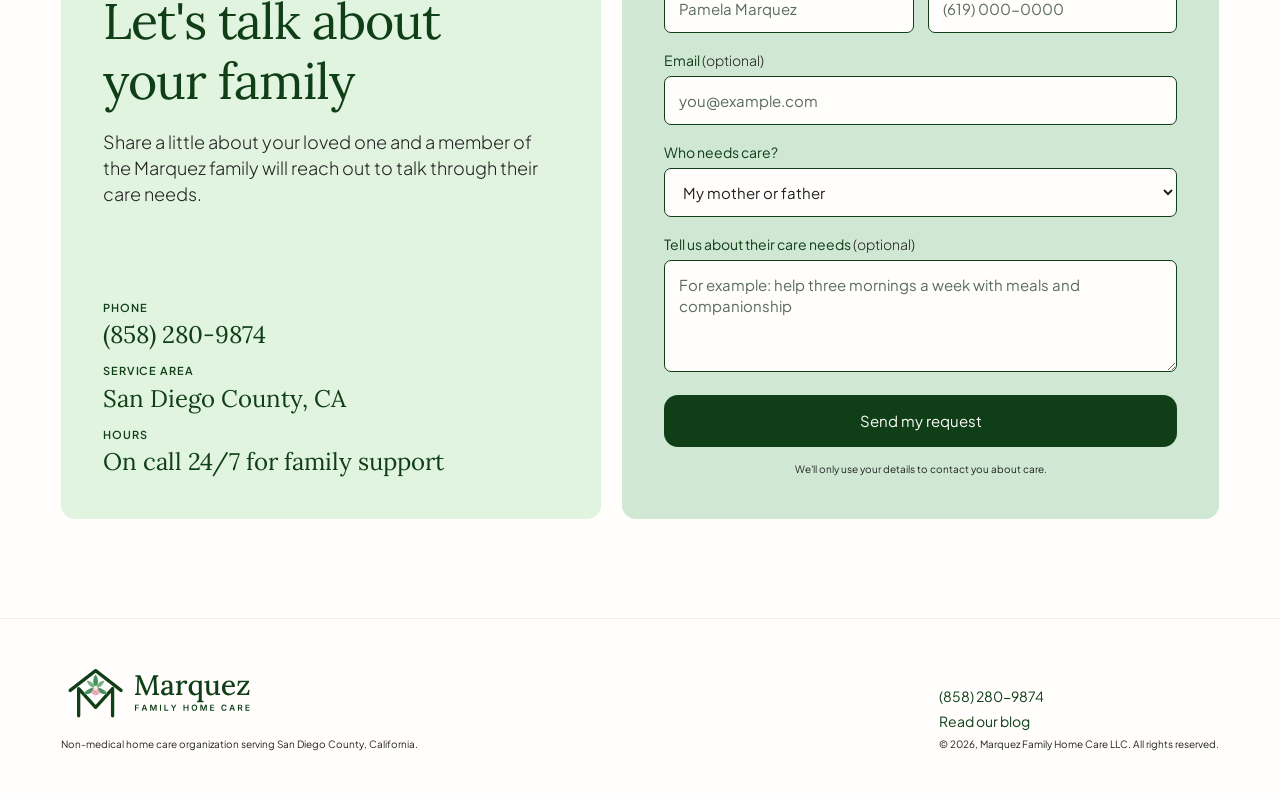
==== commit 4cf31367: "optimized density census map" ====
--- a/index.html
+++ b/index.html
@@ -253,7 +253,7 @@
         <div class="blog-feature__story">
           <p class="blog-feature__meta">November 2, 2026 &middot; Research</p>
           <h3 class="heading"><a href="blog/posts/2026-11-02-who-needs-care-at-home/index.html">Who needs a hand at home in San Diego County?</a></h3>
-          <p class="subheading">What Census data tells us about seniors and younger adults living with a disability, from La Jolla to Rancho Bernardo.</p>
+          <p class="subheading">What Census data tells us about seniors and younger adults living with a disability, from La Jolla to Chula Vista to El Cajon.</p>
           <a href="blog/posts/2026-11-02-who-needs-care-at-home/index.html" class="link-arrow" aria-label="Read the post: Who needs a hand at home in San Diego County?">Read the post
             <svg viewBox="0 0 14 14" aria-hidden="true"><path d="M2 7h10M8 3l4 4-4 4"/></svg>
           </a>
@@ -261,7 +261,7 @@
         <div class="blog-feature__data">
           <ul class="blog-feature__stats" aria-label="Highlights from the post">
           <li class="card card--paper"><span class="blog-stat">507,734</span><span class="blog-stat__label">San Diego County residents aged 65 and older</span></li>
-          <li class="card card--paper"><span class="blog-stat">136,323</span><span class="blog-stat__label">adults who have trouble with errands or appointments on their own</span></li>
+          <li class="card card--paper"><span class="blog-stat">136,323</span><span class="blog-stat__label">adults in the county who need errand help, like rides to appointments</span></li>
           <li class="card card--paper"><span class="blog-stat">122,505</span><span class="blog-stat__label">seniors in the county who live alone</span></li>
           </ul>
           <p class="caption blog-feature__source">Source: U.S. Census Bureau, American Community Survey 2020–2024 5-year estimates. Data pulled November 2, 2026.</p>
